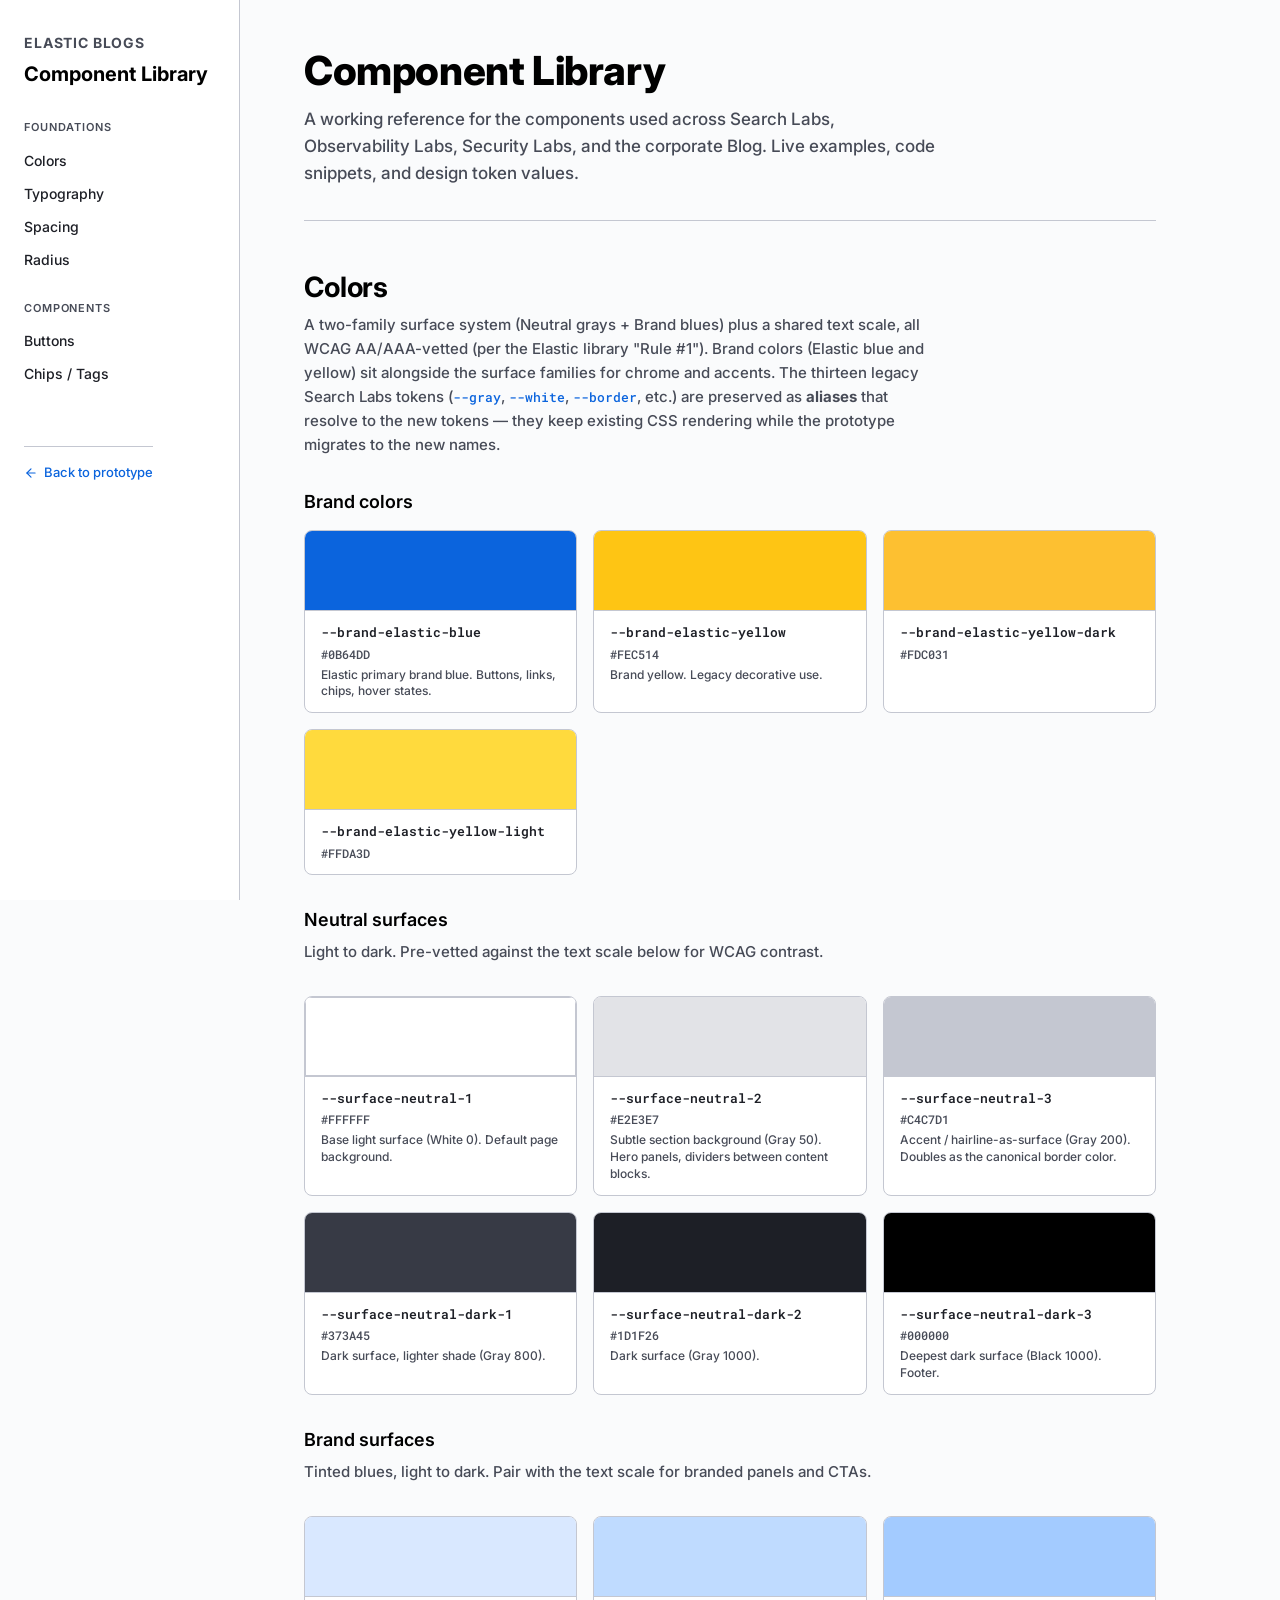
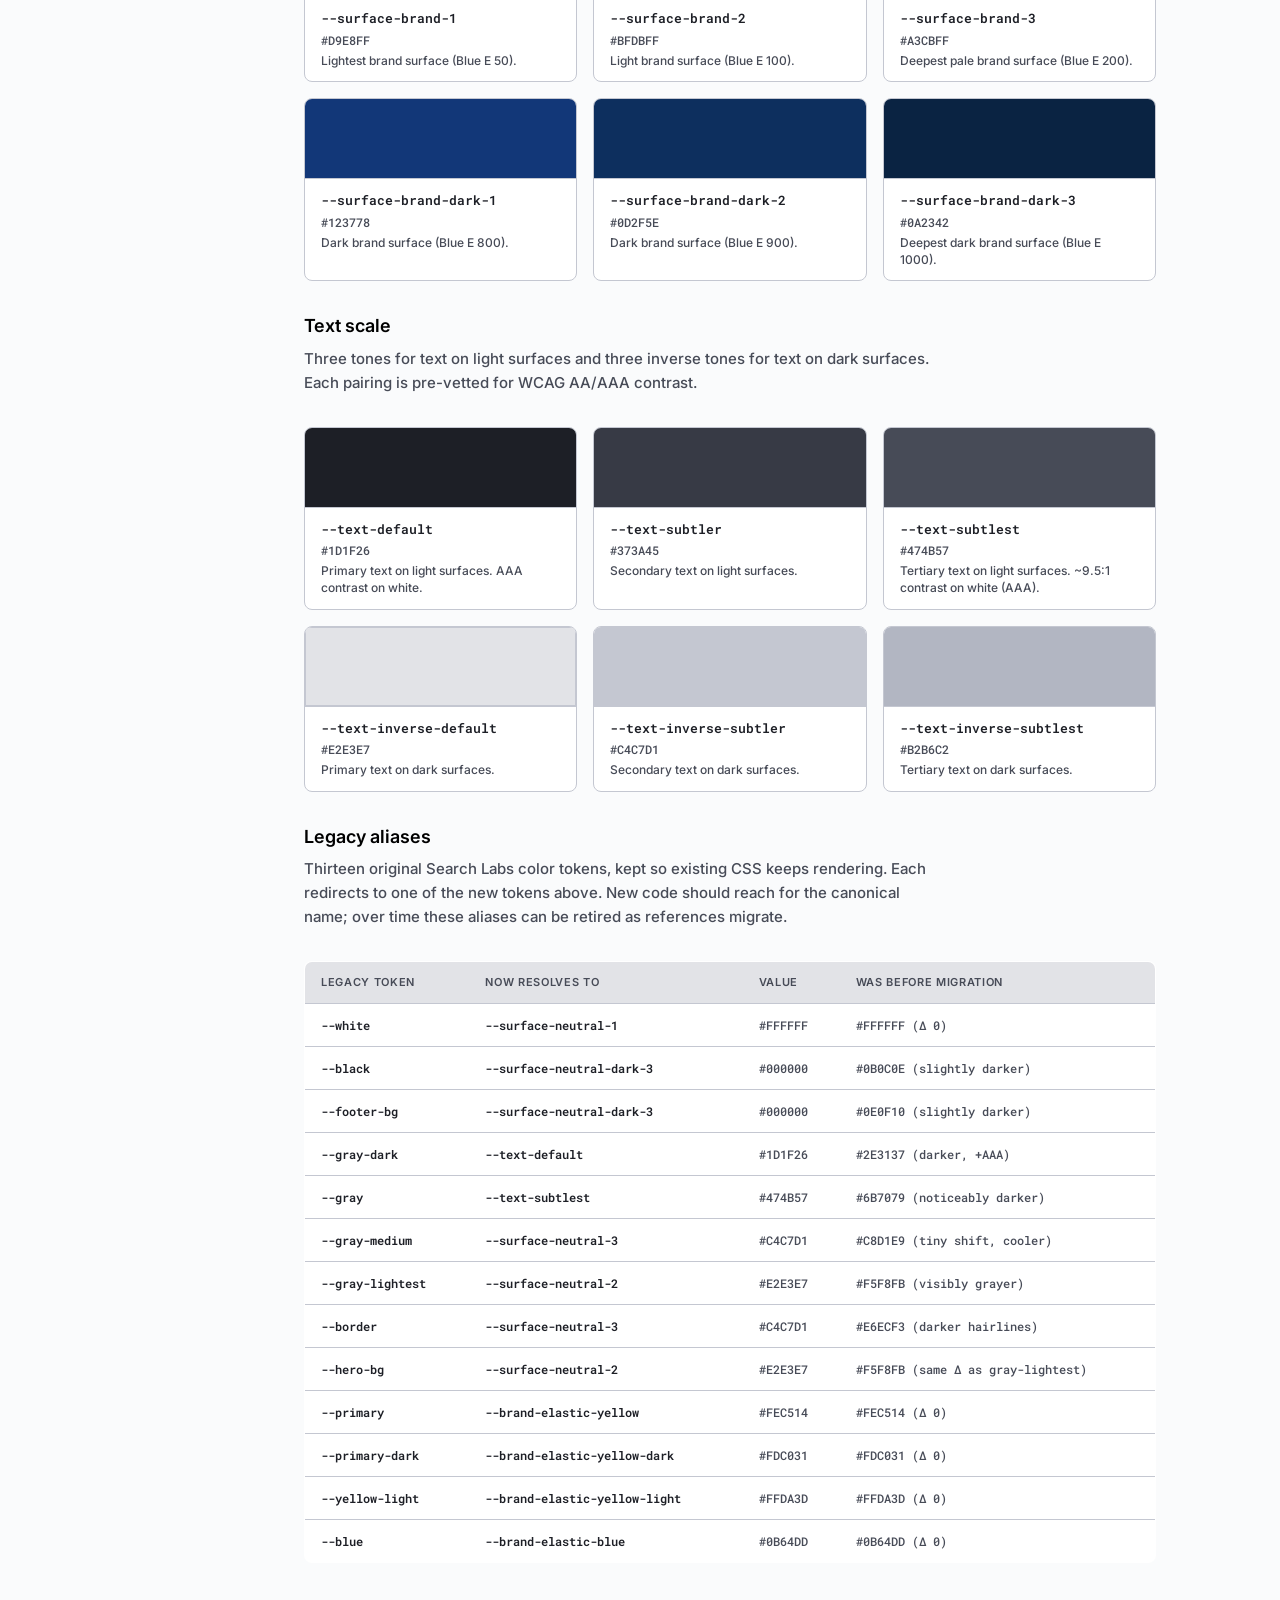
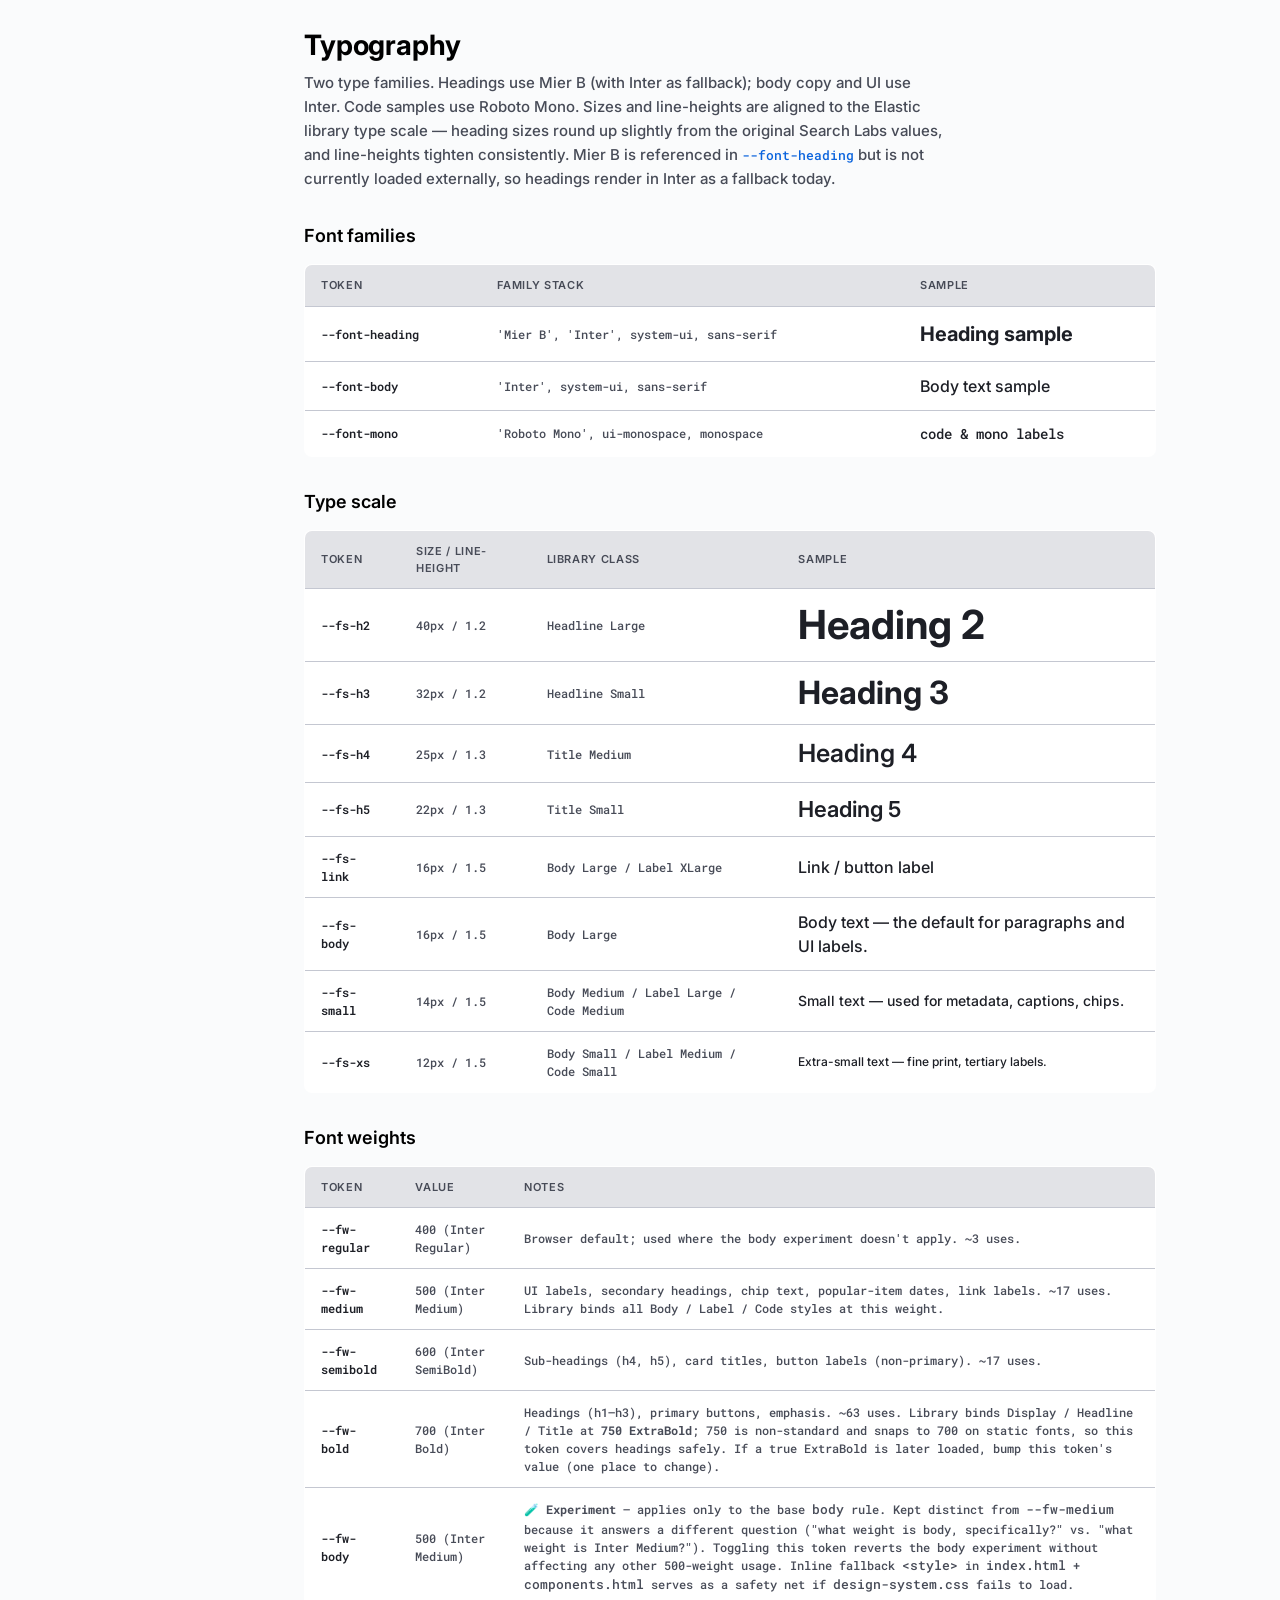
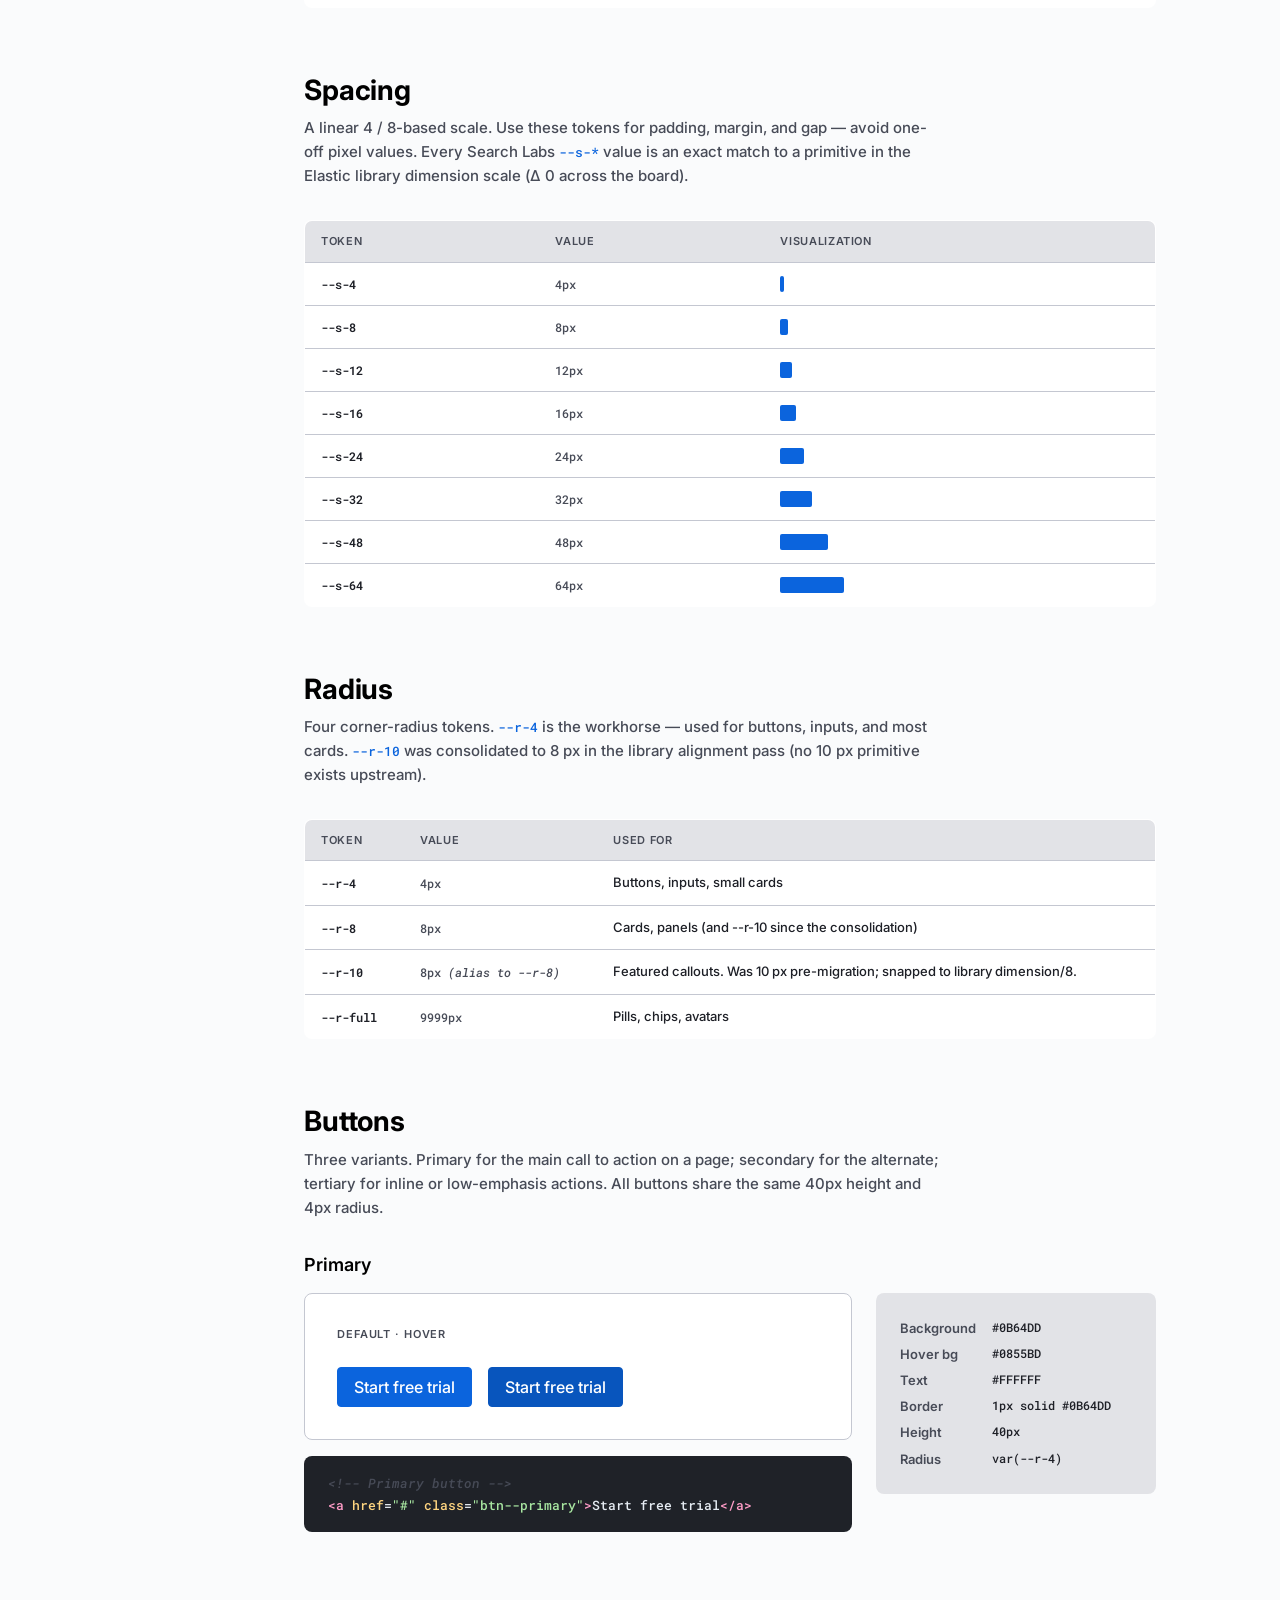
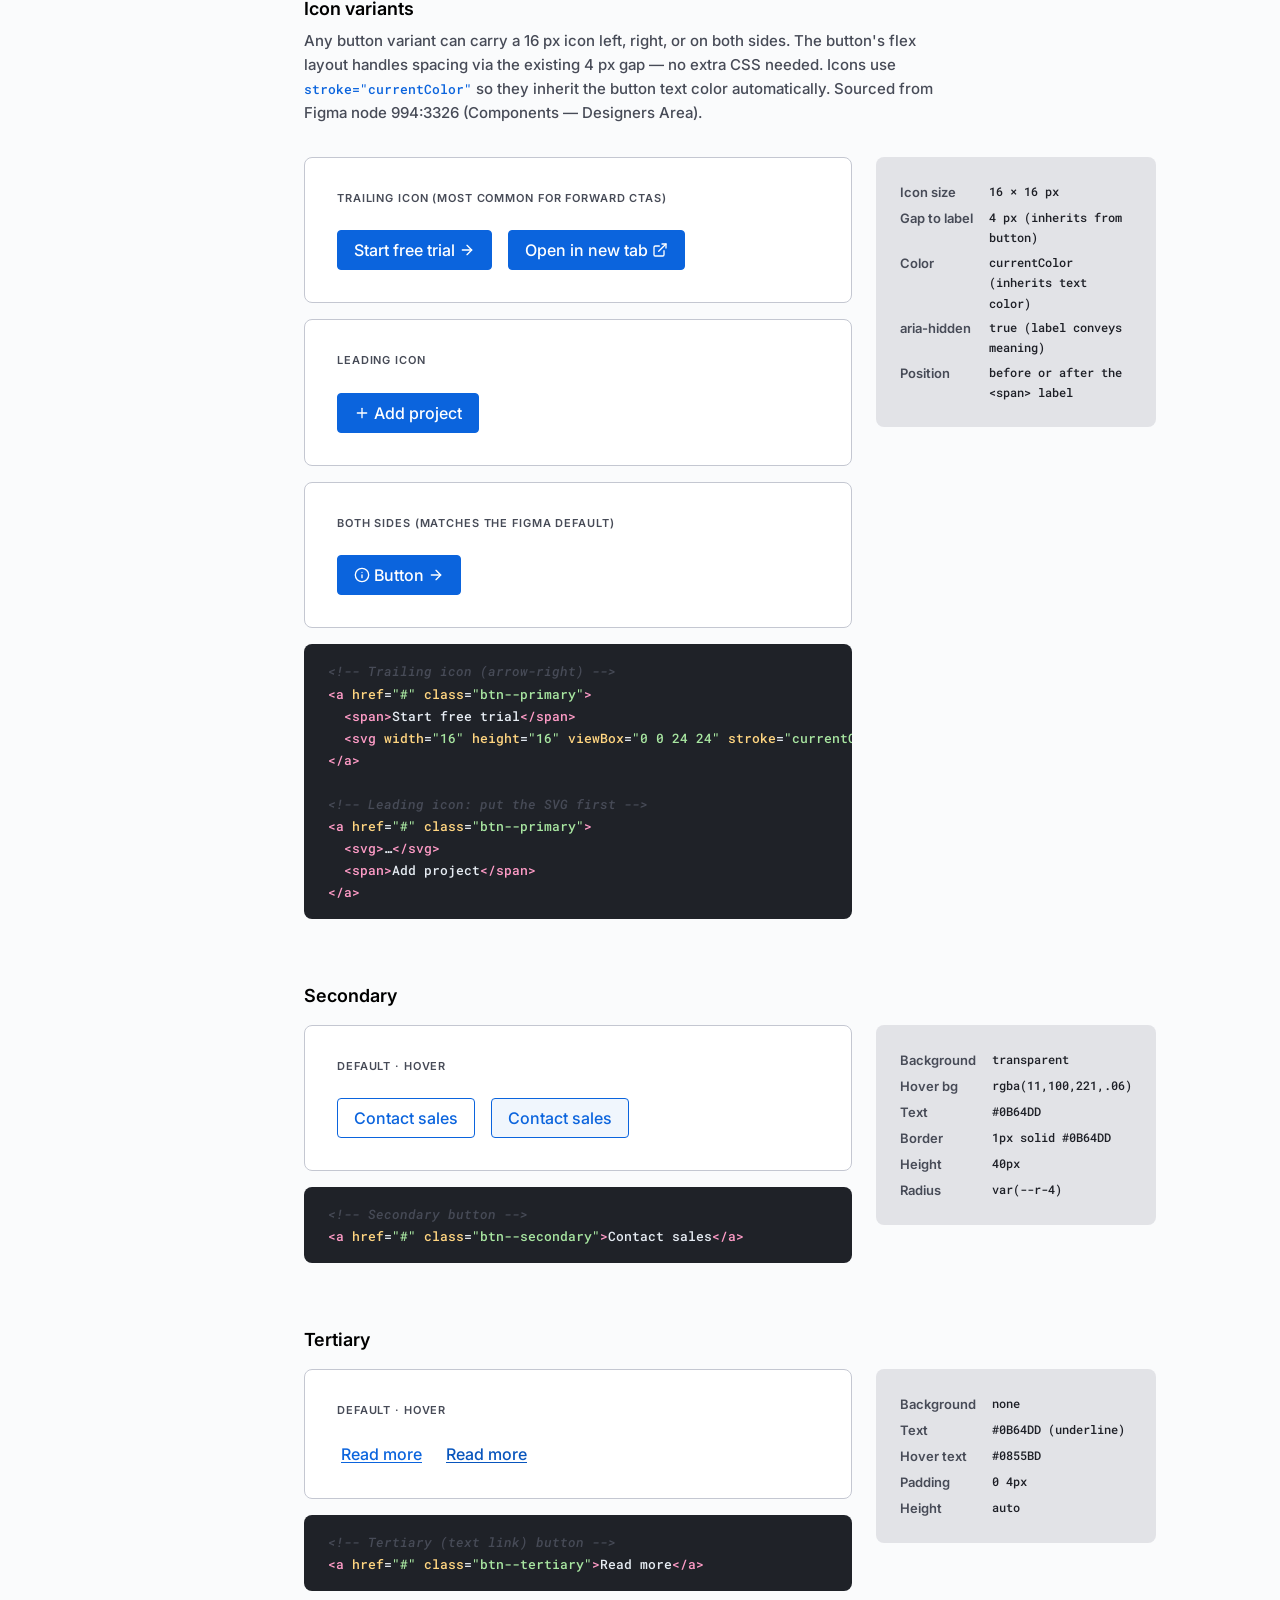
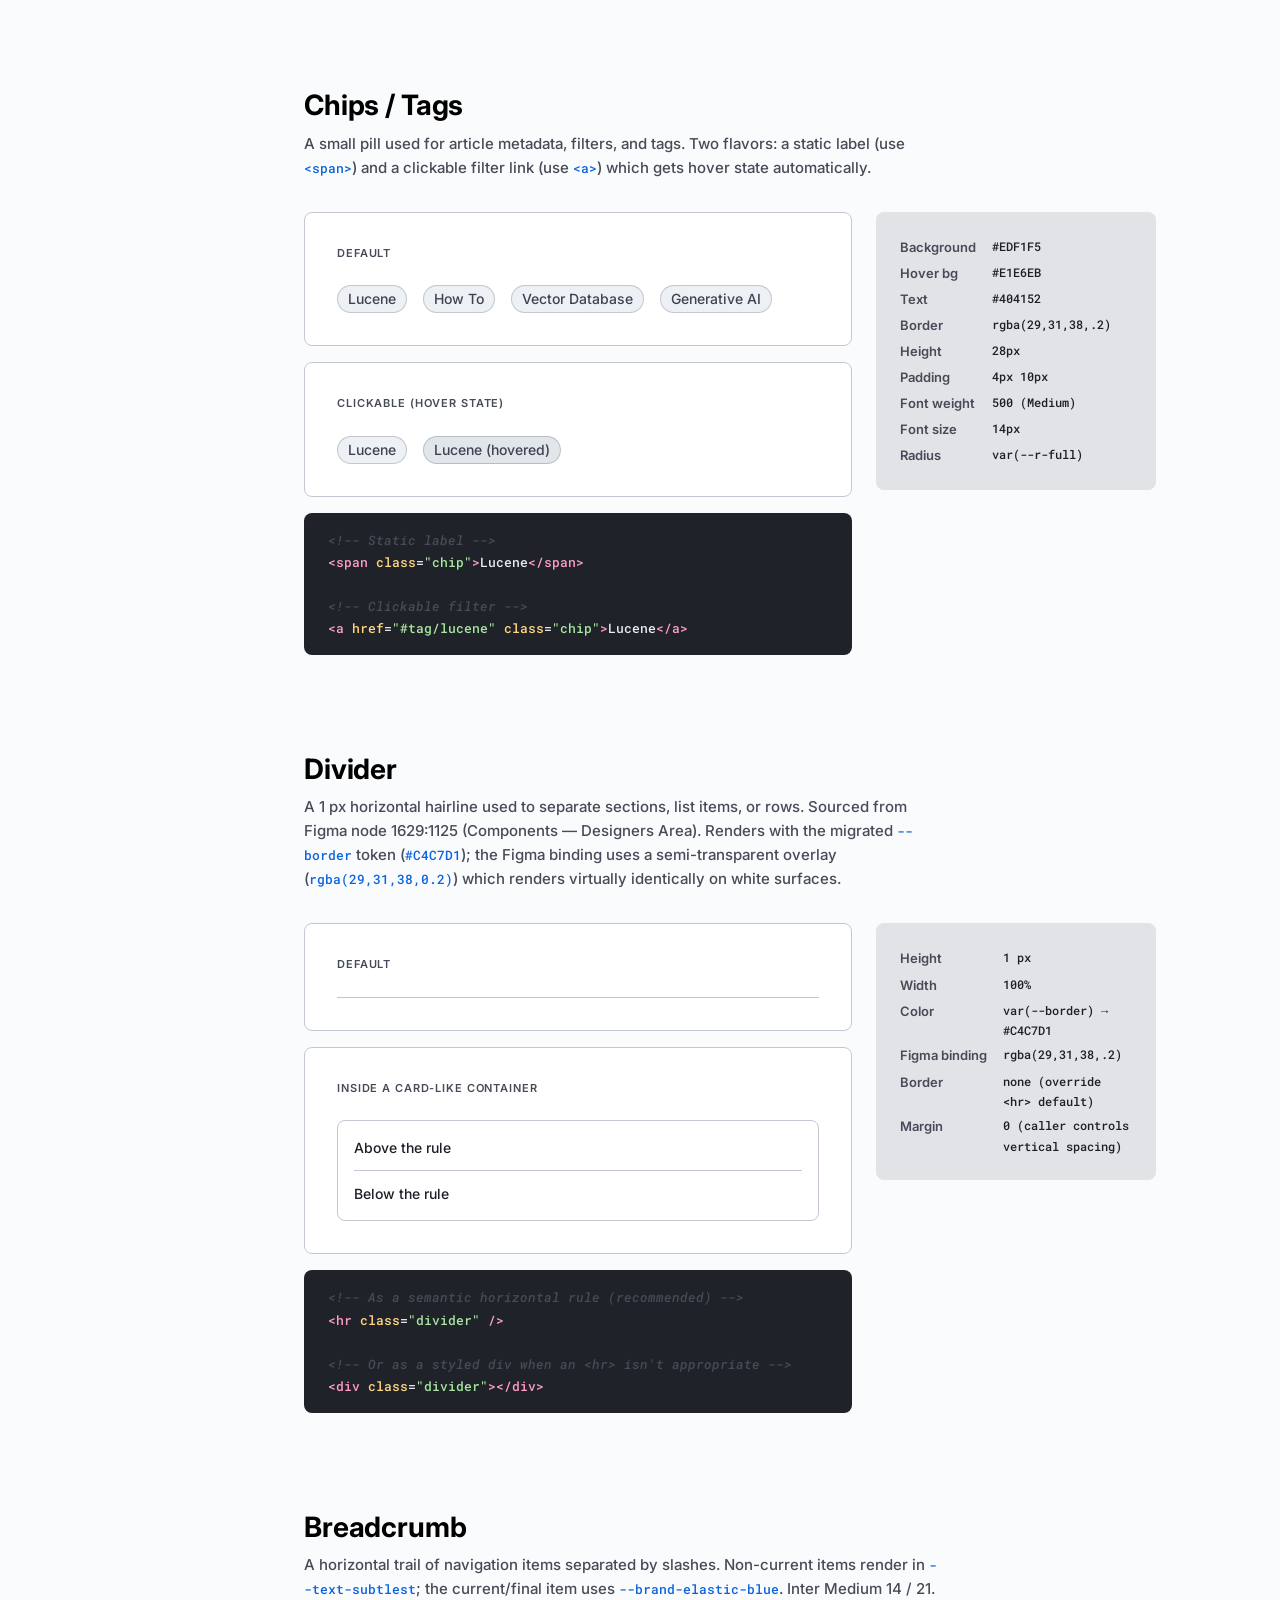
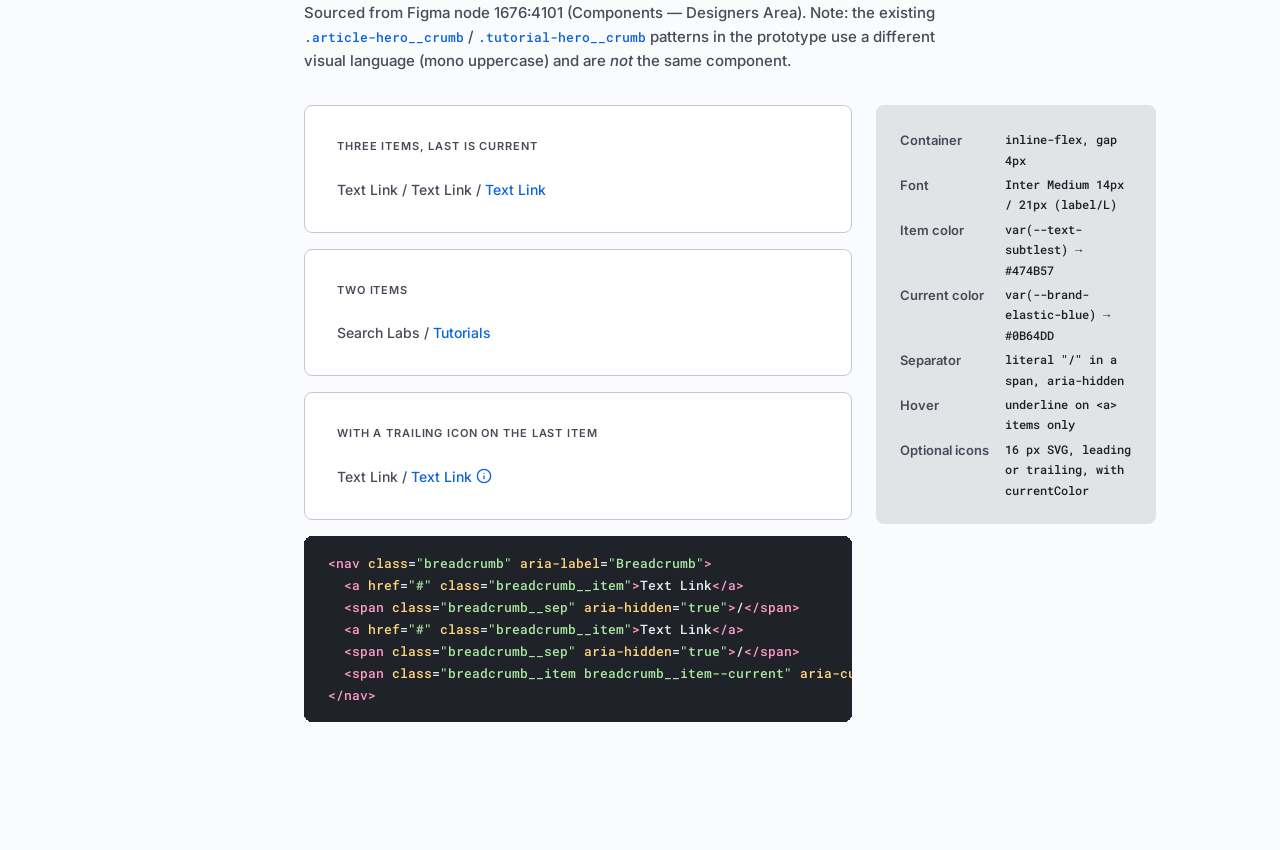
==== components.html @ 3ac86187 "Add files via upload" ====
<!DOCTYPE html>
<html lang="en">
<head>
<meta charset="UTF-8" />
<meta name="viewport" content="width=device-width, initial-scale=1" />
<title>Elastic Blogs — Component Library</title>
<link rel="preconnect" href="https://fonts.googleapis.com" />
<link rel="preconnect" href="https://fonts.gstatic.com" crossorigin />
<link href="https://fonts.googleapis.com/css2?family=Inter:wght@400;500;600;700;800;900&family=Roboto+Mono:wght@500;700&display=swap" rel="stylesheet" />
<style>
  /* Inline fallback for experimental tokens — see design-system.css for full context.
     This block only takes effect if design-system.css fails to load. */
  :root {
    --fw-body: 500;  /* EXPERIMENT 2026-05-14: body weight Medium (vs default 400). */
  }
</style>
<link rel="stylesheet" href="design-system.css" />
<style>
  /* =========================================================
     Component library — local docs page styles only.
     The components themselves are styled by design-system.css.
     ========================================================= */
  *, *::before, *::after { box-sizing: border-box; }
  html, body { margin: 0; padding: 0; }
  body {
    font-family: var(--font-body);
    font-size: var(--fs-body);
    line-height: var(--lh-body);
    font-weight: var(--fw-body, 400);  /* EXPERIMENT 2026-05-14: see design-system.css. */
    color: var(--gray-dark);
    background: #FAFBFC;
    -webkit-font-smoothing: antialiased;
    -moz-osx-font-smoothing: grayscale;
  }
  a { color: inherit; text-decoration: none; }

  /* ----- Layout ----- */
  .docs {
    display: grid;
    grid-template-columns: 240px minmax(0, 1fr);
    min-height: 100vh;
  }
  .docs__sidebar {
    background: #FFFFFF;
    border-right: 1px solid var(--border);
    padding: var(--s-32) var(--s-24);
    position: sticky;
    top: 0;
    align-self: start;
    height: 100vh;
    overflow-y: auto;
  }
  .docs__brand {
    font-family: var(--font-heading);
    font-weight: var(--fw-bold);
    font-size: 14px;
    letter-spacing: 0.06em;
    text-transform: uppercase;
    color: var(--gray);
    margin: 0 0 var(--s-8) 0;
  }
  .docs__title {
    font-family: var(--font-heading);
    font-weight: var(--fw-bold);
    font-size: 20px;
    line-height: 1.3;
    color: var(--black);
    margin: 0 0 var(--s-32) 0;
  }
  .docs__nav-group {
    margin-bottom: var(--s-24);
  }
  .docs__nav-heading {
    font-family: var(--font-body);
    font-weight: var(--fw-semibold);
    font-size: 11px;
    letter-spacing: 0.08em;
    text-transform: uppercase;
    color: var(--gray);
    margin: 0 0 var(--s-8) 0;
  }
  .docs__nav ul { list-style: none; margin: 0; padding: 0; }
  .docs__nav a {
    display: block;
    padding: 6px 8px;
    margin-left: -8px;
    font-size: 14px;
    color: var(--gray-dark);
    border-radius: var(--r-4);
    transition: background-color 0.12s ease, color 0.12s ease;
  }
  .docs__nav a:hover { background: var(--gray-lightest); color: var(--blue); }

  .docs__back {
    display: inline-flex;
    align-items: center;
    gap: 6px;
    margin-top: var(--s-32);
    padding-top: var(--s-16);
    border-top: 1px solid var(--border);
    font-size: 13px;
    color: var(--blue);
    font-weight: var(--fw-medium);
  }
  .docs__back:hover { text-decoration: underline; }

  .docs__main {
    padding: var(--s-48) var(--s-64) var(--s-64);
    max-width: 980px;
  }
  .docs__intro {
    margin-bottom: var(--s-48);
    padding-bottom: var(--s-32);
    border-bottom: 1px solid var(--border);
  }
  .docs__h1 {
    font-family: var(--font-heading);
    font-weight: 800;
    font-size: 40px;
    line-height: 1.15;
    color: var(--black);
    margin: 0 0 var(--s-12) 0;
    letter-spacing: -0.01em;
  }
  .docs__lede {
    font-size: 17px;
    line-height: 1.6;
    color: var(--gray);
    margin: 0;
    max-width: 640px;
  }

  /* ----- Sections ----- */
  .docs__section { margin-bottom: var(--s-64); }
  .docs__section:last-child { margin-bottom: 0; }
  .docs__h2 {
    font-family: var(--font-heading);
    font-weight: var(--fw-bold);
    font-size: 28px;
    line-height: 1.3;
    color: var(--black);
    margin: 0 0 var(--s-8) 0;
    letter-spacing: -0.005em;
  }
  .docs__section-desc {
    font-size: 15px;
    line-height: 1.6;
    color: var(--gray);
    margin: 0 0 var(--s-32) 0;
    max-width: 640px;
  }

  .docs__h3 {
    font-family: var(--font-heading);
    font-weight: var(--fw-semibold);
    font-size: 18px;
    line-height: 1.4;
    color: var(--black);
    margin: 0 0 var(--s-16) 0;
  }

  /* ----- Stage: where components are displayed ----- */
  .stage {
    background: #FFFFFF;
    border: 1px solid var(--border);
    border-radius: var(--r-8);
    padding: var(--s-32);
    margin-bottom: var(--s-16);
    display: flex;
    flex-wrap: wrap;
    gap: var(--s-16);
    align-items: center;
  }
  .stage--dark {
    background: var(--gray-lightest);
  }
  .stage__label {
    width: 100%;
    font-size: 11px;
    font-weight: var(--fw-semibold);
    letter-spacing: 0.08em;
    text-transform: uppercase;
    color: var(--gray);
    margin-bottom: var(--s-8);
  }

  /* ----- Code block ----- */
  .code {
    background: #1F2228;
    color: #E6ECF3;
    border-radius: var(--r-8);
    padding: var(--s-16) var(--s-24);
    margin: 0 0 var(--s-32) 0;
    font-family: var(--font-mono);
    font-size: 13px;
    line-height: 1.7;
    overflow-x: auto;
    white-space: pre;
  }
  .code .tag    { color: #FF9CC7; }
  .code .attr   { color: #FFD580; }
  .code .str    { color: #A8E6A1; }
  .code .comm   { color: var(--gray); font-style: italic; }

  /* ----- Spec block (right side of paired layout) ----- */
  .spec {
    background: var(--gray-lightest);
    border-radius: var(--r-8);
    padding: var(--s-24);
    font-size: 13px;
    line-height: 1.7;
  }
  .spec dl { margin: 0; display: grid; grid-template-columns: max-content 1fr; gap: 4px var(--s-16); }
  .spec dt { font-weight: var(--fw-semibold); color: var(--gray); }
  .spec dd { margin: 0; color: var(--gray-dark); font-family: var(--font-mono); font-size: 12px; }

  .pair {
    display: grid;
    grid-template-columns: minmax(0, 1fr) 280px;
    gap: var(--s-24);
    align-items: start;
    margin-bottom: var(--s-32);
  }
  @media (max-width: 1100px) {
    .pair { grid-template-columns: 1fr; }
    .docs { grid-template-columns: 1fr; }
    .docs__sidebar { position: static; height: auto; }
    .docs__main { padding: var(--s-32); }
  }

  /* ----- Tokens: color swatches ----- */
  .swatch-grid {
    display: grid;
    grid-template-columns: repeat(auto-fill, minmax(220px, 1fr));
    gap: var(--s-16);
    margin-bottom: var(--s-32);
  }
  .swatch {
    border: 1px solid var(--border);
    border-radius: var(--r-8);
    overflow: hidden;
    background: #FFFFFF;
  }
  .swatch__color {
    height: 80px;
    border-bottom: 1px solid var(--border);
  }
  .swatch__meta {
    padding: var(--s-12) var(--s-16);
  }
  .swatch__name {
    font-family: var(--font-mono);
    font-size: 13px;
    font-weight: var(--fw-semibold);
    color: var(--gray-dark);
    margin: 0 0 2px 0;
  }
  .swatch__hex {
    font-family: var(--font-mono);
    font-size: 12px;
    color: var(--gray);
    margin: 0;
  }
  .swatch__note {
    font-size: 12px;
    color: var(--gray);
    margin: 4px 0 0 0;
    line-height: 1.4;
  }

  /* ----- Tokens: scale tables ----- */
  .token-table {
    width: 100%;
    border-collapse: collapse;
    font-size: 13px;
    margin-bottom: var(--s-32);
    border: 1px solid var(--border);
    border-radius: var(--r-8);
    overflow: hidden;
    background: #FFFFFF;
  }
  .token-table th,
  .token-table td {
    text-align: left;
    padding: var(--s-12) var(--s-16);
    border-bottom: 1px solid var(--border);
    vertical-align: middle;
  }
  .token-table th {
    background: var(--gray-lightest);
    font-weight: var(--fw-semibold);
    font-size: 11px;
    text-transform: uppercase;
    letter-spacing: 0.06em;
    color: var(--gray);
  }
  .token-table tr:last-child td { border-bottom: none; }
  .token-table .var {
    font-family: var(--font-mono);
    font-size: 12px;
    color: var(--gray-dark);
    font-weight: var(--fw-semibold);
  }
  .token-table .val {
    font-family: var(--font-mono);
    font-size: 12px;
    color: var(--gray);
  }

  /* Spacing visualization */
  .spacing-bar {
    height: 16px;
    background: var(--blue);
    border-radius: 2px;
  }

  /* Type sample row */
  .type-sample {
    margin: 0;
    color: var(--gray-dark);
  }
</style>
</head>
<body>

<div class="docs">

  <!-- =================== SIDEBAR =================== -->
  <aside class="docs__sidebar">
    <p class="docs__brand">Elastic Blogs</p>
    <h1 class="docs__title">Component Library</h1>

    <nav class="docs__nav">
      <div class="docs__nav-group">
        <p class="docs__nav-heading">Foundations</p>
        <ul>
          <li><a href="#colors">Colors</a></li>
          <li><a href="#typography">Typography</a></li>
          <li><a href="#spacing">Spacing</a></li>
          <li><a href="#radius">Radius</a></li>
        </ul>
      </div>
      <div class="docs__nav-group">
        <p class="docs__nav-heading">Components</p>
        <ul>
          <li><a href="#buttons">Buttons</a></li>
          <li><a href="#chips">Chips / Tags</a></li>
        </ul>
      </div>
    </nav>

    <a href="index.html" class="docs__back">
      <svg width="14" height="14" viewBox="0 0 24 24" fill="none" stroke="currentColor" stroke-width="2" stroke-linecap="round" stroke-linejoin="round"><line x1="19" y1="12" x2="5" y2="12"/><polyline points="12 19 5 12 12 5"/></svg>
      Back to prototype
    </a>
  </aside>

  <!-- =================== MAIN =================== -->
  <main class="docs__main">

    <header class="docs__intro">
      <h1 class="docs__h1">Component Library</h1>
      <p class="docs__lede">A working reference for the components used across Search Labs, Observability Labs, Security Labs, and the corporate Blog. Live examples, code snippets, and design token values.</p>
    </header>

    <!-- =========================================================
         FOUNDATIONS — COLORS
         ========================================================= -->
    <section class="docs__section" id="colors">
      <h2 class="docs__h2">Colors</h2>
      <p class="docs__section-desc">A two-family surface system (Neutral grays + Brand blues) plus a shared text scale, all WCAG AA/AAA-vetted (per the Elastic library "Rule #1"). Brand colors (Elastic blue and yellow) sit alongside the surface families for chrome and accents. The thirteen legacy Search Labs tokens (<code style="font-family: var(--font-mono); font-size: 13px; color: var(--blue);">--gray</code>, <code style="font-family: var(--font-mono); font-size: 13px; color: var(--blue);">--white</code>, <code style="font-family: var(--font-mono); font-size: 13px; color: var(--blue);">--border</code>, etc.) are preserved as <strong>aliases</strong> that resolve to the new tokens — they keep existing CSS rendering while the prototype migrates to the new names.</p>

      <h3 class="docs__h3">Brand colors</h3>
      <div class="swatch-grid">
        <div class="swatch">
          <div class="swatch__color" style="background: #0B64DD;"></div>
          <div class="swatch__meta">
            <p class="swatch__name">--brand-elastic-blue</p>
            <p class="swatch__hex">#0B64DD</p>
            <p class="swatch__note">Elastic primary brand blue. Buttons, links, chips, hover states.</p>
          </div>
        </div>
        <div class="swatch">
          <div class="swatch__color" style="background: #FEC514;"></div>
          <div class="swatch__meta">
            <p class="swatch__name">--brand-elastic-yellow</p>
            <p class="swatch__hex">#FEC514</p>
            <p class="swatch__note">Brand yellow. Legacy decorative use.</p>
          </div>
        </div>
        <div class="swatch">
          <div class="swatch__color" style="background: #FDC031;"></div>
          <div class="swatch__meta">
            <p class="swatch__name">--brand-elastic-yellow-dark</p>
            <p class="swatch__hex">#FDC031</p>
          </div>
        </div>
        <div class="swatch">
          <div class="swatch__color" style="background: #FFDA3D;"></div>
          <div class="swatch__meta">
            <p class="swatch__name">--brand-elastic-yellow-light</p>
            <p class="swatch__hex">#FFDA3D</p>
          </div>
        </div>
      </div>

      <h3 class="docs__h3">Neutral surfaces</h3>
      <p class="docs__section-desc" style="margin-top: -8px;">Light to dark. Pre-vetted against the text scale below for WCAG contrast.</p>
      <div class="swatch-grid">
        <div class="swatch">
          <div class="swatch__color" style="background: #FFFFFF; box-shadow: inset 0 0 0 1px #C4C7D1;"></div>
          <div class="swatch__meta"><p class="swatch__name">--surface-neutral-1</p><p class="swatch__hex">#FFFFFF</p><p class="swatch__note">Base light surface (White 0). Default page background.</p></div>
        </div>
        <div class="swatch">
          <div class="swatch__color" style="background: #E2E3E7;"></div>
          <div class="swatch__meta"><p class="swatch__name">--surface-neutral-2</p><p class="swatch__hex">#E2E3E7</p><p class="swatch__note">Subtle section background (Gray 50). Hero panels, dividers between content blocks.</p></div>
        </div>
        <div class="swatch">
          <div class="swatch__color" style="background: #C4C7D1;"></div>
          <div class="swatch__meta"><p class="swatch__name">--surface-neutral-3</p><p class="swatch__hex">#C4C7D1</p><p class="swatch__note">Accent / hairline-as-surface (Gray 200). Doubles as the canonical border color.</p></div>
        </div>
        <div class="swatch">
          <div class="swatch__color" style="background: #373A45;"></div>
          <div class="swatch__meta"><p class="swatch__name">--surface-neutral-dark-1</p><p class="swatch__hex">#373A45</p><p class="swatch__note">Dark surface, lighter shade (Gray 800).</p></div>
        </div>
        <div class="swatch">
          <div class="swatch__color" style="background: #1D1F26;"></div>
          <div class="swatch__meta"><p class="swatch__name">--surface-neutral-dark-2</p><p class="swatch__hex">#1D1F26</p><p class="swatch__note">Dark surface (Gray 1000).</p></div>
        </div>
        <div class="swatch">
          <div class="swatch__color" style="background: #000000;"></div>
          <div class="swatch__meta"><p class="swatch__name">--surface-neutral-dark-3</p><p class="swatch__hex">#000000</p><p class="swatch__note">Deepest dark surface (Black 1000). Footer.</p></div>
        </div>
      </div>

      <h3 class="docs__h3">Brand surfaces</h3>
      <p class="docs__section-desc" style="margin-top: -8px;">Tinted blues, light to dark. Pair with the text scale for branded panels and CTAs.</p>
      <div class="swatch-grid">
        <div class="swatch">
          <div class="swatch__color" style="background: #D9E8FF;"></div>
          <div class="swatch__meta"><p class="swatch__name">--surface-brand-1</p><p class="swatch__hex">#D9E8FF</p><p class="swatch__note">Lightest brand surface (Blue E 50).</p></div>
        </div>
        <div class="swatch">
          <div class="swatch__color" style="background: #BFDBFF;"></div>
          <div class="swatch__meta"><p class="swatch__name">--surface-brand-2</p><p class="swatch__hex">#BFDBFF</p><p class="swatch__note">Light brand surface (Blue E 100).</p></div>
        </div>
        <div class="swatch">
          <div class="swatch__color" style="background: #A3CBFF;"></div>
          <div class="swatch__meta"><p class="swatch__name">--surface-brand-3</p><p class="swatch__hex">#A3CBFF</p><p class="swatch__note">Deepest pale brand surface (Blue E 200).</p></div>
        </div>
        <div class="swatch">
          <div class="swatch__color" style="background: #123778;"></div>
          <div class="swatch__meta"><p class="swatch__name">--surface-brand-dark-1</p><p class="swatch__hex">#123778</p><p class="swatch__note">Dark brand surface (Blue E 800).</p></div>
        </div>
        <div class="swatch">
          <div class="swatch__color" style="background: #0D2F5E;"></div>
          <div class="swatch__meta"><p class="swatch__name">--surface-brand-dark-2</p><p class="swatch__hex">#0D2F5E</p><p class="swatch__note">Dark brand surface (Blue E 900).</p></div>
        </div>
        <div class="swatch">
          <div class="swatch__color" style="background: #0A2342;"></div>
          <div class="swatch__meta"><p class="swatch__name">--surface-brand-dark-3</p><p class="swatch__hex">#0A2342</p><p class="swatch__note">Deepest dark brand surface (Blue E 1000).</p></div>
        </div>
      </div>

      <h3 class="docs__h3">Text scale</h3>
      <p class="docs__section-desc" style="margin-top: -8px;">Three tones for text on light surfaces and three inverse tones for text on dark surfaces. Each pairing is pre-vetted for WCAG AA/AAA contrast.</p>
      <div class="swatch-grid">
        <div class="swatch">
          <div class="swatch__color" style="background: #1D1F26;"></div>
          <div class="swatch__meta"><p class="swatch__name">--text-default</p><p class="swatch__hex">#1D1F26</p><p class="swatch__note">Primary text on light surfaces. AAA contrast on white.</p></div>
        </div>
        <div class="swatch">
          <div class="swatch__color" style="background: #373A45;"></div>
          <div class="swatch__meta"><p class="swatch__name">--text-subtler</p><p class="swatch__hex">#373A45</p><p class="swatch__note">Secondary text on light surfaces.</p></div>
        </div>
        <div class="swatch">
          <div class="swatch__color" style="background: #474B57;"></div>
          <div class="swatch__meta"><p class="swatch__name">--text-subtlest</p><p class="swatch__hex">#474B57</p><p class="swatch__note">Tertiary text on light surfaces. ~9.5:1 contrast on white (AAA).</p></div>
        </div>
        <div class="swatch">
          <div class="swatch__color" style="background: #E2E3E7; box-shadow: inset 0 0 0 1px #C4C7D1;"></div>
          <div class="swatch__meta"><p class="swatch__name">--text-inverse-default</p><p class="swatch__hex">#E2E3E7</p><p class="swatch__note">Primary text on dark surfaces.</p></div>
        </div>
        <div class="swatch">
          <div class="swatch__color" style="background: #C4C7D1;"></div>
          <div class="swatch__meta"><p class="swatch__name">--text-inverse-subtler</p><p class="swatch__hex">#C4C7D1</p><p class="swatch__note">Secondary text on dark surfaces.</p></div>
        </div>
        <div class="swatch">
          <div class="swatch__color" style="background: #B2B6C2;"></div>
          <div class="swatch__meta"><p class="swatch__name">--text-inverse-subtlest</p><p class="swatch__hex">#B2B6C2</p><p class="swatch__note">Tertiary text on dark surfaces.</p></div>
        </div>
      </div>

      <h3 class="docs__h3">Legacy aliases</h3>
      <p class="docs__section-desc" style="margin-top: -8px;">Thirteen original Search Labs color tokens, kept so existing CSS keeps rendering. Each redirects to one of the new tokens above. New code should reach for the canonical name; over time these aliases can be retired as references migrate.</p>
      <table class="token-table">
        <thead>
          <tr><th>Legacy token</th><th>Now resolves to</th><th>Value</th><th>Was before migration</th></tr>
        </thead>
        <tbody>
          <tr><td class="var">--white</td>         <td class="var">--surface-neutral-1</td>          <td class="val">#FFFFFF</td>                <td class="val">#FFFFFF (Δ 0)</td></tr>
          <tr><td class="var">--black</td>         <td class="var">--surface-neutral-dark-3</td>     <td class="val">#000000</td>                <td class="val">#0B0C0E (slightly darker)</td></tr>
          <tr><td class="var">--footer-bg</td>     <td class="var">--surface-neutral-dark-3</td>     <td class="val">#000000</td>                <td class="val">#0E0F10 (slightly darker)</td></tr>
          <tr><td class="var">--gray-dark</td>     <td class="var">--text-default</td>               <td class="val">#1D1F26</td>                <td class="val">#2E3137 (darker, +AAA)</td></tr>
          <tr><td class="var">--gray</td>          <td class="var">--text-subtlest</td>              <td class="val">#474B57</td>                <td class="val">#6B7079 (noticeably darker)</td></tr>
          <tr><td class="var">--gray-medium</td>   <td class="var">--surface-neutral-3</td>          <td class="val">#C4C7D1</td>                <td class="val">#C8D1E9 (tiny shift, cooler)</td></tr>
          <tr><td class="var">--gray-lightest</td> <td class="var">--surface-neutral-2</td>          <td class="val">#E2E3E7</td>                <td class="val">#F5F8FB (visibly grayer)</td></tr>
          <tr><td class="var">--border</td>        <td class="var">--surface-neutral-3</td>          <td class="val">#C4C7D1</td>                <td class="val">#E6ECF3 (darker hairlines)</td></tr>
          <tr><td class="var">--hero-bg</td>       <td class="var">--surface-neutral-2</td>          <td class="val">#E2E3E7</td>                <td class="val">#F5F8FB (same Δ as gray-lightest)</td></tr>
          <tr><td class="var">--primary</td>       <td class="var">--brand-elastic-yellow</td>       <td class="val">#FEC514</td>                <td class="val">#FEC514 (Δ 0)</td></tr>
          <tr><td class="var">--primary-dark</td>  <td class="var">--brand-elastic-yellow-dark</td>  <td class="val">#FDC031</td>                <td class="val">#FDC031 (Δ 0)</td></tr>
          <tr><td class="var">--yellow-light</td>  <td class="var">--brand-elastic-yellow-light</td> <td class="val">#FFDA3D</td>                <td class="val">#FFDA3D (Δ 0)</td></tr>
          <tr><td class="var">--blue</td>          <td class="var">--brand-elastic-blue</td>         <td class="val">#0B64DD</td>                <td class="val">#0B64DD (Δ 0)</td></tr>
        </tbody>
      </table>
    </section>

    <!-- =========================================================
         FOUNDATIONS — TYPOGRAPHY
         ========================================================= -->
    <section class="docs__section" id="typography">
      <h2 class="docs__h2">Typography</h2>
      <p class="docs__section-desc">Two type families. Headings use Mier B (with Inter as fallback); body copy and UI use Inter. Code samples use Roboto Mono. Sizes and line-heights are aligned to the Elastic library type scale — heading sizes round up slightly from the original Search Labs values, and line-heights tighten consistently. Mier B is referenced in <code style="font-family: var(--font-mono); font-size: 13px; color: var(--blue);">--font-heading</code> but is not currently loaded externally, so headings render in Inter as a fallback today.</p>

      <h3 class="docs__h3">Font families</h3>
      <table class="token-table">
        <thead>
          <tr><th>Token</th><th>Family stack</th><th>Sample</th></tr>
        </thead>
        <tbody>
          <tr>
            <td class="var">--font-heading</td>
            <td class="val">'Mier B', 'Inter', system-ui, sans-serif</td>
            <td><p class="type-sample" style="font-family: var(--font-heading); font-size: 20px; font-weight: var(--fw-bold);">Heading sample</p></td>
          </tr>
          <tr>
            <td class="var">--font-body</td>
            <td class="val">'Inter', system-ui, sans-serif</td>
            <td><p class="type-sample" style="font-family: var(--font-body); font-size: 16px;">Body text sample</p></td>
          </tr>
          <tr>
            <td class="var">--font-mono</td>
            <td class="val">'Roboto Mono', ui-monospace, monospace</td>
            <td><p class="type-sample" style="font-family: var(--font-mono); font-size: 14px;">code &amp; mono labels</p></td>
          </tr>
        </tbody>
      </table>

      <h3 class="docs__h3">Type scale</h3>
      <table class="token-table">
        <thead>
          <tr><th>Token</th><th>Size / line-height</th><th>Library class</th><th>Sample</th></tr>
        </thead>
        <tbody>
          <tr>
            <td class="var">--fs-h2</td>
            <td class="val">40px / 1.2</td>
            <td class="val">Headline Large</td>
            <td><p class="type-sample" style="font-family: var(--font-heading); font-size: var(--fs-h2); line-height: var(--lh-h2); font-weight: var(--fw-bold);">Heading 2</p></td>
          </tr>
          <tr>
            <td class="var">--fs-h3</td>
            <td class="val">32px / 1.2</td>
            <td class="val">Headline Small</td>
            <td><p class="type-sample" style="font-family: var(--font-heading); font-size: var(--fs-h3); line-height: var(--lh-h3); font-weight: var(--fw-bold);">Heading 3</p></td>
          </tr>
          <tr>
            <td class="var">--fs-h4</td>
            <td class="val">25px / 1.3</td>
            <td class="val">Title Medium</td>
            <td><p class="type-sample" style="font-family: var(--font-heading); font-size: var(--fs-h4); line-height: var(--lh-h4); font-weight: var(--fw-semibold);">Heading 4</p></td>
          </tr>
          <tr>
            <td class="var">--fs-h5</td>
            <td class="val">22px / 1.3</td>
            <td class="val">Title Small</td>
            <td><p class="type-sample" style="font-family: var(--font-heading); font-size: var(--fs-h5); line-height: var(--lh-h5); font-weight: var(--fw-semibold);">Heading 5</p></td>
          </tr>
          <tr>
            <td class="var">--fs-link</td>
            <td class="val">16px / 1.5</td>
            <td class="val">Body Large / Label XLarge</td>
            <td><p class="type-sample" style="font-size: var(--fs-link); line-height: var(--lh-link); font-weight: var(--fw-medium);">Link / button label</p></td>
          </tr>
          <tr>
            <td class="var">--fs-body</td>
            <td class="val">16px / 1.5</td>
            <td class="val">Body Large</td>
            <td><p class="type-sample" style="font-size: var(--fs-body); line-height: var(--lh-body);">Body text — the default for paragraphs and UI labels.</p></td>
          </tr>
          <tr>
            <td class="var">--fs-small</td>
            <td class="val">14px / 1.5</td>
            <td class="val">Body Medium / Label Large / Code Medium</td>
            <td><p class="type-sample" style="font-size: var(--fs-small); line-height: var(--lh-small);">Small text — used for metadata, captions, chips.</p></td>
          </tr>
          <tr>
            <td class="var">--fs-xs</td>
            <td class="val">12px / 1.5</td>
            <td class="val">Body Small / Label Medium / Code Small</td>
            <td><p class="type-sample" style="font-size: var(--fs-xs); line-height: var(--lh-xs);">Extra-small text — fine print, tertiary labels.</p></td>
          </tr>
        </tbody>
      </table>

      <h3 class="docs__h3">Font weights</h3>
      <table class="token-table">
        <thead>
          <tr><th>Token</th><th>Value</th><th>Notes</th></tr>
        </thead>
        <tbody>
          <tr>
            <td class="var">--fw-regular</td>
            <td class="val">400 (Inter Regular)</td>
            <td class="val">Browser default; used where the body experiment doesn't apply. ~3 uses.</td>
          </tr>
          <tr>
            <td class="var">--fw-medium</td>
            <td class="val">500 (Inter Medium)</td>
            <td class="val">UI labels, secondary headings, chip text, popular-item dates, link labels. ~17 uses. Library binds all Body / Label / Code styles at this weight.</td>
          </tr>
          <tr>
            <td class="var">--fw-semibold</td>
            <td class="val">600 (Inter SemiBold)</td>
            <td class="val">Sub-headings (h4, h5), card titles, button labels (non-primary). ~17 uses.</td>
          </tr>
          <tr>
            <td class="var">--fw-bold</td>
            <td class="val">700 (Inter Bold)</td>
            <td class="val">Headings (h1–h3), primary buttons, emphasis. ~63 uses. Library binds Display / Headline / Title at <strong>750 ExtraBold</strong>; 750 is non-standard and snaps to 700 on static fonts, so this token covers headings safely. If a true ExtraBold is later loaded, bump this token's value (one place to change).</td>
          </tr>
          <tr>
            <td class="var">--fw-body</td>
            <td class="val">500 (Inter Medium)</td>
            <td class="val">🧪 <strong>Experiment</strong> — applies only to the base <code style="font-family: var(--font-mono); font-size: 13px;">body</code> rule. Kept distinct from <code style="font-family: var(--font-mono); font-size: 13px;">--fw-medium</code> because it answers a different question ("what weight is body, specifically?" vs. "what weight is Inter Medium?"). Toggling this token reverts the body experiment without affecting any other 500-weight usage. Inline fallback <code style="font-family: var(--font-mono); font-size: 13px;">&lt;style&gt;</code> in <code style="font-family: var(--font-mono); font-size: 13px;">index.html</code> + <code style="font-family: var(--font-mono); font-size: 13px;">components.html</code> serves as a safety net if <code style="font-family: var(--font-mono); font-size: 13px;">design-system.css</code> fails to load.</td>
          </tr>
        </tbody>
      </table>
    </section>

    <!-- =========================================================
         FOUNDATIONS — SPACING
         ========================================================= -->
    <section class="docs__section" id="spacing">
      <h2 class="docs__h2">Spacing</h2>
      <p class="docs__section-desc">A linear 4 / 8-based scale. Use these tokens for padding, margin, and gap — avoid one-off pixel values. Every Search Labs <code style="font-family: var(--font-mono); font-size: 13px; color: var(--blue);">--s-*</code> value is an exact match to a primitive in the Elastic library dimension scale (Δ 0 across the board).</p>

      <table class="token-table">
        <thead>
          <tr><th>Token</th><th>Value</th><th>Visualization</th></tr>
        </thead>
        <tbody>
          <tr><td class="var">--s-4</td>  <td class="val">4px</td>  <td><div class="spacing-bar" style="width: 4px;"></div></td></tr>
          <tr><td class="var">--s-8</td>  <td class="val">8px</td>  <td><div class="spacing-bar" style="width: 8px;"></div></td></tr>
          <tr><td class="var">--s-12</td> <td class="val">12px</td> <td><div class="spacing-bar" style="width: 12px;"></div></td></tr>
          <tr><td class="var">--s-16</td> <td class="val">16px</td> <td><div class="spacing-bar" style="width: 16px;"></div></td></tr>
          <tr><td class="var">--s-24</td> <td class="val">24px</td> <td><div class="spacing-bar" style="width: 24px;"></div></td></tr>
          <tr><td class="var">--s-32</td> <td class="val">32px</td> <td><div class="spacing-bar" style="width: 32px;"></div></td></tr>
          <tr><td class="var">--s-48</td> <td class="val">48px</td> <td><div class="spacing-bar" style="width: 48px;"></div></td></tr>
          <tr><td class="var">--s-64</td> <td class="val">64px</td> <td><div class="spacing-bar" style="width: 64px;"></div></td></tr>
        </tbody>
      </table>
    </section>

    <!-- =========================================================
         FOUNDATIONS — RADIUS
         ========================================================= -->
    <section class="docs__section" id="radius">
      <h2 class="docs__h2">Radius</h2>
      <p class="docs__section-desc">Four corner-radius tokens. <code style="font-family: var(--font-mono); font-size: 13px; color: var(--blue);">--r-4</code> is the workhorse — used for buttons, inputs, and most cards. <code style="font-family: var(--font-mono); font-size: 13px; color: var(--blue);">--r-10</code> was consolidated to 8 px in the library alignment pass (no 10 px primitive exists upstream).</p>

      <table class="token-table">
        <thead>
          <tr><th>Token</th><th>Value</th><th>Used for</th></tr>
        </thead>
        <tbody>
          <tr><td class="var">--r-4</td>    <td class="val">4px</td>                              <td>Buttons, inputs, small cards</td></tr>
          <tr><td class="var">--r-8</td>    <td class="val">8px</td>                              <td>Cards, panels (and --r-10 since the consolidation)</td></tr>
          <tr><td class="var">--r-10</td>   <td class="val">8px <em>(alias to --r-8)</em></td>   <td>Featured callouts. Was 10 px pre-migration; snapped to library dimension/8.</td></tr>
          <tr><td class="var">--r-full</td> <td class="val">9999px</td>                           <td>Pills, chips, avatars</td></tr>
        </tbody>
      </table>
    </section>

    <!-- =========================================================
         COMPONENTS — BUTTONS
         ========================================================= -->
    <section class="docs__section" id="buttons">
      <h2 class="docs__h2">Buttons</h2>
      <p class="docs__section-desc">Three variants. Primary for the main call to action on a page; secondary for the alternate; tertiary for inline or low-emphasis actions. All buttons share the same 40px height and 4px radius.</p>

      <h3 class="docs__h3">Primary</h3>
      <div class="pair">
        <div>
          <div class="stage">
            <span class="stage__label">Default · Hover</span>
            <a href="#" class="btn--primary">Start free trial</a>
            <a href="#" class="btn--primary" style="background: #0855BD; border-color: #0855BD;">Start free trial</a>
          </div>
          <pre class="code"><span class="comm">&lt;!-- Primary button --&gt;</span>
<span class="tag">&lt;a</span> <span class="attr">href</span>=<span class="str">"#"</span> <span class="attr">class</span>=<span class="str">"btn--primary"</span><span class="tag">&gt;</span>Start free trial<span class="tag">&lt;/a&gt;</span></pre>
        </div>
        <div class="spec">
          <dl>
            <dt>Background</dt><dd>#0B64DD</dd>
            <dt>Hover bg</dt><dd>#0855BD</dd>
            <dt>Text</dt><dd>#FFFFFF</dd>
            <dt>Border</dt><dd>1px solid #0B64DD</dd>
            <dt>Height</dt><dd>40px</dd>
            <dt>Radius</dt><dd>var(--r-4)</dd>
          </dl>
        </div>
      </div>

      <h3 class="docs__h3">Icon variants</h3>
      <p class="docs__section-desc" style="margin-top: -8px;">Any button variant can carry a 16 px icon left, right, or on both sides. The button's flex layout handles spacing via the existing 4 px gap — no extra CSS needed. Icons use <code style="font-family: var(--font-mono); font-size: 13px; color: var(--blue);">stroke="currentColor"</code> so they inherit the button text color automatically. Sourced from Figma node 994:3326 (Components — Designers Area).</p>
      <div class="pair">
        <div>
          <div class="stage">
            <span class="stage__label">Trailing icon (most common for forward CTAs)</span>
            <a href="#" class="btn--primary">
              <span>Start free trial</span>
              <svg width="16" height="16" viewBox="0 0 24 24" fill="none" stroke="currentColor" stroke-width="2" stroke-linecap="round" stroke-linejoin="round" xmlns="http://www.w3.org/2000/svg" aria-hidden="true"><line x1="5" y1="12" x2="19" y2="12"/><polyline points="12 5 19 12 12 19"/></svg>
            </a>
            <a href="#" class="btn--primary">
              <span>Open in new tab</span>
              <svg width="16" height="16" viewBox="0 0 24 24" fill="none" stroke="currentColor" stroke-width="2" stroke-linecap="round" stroke-linejoin="round" xmlns="http://www.w3.org/2000/svg" aria-hidden="true"><path d="M18 13v6a2 2 0 0 1-2 2H5a2 2 0 0 1-2-2V8a2 2 0 0 1 2-2h6"/><polyline points="15 3 21 3 21 9"/><line x1="10" y1="14" x2="21" y2="3"/></svg>
            </a>
          </div>
          <div class="stage">
            <span class="stage__label">Leading icon</span>
            <a href="#" class="btn--primary">
              <svg width="16" height="16" viewBox="0 0 24 24" fill="none" stroke="currentColor" stroke-width="2" stroke-linecap="round" stroke-linejoin="round" xmlns="http://www.w3.org/2000/svg" aria-hidden="true"><line x1="12" y1="5" x2="12" y2="19"/><line x1="5" y1="12" x2="19" y2="12"/></svg>
              <span>Add project</span>
            </a>
          </div>
          <div class="stage">
            <span class="stage__label">Both sides (matches the Figma default)</span>
            <a href="#" class="btn--primary">
              <svg width="16" height="16" viewBox="0 0 24 24" fill="none" stroke="currentColor" stroke-width="2" stroke-linecap="round" stroke-linejoin="round" xmlns="http://www.w3.org/2000/svg" aria-hidden="true"><circle cx="12" cy="12" r="10"/><line x1="12" y1="16" x2="12" y2="12"/><line x1="12" y1="8" x2="12.01" y2="8"/></svg>
              <span>Button</span>
              <svg width="16" height="16" viewBox="0 0 24 24" fill="none" stroke="currentColor" stroke-width="2" stroke-linecap="round" stroke-linejoin="round" xmlns="http://www.w3.org/2000/svg" aria-hidden="true"><line x1="5" y1="12" x2="19" y2="12"/><polyline points="12 5 19 12 12 19"/></svg>
            </a>
          </div>
          <pre class="code"><span class="comm">&lt;!-- Trailing icon (arrow-right) --&gt;</span>
<span class="tag">&lt;a</span> <span class="attr">href</span>=<span class="str">"#"</span> <span class="attr">class</span>=<span class="str">"btn--primary"</span><span class="tag">&gt;</span>
  <span class="tag">&lt;span&gt;</span>Start free trial<span class="tag">&lt;/span&gt;</span>
  <span class="tag">&lt;svg</span> <span class="attr">width</span>=<span class="str">"16"</span> <span class="attr">height</span>=<span class="str">"16"</span> <span class="attr">viewBox</span>=<span class="str">"0 0 24 24"</span> <span class="attr">stroke</span>=<span class="str">"currentColor"</span> <span class="attr">aria-hidden</span>=<span class="str">"true"</span><span class="tag">&gt;</span>…<span class="tag">&lt;/svg&gt;</span>
<span class="tag">&lt;/a&gt;</span>

<span class="comm">&lt;!-- Leading icon: put the SVG first --&gt;</span>
<span class="tag">&lt;a</span> <span class="attr">href</span>=<span class="str">"#"</span> <span class="attr">class</span>=<span class="str">"btn--primary"</span><span class="tag">&gt;</span>
  <span class="tag">&lt;svg&gt;</span>…<span class="tag">&lt;/svg&gt;</span>
  <span class="tag">&lt;span&gt;</span>Add project<span class="tag">&lt;/span&gt;</span>
<span class="tag">&lt;/a&gt;</span></pre>
        </div>
        <div class="spec">
          <dl>
            <dt>Icon size</dt><dd>16 × 16 px</dd>
            <dt>Gap to label</dt><dd>4 px (inherits from button)</dd>
            <dt>Color</dt><dd>currentColor (inherits text color)</dd>
            <dt>aria-hidden</dt><dd>true (label conveys meaning)</dd>
            <dt>Position</dt><dd>before or after the &lt;span&gt; label</dd>
          </dl>
        </div>
      </div>

      <h3 class="docs__h3">Secondary</h3>
      <div class="pair">
        <div>
          <div class="stage">
            <span class="stage__label">Default · Hover</span>
            <a href="#" class="btn--secondary">Contact sales</a>
            <a href="#" class="btn--secondary" style="background: rgba(11, 100, 221, 0.06);">Contact sales</a>
          </div>
          <pre class="code"><span class="comm">&lt;!-- Secondary button --&gt;</span>
<span class="tag">&lt;a</span> <span class="attr">href</span>=<span class="str">"#"</span> <span class="attr">class</span>=<span class="str">"btn--secondary"</span><span class="tag">&gt;</span>Contact sales<span class="tag">&lt;/a&gt;</span></pre>
        </div>
        <div class="spec">
          <dl>
            <dt>Background</dt><dd>transparent</dd>
            <dt>Hover bg</dt><dd>rgba(11,100,221,.06)</dd>
            <dt>Text</dt><dd>#0B64DD</dd>
            <dt>Border</dt><dd>1px solid #0B64DD</dd>
            <dt>Height</dt><dd>40px</dd>
            <dt>Radius</dt><dd>var(--r-4)</dd>
          </dl>
        </div>
      </div>

      <h3 class="docs__h3">Tertiary</h3>
      <div class="pair">
        <div>
          <div class="stage">
            <span class="stage__label">Default · Hover</span>
            <a href="#" class="btn--tertiary">Read more</a>
            <a href="#" class="btn--tertiary" style="color: #0855BD;">Read more</a>
          </div>
          <pre class="code"><span class="comm">&lt;!-- Tertiary (text link) button --&gt;</span>
<span class="tag">&lt;a</span> <span class="attr">href</span>=<span class="str">"#"</span> <span class="attr">class</span>=<span class="str">"btn--tertiary"</span><span class="tag">&gt;</span>Read more<span class="tag">&lt;/a&gt;</span></pre>
        </div>
        <div class="spec">
          <dl>
            <dt>Background</dt><dd>none</dd>
            <dt>Text</dt><dd>#0B64DD (underline)</dd>
            <dt>Hover text</dt><dd>#0855BD</dd>
            <dt>Padding</dt><dd>0 4px</dd>
            <dt>Height</dt><dd>auto</dd>
          </dl>
        </div>
      </div>
    </section>

    <!-- =========================================================
         COMPONENTS — CHIPS
         ========================================================= -->
    <section class="docs__section" id="chips">
      <h2 class="docs__h2">Chips / Tags</h2>
      <p class="docs__section-desc">A small pill used for article metadata, filters, and tags. Two flavors: a static label (use <code style="font-family: var(--font-mono); font-size: 13px; color: var(--blue);">&lt;span&gt;</code>) and a clickable filter link (use <code style="font-family: var(--font-mono); font-size: 13px; color: var(--blue);">&lt;a&gt;</code>) which gets hover state automatically.</p>

      <div class="pair">
        <div>
          <div class="stage">
            <span class="stage__label">Default</span>
            <span class="chip">Lucene</span>
            <span class="chip">How To</span>
            <span class="chip">Vector Database</span>
            <span class="chip">Generative AI</span>
          </div>
          <div class="stage">
            <span class="stage__label">Clickable (hover state)</span>
            <a href="#" class="chip">Lucene</a>
            <a href="#" class="chip" style="background: #E1E6EB;">Lucene (hovered)</a>
          </div>
          <pre class="code"><span class="comm">&lt;!-- Static label --&gt;</span>
<span class="tag">&lt;span</span> <span class="attr">class</span>=<span class="str">"chip"</span><span class="tag">&gt;</span>Lucene<span class="tag">&lt;/span&gt;</span>

<span class="comm">&lt;!-- Clickable filter --&gt;</span>
<span class="tag">&lt;a</span> <span class="attr">href</span>=<span class="str">"#tag/lucene"</span> <span class="attr">class</span>=<span class="str">"chip"</span><span class="tag">&gt;</span>Lucene<span class="tag">&lt;/a&gt;</span></pre>
        </div>
        <div class="spec">
          <dl>
            <dt>Background</dt><dd>#EDF1F5</dd>
            <dt>Hover bg</dt><dd>#E1E6EB</dd>
            <dt>Text</dt><dd>#404152</dd>
            <dt>Border</dt><dd>rgba(29,31,38,.2)</dd>
            <dt>Height</dt><dd>28px</dd>
            <dt>Padding</dt><dd>4px 10px</dd>
            <dt>Font weight</dt><dd>500 (Medium)</dd>
            <dt>Font size</dt><dd>14px</dd>
            <dt>Radius</dt><dd>var(--r-full)</dd>
          </dl>
        </div>
      </div>
    </section>

    <!-- =========================================================
         Divider
         ========================================================= -->
    <section class="docs__section" id="divider">
      <h2 class="docs__h2">Divider</h2>
      <p class="docs__section-desc">A 1 px horizontal hairline used to separate sections, list items, or rows. Sourced from Figma node 1629:1125 (Components — Designers Area). Renders with the migrated <code style="font-family: var(--font-mono); font-size: 13px; color: var(--blue);">--border</code> token (<code style="font-family: var(--font-mono); font-size: 13px; color: var(--blue);">#C4C7D1</code>); the Figma binding uses a semi-transparent overlay (<code style="font-family: var(--font-mono); font-size: 13px; color: var(--blue);">rgba(29,31,38,0.2)</code>) which renders virtually identically on white surfaces.</p>

      <div class="pair">
        <div>
          <div class="stage">
            <span class="stage__label">Default</span>
            <hr class="divider" />
          </div>
          <div class="stage">
            <span class="stage__label">Inside a card-like container</span>
            <div style="width: 100%; padding: 16px; border: 1px solid var(--border); border-radius: var(--r-8); background: var(--white);">
              <p style="margin: 0 0 12px 0; font-size: 14px; color: var(--gray-dark);">Above the rule</p>
              <hr class="divider" />
              <p style="margin: 12px 0 0 0; font-size: 14px; color: var(--gray-dark);">Below the rule</p>
            </div>
          </div>
          <pre class="code"><span class="comm">&lt;!-- As a semantic horizontal rule (recommended) --&gt;</span>
<span class="tag">&lt;hr</span> <span class="attr">class</span>=<span class="str">"divider"</span> <span class="tag">/&gt;</span>

<span class="comm">&lt;!-- Or as a styled div when an &lt;hr&gt; isn't appropriate --&gt;</span>
<span class="tag">&lt;div</span> <span class="attr">class</span>=<span class="str">"divider"</span><span class="tag">&gt;&lt;/div&gt;</span></pre>
        </div>
        <div class="spec">
          <dl>
            <dt>Height</dt><dd>1 px</dd>
            <dt>Width</dt><dd>100%</dd>
            <dt>Color</dt><dd>var(--border) → #C4C7D1</dd>
            <dt>Figma binding</dt><dd>rgba(29,31,38,.2)</dd>
            <dt>Border</dt><dd>none (override &lt;hr&gt; default)</dd>
            <dt>Margin</dt><dd>0 (caller controls vertical spacing)</dd>
          </dl>
        </div>
      </div>
    </section>

    <!-- =========================================================
         Breadcrumb
         ========================================================= -->
    <section class="docs__section" id="breadcrumb">
      <h2 class="docs__h2">Breadcrumb</h2>
      <p class="docs__section-desc">A horizontal trail of navigation items separated by slashes. Non-current items render in <code style="font-family: var(--font-mono); font-size: 13px; color: var(--blue);">--text-subtlest</code>; the current/final item uses <code style="font-family: var(--font-mono); font-size: 13px; color: var(--blue);">--brand-elastic-blue</code>. Inter Medium 14 / 21. Sourced from Figma node 1676:4101 (Components — Designers Area). Note: the existing <code style="font-family: var(--font-mono); font-size: 13px; color: var(--blue);">.article-hero__crumb</code> / <code style="font-family: var(--font-mono); font-size: 13px; color: var(--blue);">.tutorial-hero__crumb</code> patterns in the prototype use a different visual language (mono uppercase) and are <em>not</em> the same component.</p>

      <div class="pair">
        <div>
          <div class="stage">
            <span class="stage__label">Three items, last is current</span>
            <nav class="breadcrumb" aria-label="Breadcrumb">
              <a href="#" class="breadcrumb__item">Text Link</a>
              <span class="breadcrumb__sep" aria-hidden="true">/</span>
              <a href="#" class="breadcrumb__item">Text Link</a>
              <span class="breadcrumb__sep" aria-hidden="true">/</span>
              <span class="breadcrumb__item breadcrumb__item--current" aria-current="page">Text Link</span>
            </nav>
          </div>
          <div class="stage">
            <span class="stage__label">Two items</span>
            <nav class="breadcrumb" aria-label="Breadcrumb">
              <a href="#" class="breadcrumb__item">Search Labs</a>
              <span class="breadcrumb__sep" aria-hidden="true">/</span>
              <span class="breadcrumb__item breadcrumb__item--current" aria-current="page">Tutorials</span>
            </nav>
          </div>
          <div class="stage">
            <span class="stage__label">With a trailing icon on the last item</span>
            <nav class="breadcrumb" aria-label="Breadcrumb">
              <a href="#" class="breadcrumb__item">Text Link</a>
              <span class="breadcrumb__sep" aria-hidden="true">/</span>
              <span class="breadcrumb__item breadcrumb__item--current" aria-current="page">
                <span>Text Link</span>
                <svg width="16" height="16" viewBox="0 0 24 24" fill="none" stroke="currentColor" stroke-width="2" stroke-linecap="round" stroke-linejoin="round" xmlns="http://www.w3.org/2000/svg" aria-hidden="true"><circle cx="12" cy="12" r="10"/><line x1="12" y1="16" x2="12" y2="12"/><line x1="12" y1="8" x2="12.01" y2="8"/></svg>
              </span>
            </nav>
          </div>
          <pre class="code"><span class="tag">&lt;nav</span> <span class="attr">class</span>=<span class="str">"breadcrumb"</span> <span class="attr">aria-label</span>=<span class="str">"Breadcrumb"</span><span class="tag">&gt;</span>
  <span class="tag">&lt;a</span> <span class="attr">href</span>=<span class="str">"#"</span> <span class="attr">class</span>=<span class="str">"breadcrumb__item"</span><span class="tag">&gt;</span>Text Link<span class="tag">&lt;/a&gt;</span>
  <span class="tag">&lt;span</span> <span class="attr">class</span>=<span class="str">"breadcrumb__sep"</span> <span class="attr">aria-hidden</span>=<span class="str">"true"</span><span class="tag">&gt;</span>/<span class="tag">&lt;/span&gt;</span>
  <span class="tag">&lt;a</span> <span class="attr">href</span>=<span class="str">"#"</span> <span class="attr">class</span>=<span class="str">"breadcrumb__item"</span><span class="tag">&gt;</span>Text Link<span class="tag">&lt;/a&gt;</span>
  <span class="tag">&lt;span</span> <span class="attr">class</span>=<span class="str">"breadcrumb__sep"</span> <span class="attr">aria-hidden</span>=<span class="str">"true"</span><span class="tag">&gt;</span>/<span class="tag">&lt;/span&gt;</span>
  <span class="tag">&lt;span</span> <span class="attr">class</span>=<span class="str">"breadcrumb__item breadcrumb__item--current"</span> <span class="attr">aria-current</span>=<span class="str">"page"</span><span class="tag">&gt;</span>Text Link<span class="tag">&lt;/span&gt;</span>
<span class="tag">&lt;/nav&gt;</span></pre>
        </div>
        <div class="spec">
          <dl>
            <dt>Container</dt><dd>inline-flex, gap 4px</dd>
            <dt>Font</dt><dd>Inter Medium 14px / 21px (label/L)</dd>
            <dt>Item color</dt><dd>var(--text-subtlest) → #474B57</dd>
            <dt>Current color</dt><dd>var(--brand-elastic-blue) → #0B64DD</dd>
            <dt>Separator</dt><dd>literal "/" in a span, aria-hidden</dd>
            <dt>Hover</dt><dd>underline on &lt;a&gt; items only</dd>
            <dt>Optional icons</dt><dd>16 px SVG, leading or trailing, with currentColor</dd>
          </dl>
        </div>
      </div>
    </section>

  </main>
</div>

</body>
</html>
---- design-system.css ----
/* =========================================================
   Elastic Blogs — Shared Design System
   ---------------------------------------------------------
   Source of truth for design tokens and core components.
   Linked from both index.html (prototype) and
   components.html (component library docs).

   Currently extracted:
     - Design tokens (:root)
     - Button system (.btn--primary / --secondary / --tertiary)
     - Chip / tag (.chip, a.chip)

   Other component CSS still lives inline in index.html and
   will migrate here incrementally.
   ========================================================= */

/* =========================================================
   Design tokens — sourced from Figma variables (node 1:2890)
   ========================================================= */
:root {
  /* =========================================================
     Color system — MIGRATED 2026-05-14 to Elastic Design System
     surface / text families.
     Figma source: Design-System-Tokens-and-Variables-Test-AI,
     color docs nodes 40002315:2269 (Neutral Backgrounds), 3146
     (Neutral Text), 3420 (Neutral Examples), 15484 (Rule #1
     WCAG AA/AAA), 15404 (Brand Examples), 1999 (Brand Text),
     2706 (Brand Backgrounds).
     ---------------------------------------------------------
     Two parallel surface families (Neutral grays + Brand blues)
     plus a shared text-color scale, all pre-vetted for WCAG
     AA/AAA contrast pairings. Old Search Labs color tokens
     (--gray, --white, --border …) are preserved as ALIASES
     to the new tokens at the bottom of this block, so the
     existing ~370 var() references keep rendering; new code
     should reach for the new semantic names instead.
     ---------------------------------------------------------
     Values use the documentation card hexes (e.g. Gray 50 =
     #E2E3E7). The library's variable bindings show different
     values for the light grays (e.g. color/neutral/50 = #f6f9fc).
     Docs values were chosen because they produce real surface
     differentiation; near-white tokens would defeat the purpose
     of a Gray 50 token. Variable-binding alternates are noted
     inline below for one-line reverts.
     ========================================================= */

  /* Surface — Neutral family (light → dark) */
  --surface-neutral-1:        #FFFFFF;   /* White 0 — base light surface.                       Alt (variable binding): #FFFFFF (no change). */
  --surface-neutral-2:        #E2E3E7;   /* Gray 50 — subtle section background.                Alt: #F6F9FC. */
  --surface-neutral-3:        #C4C7D1;   /* Gray 200 — accent / hairline-as-surface.            Alt: #DDE1E7. */
  --surface-neutral-dark-1:   #373A45;   /* Gray 800 — dark surface (lighter shade).            Alt: #343544. */
  --surface-neutral-dark-2:   #1D1F26;   /* Gray 1000 — dark surface.                           Alt: #14141B. */
  --surface-neutral-dark-3:   #000000;   /* Black 1000 — deepest dark surface.                  Alt: #000000 (no change). */

  /* Surface — Brand family (light blues → dark blues) */
  --surface-brand-1:          #D9E8FF;   /* Blue E 50  — lightest brand surface. */
  --surface-brand-2:          #BFDBFF;   /* Blue E 100 — light brand surface. */
  --surface-brand-3:          #A3CBFF;   /* Blue E 200 — deepest pale brand surface. */
  --surface-brand-dark-1:     #123778;   /* Blue E 800 — dark brand surface (lighter shade). */
  --surface-brand-dark-2:     #0D2F5E;   /* Blue E 900 — dark brand surface. */
  --surface-brand-dark-3:     #0A2342;   /* Blue E 1000 — deepest dark brand surface. */

  /* Text on surfaces — pre-vetted for WCAG AA/AAA per Rule #1 (node 40002315:15484). */
  --text-default:             #1D1F26;   /* Primary text on light surfaces. */
  --text-subtler:             #373A45;   /* Secondary text on light surfaces. */
  --text-subtlest:            #474B57;   /* Tertiary text on light surfaces. */
  --text-inverse-default:     #E2E3E7;   /* Primary text on dark surfaces. */
  --text-inverse-subtler:     #C4C7D1;   /* Secondary text on dark surfaces. */
  --text-inverse-subtlest:    #B2B6C2;   /* Tertiary text on dark surfaces. */

  /* Brand colors — not part of the surface system; reserved for chrome and accents. */
  --brand-elastic-blue:         #0B64DD;   /* Elastic primary brand blue (Illustration colors/Elastic Blue). Buttons, chips, hover states. */
  --brand-elastic-yellow:       #FEC514;   /* Elastic brand yellow. Legacy decorative use. */
  --brand-elastic-yellow-dark:  #FDC031;
  --brand-elastic-yellow-light: #FFDA3D;

  /* =========================================================
     Legacy Search Labs color tokens — ALIASED to the new system.
     The original Search Labs values appear in each comment so
     the delta Search Labs absorbs is visible. Remove a line
     once every selector using it has been migrated to the new
     name. Usage counts are at last audit (index.html + components.html).
     ========================================================= */
  --white:          var(--surface-neutral-1);          /* was #FFFFFF → #FFFFFF (Δ 0).                          39 uses. */
  --black:          var(--surface-neutral-dark-3);     /* was #0B0C0E → #000000 (Δ slightly darker).            11 uses. */
  --footer-bg:      var(--surface-neutral-dark-3);     /* was #0E0F10 → #000000 (Δ slightly darker).            0 uses. */
  --gray-dark:      var(--text-default);               /* was #2E3137 body text → #1D1F26 (Δ darker, +AAA).     82 uses. */
  --gray:           var(--text-subtlest);              /* was #6B7079 secondary text → #474B57 (Δ noticeably darker).  137 uses — biggest visual shift. */
  --gray-medium:    var(--surface-neutral-3);          /* was #C8D1E9 → #C4C7D1 (Δ tiny, slightly cooler).      5 uses. */
  --gray-lightest:  var(--surface-neutral-2);          /* was #F5F8FB section bg → #E2E3E7 (Δ visibly grayer).  12 uses. */
  --border:         var(--surface-neutral-3);          /* was #E6ECF3 → #C4C7D1 (Δ borders darker).             52 uses. */
  --hero-bg:        var(--surface-neutral-2);          /* was #F5F8FB hero bg → #E2E3E7 (same Δ as --gray-lightest). 6 uses. */
  --primary:        var(--brand-elastic-yellow);       /* was #FEC514 → #FEC514 (Δ 0).                          1 use. */
  --primary-dark:   var(--brand-elastic-yellow-dark);  /* was #FDC031 → #FDC031 (Δ 0).                          1 use. */
  --yellow-light:   var(--brand-elastic-yellow-light); /* was #FFDA3D → #FFDA3D (Δ 0).                          0 uses. */
  --blue:           var(--brand-elastic-blue);         /* was #0B64DD → #0B64DD (Δ 0). Now the canonical brand-elastic-blue. 22 uses. */

  /* Type families — aligned to Elastic Design System Tokens */
  --font-heading: 'Mier B', 'Inter', system-ui, sans-serif;       /* Library: Mier B (Δ 0). NOTE: Mier B is not externally loaded in index.html / components.html today; all headings currently fall back to Inter at runtime. Separate workstream to load the brand font. */
  --font-body:    'Inter', system-ui, sans-serif;                 /* Library: Inter (Δ 0). */
  --font-mono:    'Roboto Mono', ui-monospace, monospace;         /* MIGRATED 2026-05-14: was 'IBM Plex Mono' → library Roboto Mono (family swap; different metric and feel). Also requires updating the Google Fonts <link> in index.html and components.html. Revert: 'IBM Plex Mono'. */

  /* =========================================================
     EXPERIMENT 2026-05-14 — Body font weight
     ---------------------------------------------------------
     Source value:  unset (browser default 400 / Regular)
     Target value:  500 (Inter Medium) — Elastic library binds
                    Body / Label / Code styles at weight 500.
     Use site:      body { font-weight: var(--fw-body, 400); } in index.html
                    + inline fallback <style> block in index.html and components.html
                    before the <link> to design-system.css.
     History:       Previously tried and reverted (logged in HANDOFF.md).
                    Re-running with the documented experiment pattern this time.
     Revert in one step:
       1. Delete the line below (--fw-body: 500;).
       2. Remove the matching inline fallback <style> block in index.html and components.html.
       3. The body rule's var() fallback (400) will take over automatically.
     ========================================================= */
  --fw-body: 500;

  /* =========================================================
     Font weights — canonical
     ---------------------------------------------------------
     Four general-purpose weight tokens corresponding to the
     Inter weights actually used across the prototype. Sweep
     literal font-weight: N; rules to var(--fw-*) and the
     system gets one source of truth.

     Relationship to --fw-body above: --fw-body is a SEMANTIC
     alias specifically for the <body> element (controls the
     body-weight experiment in isolation). --fw-medium is the
     general-purpose token for any other 500-weight usage.
     They share a numeric value today; they answer different
     questions ("what weight is body?" vs. "what weight is
     Inter Medium?"), so they're kept distinct.

     Library: Display / Headline / Title bind at weight 750
     (ExtraBold), which is non-standard and snaps to 700 on
     static fonts — so --fw-bold: 700 covers headings safely.
     If a real ExtraBold is later loaded, --fw-bold can be
     bumped to 800 or a literal 750 in one place.
     ========================================================= */
  --fw-regular:  400;
  --fw-medium:   500;
  --fw-semibold: 600;
  --fw-bold:     700;

  /* Type scale — font sizes AND line-heights aligned to Elastic Design System Tokens
     (Figma: Design-System-Tokens-and-Variables-Test-AI, Typo_Desktop node 40007572:310).
     Line-heights kept as unitless ratios (Search Labs convention); library binds absolute px,
     which is mathematically identical at the matched font size. */
  --fs-h2:   40px;    --lh-h2:   1.2;    /* Library: Headline Large 40px / 48px lh. MIGRATED 2026-05-14: fs was 39.06px (Δ +0.94px); lh was 1.4 (Δ −0.2). Revert: 39.06px / 1.4. */
  --fs-h3:   32px;    --lh-h3:   1.2;    /* Library: Headline Small 32px / 38.4px lh. MIGRATED 2026-05-14: fs was 31.25px (Δ +0.75px); lh was 1.5 (Δ −0.3). Revert: 31.25px / 1.5. */
  --fs-h4:   25px;    --lh-h4:   1.3;    /* Library: Title Medium 25px / 32.5px lh. MIGRATED 2026-05-14: fs unchanged; lh was 1.5 (Δ −0.2). Revert: 25px / 1.5. */
  --fs-h5:   22px;    --lh-h5:   1.3;    /* Library: Title Small 22px / 28.6px lh. MIGRATED 2026-05-14: fs was 20px (Δ +2px, tie-break vs Body XLarge 18px); lh was 1.5 (Δ −0.2). Revert: 20px / 1.5. */
  --fs-link: 16px;    --lh-link: 1.5;    /* Library: Body Large 16px / 24px lh — exact match on both axes (Δ 0). */
  --fs-body: 16px;    --lh-body: 1.5;    /* Library: Body Large 16px / 24px lh. MIGRATED 2026-05-14: fs unchanged; lh was 1.6 (Δ −0.1). Revert: 1.6. */
  --fs-small:14px;    --lh-small:1.5;    /* Library: Body Medium 14px / 21px lh. MIGRATED 2026-05-14: fs unchanged; lh was 1.6 (Δ −0.1). Revert: 1.6. */
  --fs-xs:   12px;    --lh-xs:   1.5;    /* Library: Body Small 12px / 18px lh. MIGRATED 2026-05-14: fs unchanged; lh was 1.6 (Δ −0.1). Revert: 1.6. NOTE: --lh-xs has 0 usages in index.html today; annotated for completeness. */

  /* =========================================================
     Spacing scale — annotated 2026-05-14 against Elastic Design
     System Tokens, Primitive: Dimension page.
     Every Search Labs --s-* value is an exact match to a library
     dimension primitive (Δ 0 across the board). No value changes
     in this session — comments only.
     The library scale has additional primitives not used by
     Search Labs (0, 1, 2, 3, 6, 40, 80, 96, 128, 160, 192, 224,
     256, 320). These could be introduced as --s-* tokens later
     if the prototype needs them; today the prototype uses some
     of them as literals (e.g. max-width: 1512px).
     ========================================================= */
  --s-4:  4px;    /* Library: dimension/4   (exact, Δ 0). */
  --s-8:  8px;    /* Library: dimension/8   (exact, Δ 0). */
  --s-12: 12px;   /* Library: dimension/12  (exact, Δ 0). */
  --s-16: 16px;   /* Library: dimension/16  (exact, Δ 0). */
  --s-24: 24px;   /* Library: dimension/24  (exact, Δ 0). */
  --s-32: 32px;   /* Library: dimension/32  (exact, Δ 0). */
  --s-48: 48px;   /* Library: dimension/48  (exact, Δ 0). */
  --s-64: 64px;   /* Library: dimension/64  (exact, Δ 0). */

  /* =========================================================
     Radii — migrated 2026-05-14 against Elastic Design System
     Tokens, Primitive: Dimension page (radius/full + dimension
     primitives). Three tokens are exact matches; --r-10 has no
     library counterpart and was snapped to dimension/8 per user
     tie-break (consolidates two radii into one value).
     ========================================================= */
  --r-4:    4px;          /* Library: dimension/4   (exact, Δ 0). */
  --r-8:    8px;          /* Library: dimension/8 / radius/md (exact, Δ 0). */
  --r-10:   var(--r-8);   /* MIGRATED 2026-05-14: was 10px → snap to dimension/8 (Δ −2px). No library match for 10px; user picked 8 over 12 to consolidate. 3 uses in index.html: .featured, .related-card, .blog-feed__featured. Revert: 10px. */
  --r-full: 9999px;       /* Library: radius/full   (exact, Δ 0). */
}

/* =========================================================
   Button system
   ---------------------------------------------------------
   .btn--primary   → Solid blue + white text
   .btn--secondary → Transparent + blue border + blue text
   .btn--tertiary  → Underlined blue text, no background
   ========================================================= */
.btn--primary,
.btn--secondary,
.btn--tertiary {
  display: inline-flex;
  align-items: center;
  justify-content: center;
  gap: 4px;
  height: 40px;
  padding: 0 16px;
  border-radius: var(--r-4);
  font-family: var(--font-body);
  font-weight: var(--fw-medium);
  font-size: 16px;
  line-height: 1.5;
  white-space: nowrap;
  text-decoration: none;
  cursor: pointer;
  border: 1px solid transparent;
  transition: background-color 0.15s ease, border-color 0.15s ease, color 0.15s ease;
}
.btn--primary {
  background: #0B64DD;
  color: #fff;
  border-color: #0B64DD;
}
.btn--primary:hover {
  background: #0855BD;
  border-color: #0855BD;
}
.btn--secondary {
  background: transparent;
  color: #0B64DD;
  border-color: #0B64DD;
}
.btn--secondary:hover {
  background: rgba(11, 100, 221, 0.06);
}
.btn--tertiary {
  background: transparent;
  color: #0B64DD;
  border: none;
  text-decoration: underline;
  text-underline-offset: 2px;
  padding: 0 4px;
  height: auto;
}
.btn--tertiary:hover { color: #0855BD; }

/* =========================================================
   Chip / tag
   ========================================================= */
.chip {
  display: inline-flex;
  align-items: center;
  gap: 4px;
  height: 28px;
  padding: 4px 10px;
  border: 1px solid rgba(29, 31, 38, 0.2);
  border-radius: var(--r-full);
  font-family: var(--font-body);
  font-weight: var(--fw-medium);
  font-size: 14px;
  line-height: 1.4;
  color: #404152;
  white-space: nowrap;
  background: #EDF1F5;
  text-decoration: none;
}
.chip--ghost {
  background: transparent;
}
a.chip { cursor: pointer; transition: background-color 0.15s ease; }
a.chip:hover { background: #E1E6EB; }

/* =========================================================
   Divider
   ---------------------------------------------------------
   Source: Figma node 1629:1125 (Components — Designers Area
   file Nsk35nyWrPgLKUo9ah4mD4). A 1 px horizontal hairline.
   Figma binds the line color to rgba(29,31,38,0.2) — a semi-
   transparent dark overlay. This implementation uses the
   migrated --border token (solid #C4C7D1) for consistency
   with the rest of the token system; the two render nearly
   identically on white backgrounds. To switch to the Figma
   semi-transparent value, replace var(--border) below with
   rgba(29, 31, 38, 0.2).
   ========================================================= */
.divider {
  display: block;
  height: 1px;
  width: 100%;
  background: var(--border);
  border: none;
  margin: 0;
}

/* =========================================================
   Breadcrumb
   ---------------------------------------------------------
   Source: Figma node 1676:4101 (Components — Designers Area).
   Inline-flex sequence of items separated by " / ". Non-current
   items render in --text-subtlest (gray); the current / final
   item uses --brand-elastic-blue. Inter Medium 14 px / 21 px
   line-height (label/L). Items may carry optional 16 px leading
   and trailing icons; the inline-flex + gap layout handles them
   automatically.
   ---------------------------------------------------------
   This is a NEW component. The existing per-hero breadcrumb
   styles in index.html (.article-hero__crumb, .tutorial-hero__crumb)
   are different visual languages (mono font, uppercase, brand
   blue throughout) and are not migrated to this component.
   ========================================================= */
.breadcrumb {
  display: inline-flex;
  align-items: center;
  flex-wrap: wrap;
  font-family: var(--font-body);
  font-weight: var(--fw-medium);
  font-size: var(--fs-small);     /* 14 px */
  line-height: var(--lh-small);   /* 1.5 ratio → 21 px */
  letter-spacing: 0;
  gap: 4px;
}
.breadcrumb__item {
  display: inline-flex;
  align-items: center;
  gap: 4px;
  color: var(--text-subtlest);
  text-decoration: none;
  transition: color 0.15s ease;
}
a.breadcrumb__item:hover { text-decoration: underline; }
.breadcrumb__item--current {
  color: var(--brand-elastic-blue);
  cursor: default;
}
.breadcrumb__sep {
  color: var(--text-subtlest);
  user-select: none;
  /* Slash sits naturally between items thanks to the parent's gap. */
}
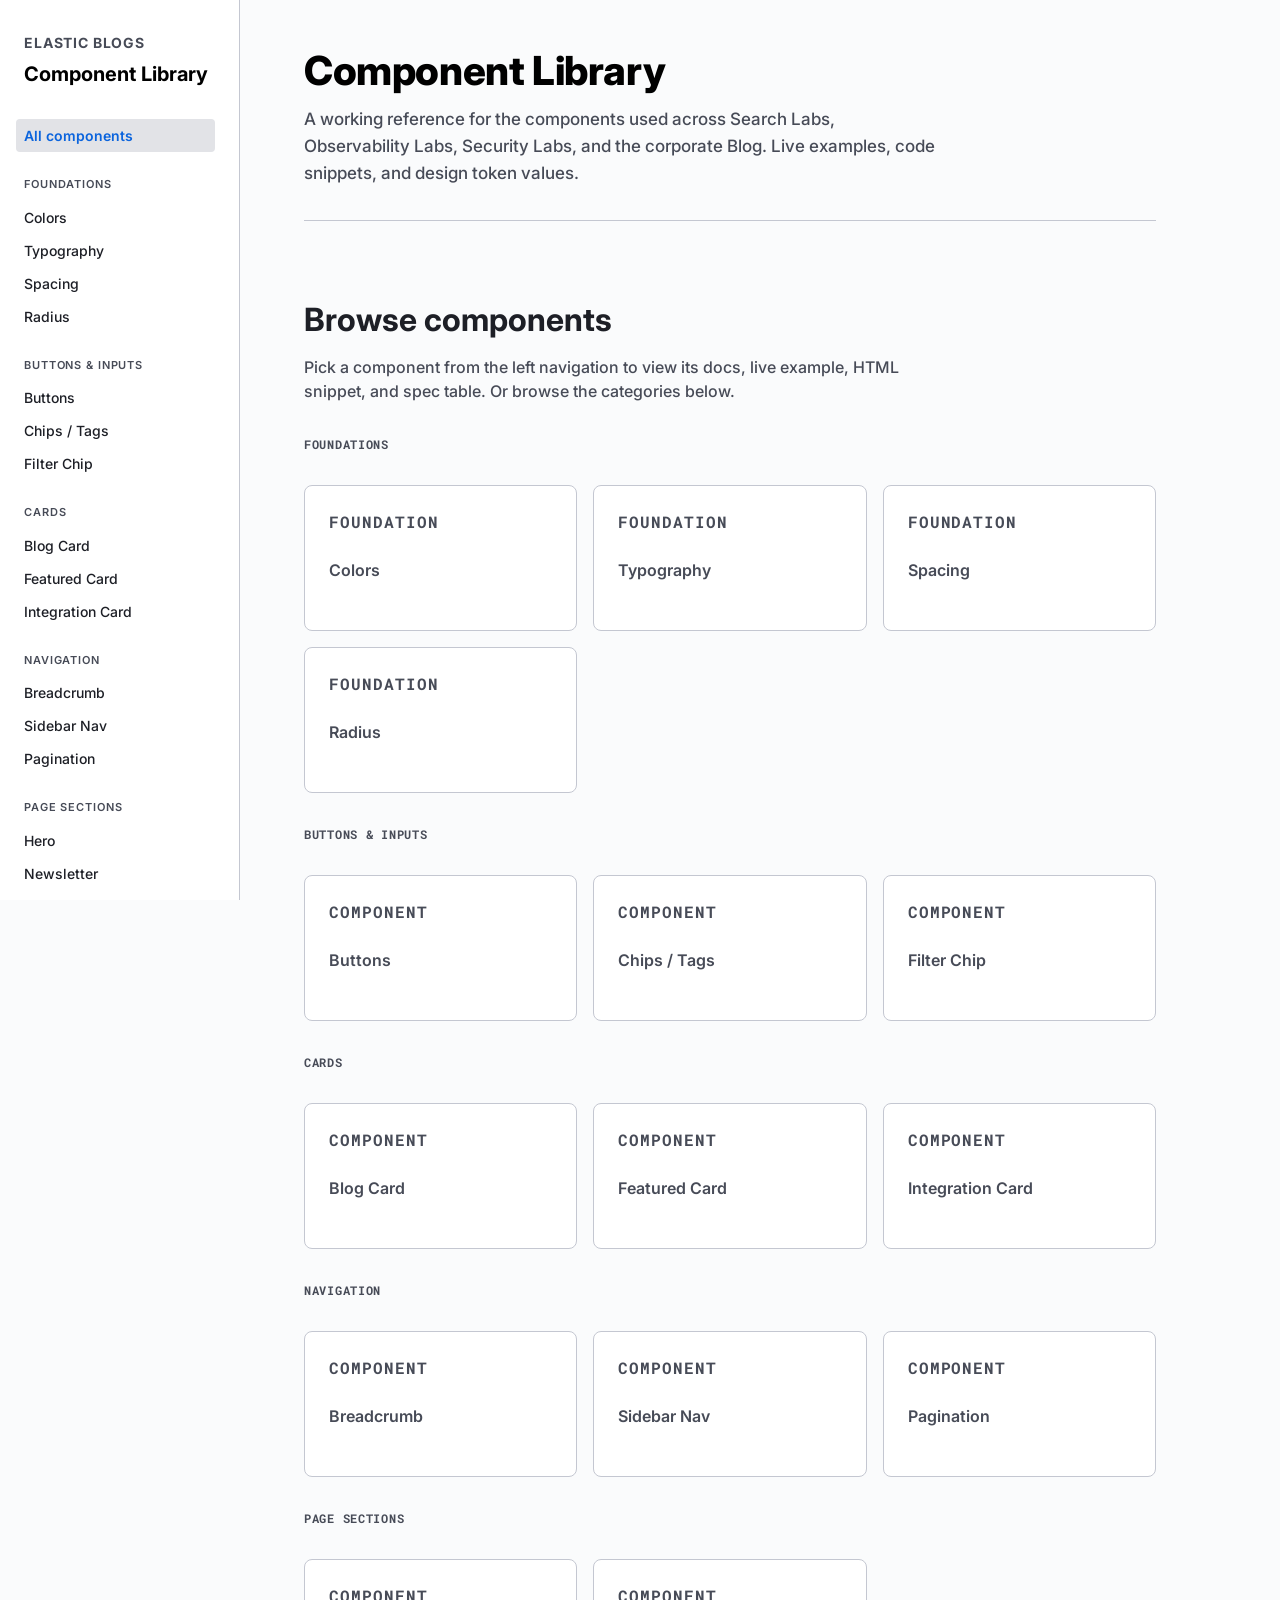
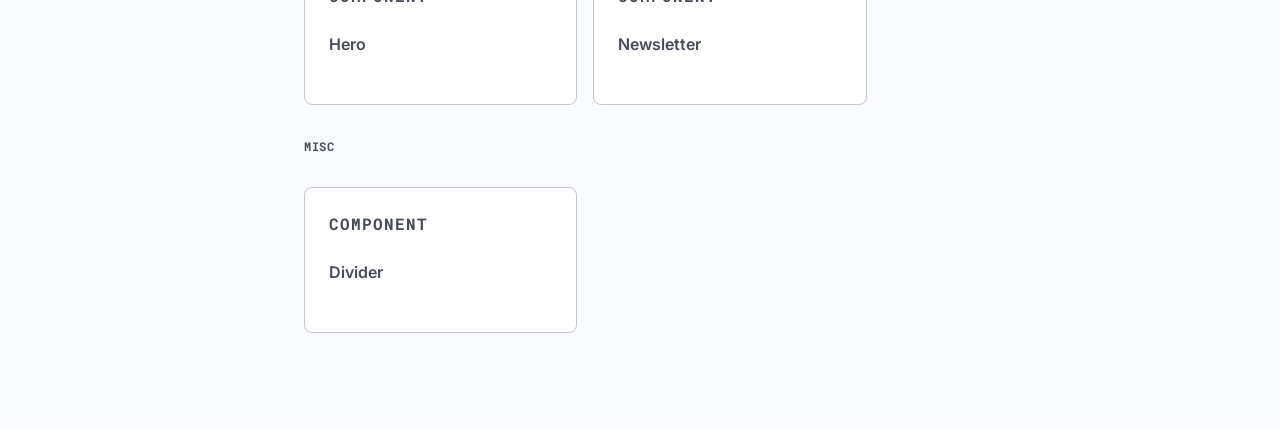
==== commit ff5f3a52: "Update print statement from 'Hello' to 'Goodbye'" ====
--- a/components.html
+++ b/components.html
@@ -41,7 +41,7 @@
     min-height: 100vh;
   }
   .docs__sidebar {
-    background: #FFFFFF;
+    background: var(--white);
     border-right: 1px solid var(--border);
     padding: var(--s-32) var(--s-24);
     position: sticky;
@@ -82,7 +82,7 @@
   .docs__nav ul { list-style: none; margin: 0; padding: 0; }
   .docs__nav a {
     display: block;
-    padding: 6px 8px;
+    padding: 6px var(--s-8);
     margin-left: -8px;
     font-size: 14px;
     color: var(--gray-dark);
@@ -132,6 +132,65 @@
 
   /* ----- Sections ----- */
   .docs__section { margin-bottom: var(--s-64); }
+  /* Router behavior — only the active section is shown */
+  .docs__section[hidden] { display: none !important; }
+  /* Active nav-link state */
+  .docs__nav a[aria-current="page"] {
+    background: var(--gray-lightest);
+    color: var(--blue);
+    font-weight: var(--fw-semibold);
+  }
+  /* Home/intro state (shown when no hash) */
+  .docs__home {
+    padding: var(--s-32) 0;
+  }
+  .docs__home h2 {
+    font-family: var(--font-heading);
+    font-weight: var(--fw-bold);
+    font-size: var(--fs-h3);
+    line-height: var(--lh-h3);
+    color: var(--gray-dark);
+    margin: 0 0 var(--s-16);
+  }
+  .docs__home p {
+    font-size: var(--fs-body);
+    line-height: var(--lh-body);
+    color: var(--gray);
+    max-width: 640px;
+    margin: 0 0 var(--s-24);
+  }
+  .docs__home-grid {
+    display: grid;
+    grid-template-columns: repeat(auto-fill, minmax(220px, 1fr));
+    gap: var(--s-16);
+    margin-top: var(--s-32);
+  }
+  .docs__home-card {
+    display: block;
+    padding: var(--s-24);
+    background: var(--white);
+    border: 1px solid var(--border);
+    border-radius: var(--r-8);
+    text-decoration: none;
+    color: inherit;
+    transition: border-color 0.15s ease;
+  }
+  .docs__home-card:hover { border-color: var(--blue); }
+  .docs__home-card-cat {
+    font-family: var(--font-mono);
+    font-size: 11px;
+    font-weight: var(--fw-bold);
+    text-transform: uppercase;
+    letter-spacing: 0.06em;
+    color: var(--gray);
+    margin: 0 0 var(--s-8);
+  }
+  .docs__home-card-name {
+    font-size: var(--fs-body);
+    font-weight: var(--fw-semibold);
+    color: var(--gray-dark);
+    margin: 0;
+  }
   .docs__section:last-child { margin-bottom: 0; }
   .docs__h2 {
     font-family: var(--font-heading);
@@ -161,7 +220,7 @@
 
   /* ----- Stage: where components are displayed ----- */
   .stage {
-    background: #FFFFFF;
+    background: var(--white);
     border: 1px solid var(--border);
     border-radius: var(--r-8);
     padding: var(--s-32);
@@ -210,7 +269,7 @@
     font-size: 13px;
     line-height: 1.7;
   }
-  .spec dl { margin: 0; display: grid; grid-template-columns: max-content 1fr; gap: 4px var(--s-16); }
+  .spec dl { margin: 0; display: grid; grid-template-columns: max-content 1fr; gap: var(--s-4) var(--s-16); }
   .spec dt { font-weight: var(--fw-semibold); color: var(--gray); }
   .spec dd { margin: 0; color: var(--gray-dark); font-family: var(--font-mono); font-size: 12px; }
 
@@ -239,7 +298,7 @@
     border: 1px solid var(--border);
     border-radius: var(--r-8);
     overflow: hidden;
-    background: #FFFFFF;
+    background: var(--white);
   }
   .swatch__color {
     height: 80px;
@@ -264,7 +323,7 @@
   .swatch__note {
     font-size: 12px;
     color: var(--gray);
-    margin: 4px 0 0 0;
+    margin: var(--s-4) 0 0 0;
     line-height: 1.4;
   }
 
@@ -277,7 +336,7 @@
     border: 1px solid var(--border);
     border-radius: var(--r-8);
     overflow: hidden;
-    background: #FFFFFF;
+    background: var(--white);
   }
   .token-table th,
   .token-table td {
@@ -331,6 +390,11 @@
     <h1 class="docs__title">Component Library</h1>
 
     <nav class="docs__nav">
+      <div class="docs__nav-group">
+        <ul>
+          <li><a href="#home">All components</a></li>
+        </ul>
+      </div>
       <div class="docs__nav-group">
         <p class="docs__nav-heading">Foundations</p>
         <ul>
@@ -341,10 +405,40 @@
         </ul>
       </div>
       <div class="docs__nav-group">
-        <p class="docs__nav-heading">Components</p>
+        <p class="docs__nav-heading">Buttons &amp; Inputs</p>
         <ul>
           <li><a href="#buttons">Buttons</a></li>
           <li><a href="#chips">Chips / Tags</a></li>
+          <li><a href="#chip-input">Filter Chip</a></li>
+        </ul>
+      </div>
+      <div class="docs__nav-group">
+        <p class="docs__nav-heading">Cards</p>
+        <ul>
+          <li><a href="#blog-card">Blog Card</a></li>
+          <li><a href="#featured-card">Featured Card</a></li>
+          <li><a href="#integration-card">Integration Card</a></li>
+        </ul>
+      </div>
+      <div class="docs__nav-group">
+        <p class="docs__nav-heading">Navigation</p>
+        <ul>
+          <li><a href="#breadcrumb">Breadcrumb</a></li>
+          <li><a href="#side-nav">Sidebar Nav</a></li>
+          <li><a href="#pagination">Pagination</a></li>
+        </ul>
+      </div>
+      <div class="docs__nav-group">
+        <p class="docs__nav-heading">Page sections</p>
+        <ul>
+          <li><a href="#hero">Hero</a></li>
+          <li><a href="#newsletter">Newsletter</a></li>
+        </ul>
+      </div>
+      <div class="docs__nav-group">
+        <p class="docs__nav-heading">Misc</p>
+        <ul>
+          <li><a href="#divider">Divider</a></li>
         </ul>
       </div>
     </nav>
@@ -363,12 +457,58 @@
       <p class="docs__lede">A working reference for the components used across Search Labs, Observability Labs, Security Labs, and the corporate Blog. Live examples, code snippets, and design token values.</p>
     </header>
 
+    <!-- Home view — shown when no component is selected (no URL hash) -->
+    <section class="docs__home" id="home">
+      <h2>Browse components</h2>
+      <p>Pick a component from the left navigation to view its docs, live example, HTML snippet, and spec table. Or browse the categories below.</p>
+
+      <h3 style="font-family: var(--font-mono); font-size: 12px; font-weight: var(--fw-bold); letter-spacing: 0.06em; text-transform: uppercase; color: var(--gray); margin: var(--s-32) 0 var(--s-12);">Foundations</h3>
+      <div class="docs__home-grid">
+        <a href="#colors" class="docs__home-card"><p class="docs__home-card-cat">Foundation</p><p class="docs__home-card-name">Colors</p></a>
+        <a href="#typography" class="docs__home-card"><p class="docs__home-card-cat">Foundation</p><p class="docs__home-card-name">Typography</p></a>
+        <a href="#spacing" class="docs__home-card"><p class="docs__home-card-cat">Foundation</p><p class="docs__home-card-name">Spacing</p></a>
+        <a href="#radius" class="docs__home-card"><p class="docs__home-card-cat">Foundation</p><p class="docs__home-card-name">Radius</p></a>
+      </div>
+
+      <h3 style="font-family: var(--font-mono); font-size: 12px; font-weight: var(--fw-bold); letter-spacing: 0.06em; text-transform: uppercase; color: var(--gray); margin: var(--s-32) 0 var(--s-12);">Buttons &amp; Inputs</h3>
+      <div class="docs__home-grid">
+        <a href="#buttons" class="docs__home-card"><p class="docs__home-card-cat">Component</p><p class="docs__home-card-name">Buttons</p></a>
+        <a href="#chips" class="docs__home-card"><p class="docs__home-card-cat">Component</p><p class="docs__home-card-name">Chips / Tags</p></a>
+        <a href="#chip-input" class="docs__home-card"><p class="docs__home-card-cat">Component</p><p class="docs__home-card-name">Filter Chip</p></a>
+      </div>
+
+      <h3 style="font-family: var(--font-mono); font-size: 12px; font-weight: var(--fw-bold); letter-spacing: 0.06em; text-transform: uppercase; color: var(--gray); margin: var(--s-32) 0 var(--s-12);">Cards</h3>
+      <div class="docs__home-grid">
+        <a href="#blog-card" class="docs__home-card"><p class="docs__home-card-cat">Component</p><p class="docs__home-card-name">Blog Card</p></a>
+        <a href="#featured-card" class="docs__home-card"><p class="docs__home-card-cat">Component</p><p class="docs__home-card-name">Featured Card</p></a>
+        <a href="#integration-card" class="docs__home-card"><p class="docs__home-card-cat">Component</p><p class="docs__home-card-name">Integration Card</p></a>
+      </div>
+
+      <h3 style="font-family: var(--font-mono); font-size: 12px; font-weight: var(--fw-bold); letter-spacing: 0.06em; text-transform: uppercase; color: var(--gray); margin: var(--s-32) 0 var(--s-12);">Navigation</h3>
+      <div class="docs__home-grid">
+        <a href="#breadcrumb" class="docs__home-card"><p class="docs__home-card-cat">Component</p><p class="docs__home-card-name">Breadcrumb</p></a>
+        <a href="#side-nav" class="docs__home-card"><p class="docs__home-card-cat">Component</p><p class="docs__home-card-name">Sidebar Nav</p></a>
+        <a href="#pagination" class="docs__home-card"><p class="docs__home-card-cat">Component</p><p class="docs__home-card-name">Pagination</p></a>
+      </div>
+
+      <h3 style="font-family: var(--font-mono); font-size: 12px; font-weight: var(--fw-bold); letter-spacing: 0.06em; text-transform: uppercase; color: var(--gray); margin: var(--s-32) 0 var(--s-12);">Page sections</h3>
+      <div class="docs__home-grid">
+        <a href="#hero" class="docs__home-card"><p class="docs__home-card-cat">Component</p><p class="docs__home-card-name">Hero</p></a>
+        <a href="#newsletter" class="docs__home-card"><p class="docs__home-card-cat">Component</p><p class="docs__home-card-name">Newsletter</p></a>
+      </div>
+
+      <h3 style="font-family: var(--font-mono); font-size: 12px; font-weight: var(--fw-bold); letter-spacing: 0.06em; text-transform: uppercase; color: var(--gray); margin: var(--s-32) 0 var(--s-12);">Misc</h3>
+      <div class="docs__home-grid">
+        <a href="#divider" class="docs__home-card"><p class="docs__home-card-cat">Component</p><p class="docs__home-card-name">Divider</p></a>
+      </div>
+    </section>
+
     <!-- =========================================================
          FOUNDATIONS — COLORS
          ========================================================= -->
     <section class="docs__section" id="colors">
       <h2 class="docs__h2">Colors</h2>
-      <p class="docs__section-desc">A two-family surface system (Neutral grays + Brand blues) plus a shared text scale, all WCAG AA/AAA-vetted (per the Elastic library "Rule #1"). Brand colors (Elastic blue and yellow) sit alongside the surface families for chrome and accents. The thirteen legacy Search Labs tokens (<code style="font-family: var(--font-mono); font-size: 13px; color: var(--blue);">--gray</code>, <code style="font-family: var(--font-mono); font-size: 13px; color: var(--blue);">--white</code>, <code style="font-family: var(--font-mono); font-size: 13px; color: var(--blue);">--border</code>, etc.) are preserved as <strong>aliases</strong> that resolve to the new tokens — they keep existing CSS rendering while the prototype migrates to the new names.</p>
+      <p class="docs__section-desc">A two-family surface system (Neutral grays + Brand blues) plus a shared text scale, all WCAG AA/AAA-vetted (per the Elastic library "Rule #1"). Brand colors (Elastic blue and yellow) sit alongside the surface families for chrome and accents. The thirteen legacy Search Labs tokens (<code style="font-family: 'Roboto Mono', ui-monospace, monospace; font-size: 13px; color: #0B64DD;">--gray</code>, <code style="font-family: 'Roboto Mono', ui-monospace, monospace; font-size: 13px; color: #0B64DD;">--white</code>, <code style="font-family: 'Roboto Mono', ui-monospace, monospace; font-size: 13px; color: #0B64DD;">--border</code>, etc.) are preserved as <strong>aliases</strong> that resolve to the new tokens — they keep existing CSS rendering while the prototype migrates to the new names.</p>
 
       <h3 class="docs__h3">Brand colors</h3>
       <div class="swatch-grid">
@@ -376,7 +516,7 @@
           <div class="swatch__color" style="background: #0B64DD;"></div>
           <div class="swatch__meta">
             <p class="swatch__name">--brand-elastic-blue</p>
-            <p class="swatch__hex">#0B64DD</p>
+            <p class="swatch__hex">var(--brand-elastic-blue)</p>
             <p class="swatch__note">Elastic primary brand blue. Buttons, links, chips, hover states.</p>
           </div>
         </div>
@@ -409,7 +549,7 @@
       <div class="swatch-grid">
         <div class="swatch">
           <div class="swatch__color" style="background: #FFFFFF; box-shadow: inset 0 0 0 1px #C4C7D1;"></div>
-          <div class="swatch__meta"><p class="swatch__name">--surface-neutral-1</p><p class="swatch__hex">#FFFFFF</p><p class="swatch__note">Base light surface (White 0). Default page background.</p></div>
+          <div class="swatch__meta"><p class="swatch__name">--surface-neutral-1</p><p class="swatch__hex">var(--white)</p><p class="swatch__note">Base light surface (White 0). Default page background.</p></div>
         </div>
         <div class="swatch">
           <div class="swatch__color" style="background: #E2E3E7;"></div>
@@ -498,7 +638,7 @@
           <tr><th>Legacy token</th><th>Now resolves to</th><th>Value</th><th>Was before migration</th></tr>
         </thead>
         <tbody>
-          <tr><td class="var">--white</td>         <td class="var">--surface-neutral-1</td>          <td class="val">#FFFFFF</td>                <td class="val">#FFFFFF (Δ 0)</td></tr>
+          <tr><td class="var">--white</td>         <td class="var">--surface-neutral-1</td>          <td class="val">var(--white)</td>                <td class="val">var(--white) (Δ 0)</td></tr>
           <tr><td class="var">--black</td>         <td class="var">--surface-neutral-dark-3</td>     <td class="val">#000000</td>                <td class="val">#0B0C0E (slightly darker)</td></tr>
           <tr><td class="var">--footer-bg</td>     <td class="var">--surface-neutral-dark-3</td>     <td class="val">#000000</td>                <td class="val">#0E0F10 (slightly darker)</td></tr>
           <tr><td class="var">--gray-dark</td>     <td class="var">--text-default</td>               <td class="val">#1D1F26</td>                <td class="val">#2E3137 (darker, +AAA)</td></tr>
@@ -510,7 +650,7 @@
           <tr><td class="var">--primary</td>       <td class="var">--brand-elastic-yellow</td>       <td class="val">#FEC514</td>                <td class="val">#FEC514 (Δ 0)</td></tr>
           <tr><td class="var">--primary-dark</td>  <td class="var">--brand-elastic-yellow-dark</td>  <td class="val">#FDC031</td>                <td class="val">#FDC031 (Δ 0)</td></tr>
           <tr><td class="var">--yellow-light</td>  <td class="var">--brand-elastic-yellow-light</td> <td class="val">#FFDA3D</td>                <td class="val">#FFDA3D (Δ 0)</td></tr>
-          <tr><td class="var">--blue</td>          <td class="var">--brand-elastic-blue</td>         <td class="val">#0B64DD</td>                <td class="val">#0B64DD (Δ 0)</td></tr>
+          <tr><td class="var">--blue</td>          <td class="var">--brand-elastic-blue</td>         <td class="val">var(--brand-elastic-blue)</td>                <td class="val">var(--brand-elastic-blue) (Δ 0)</td></tr>
         </tbody>
       </table>
     </section>
@@ -520,7 +660,8 @@
          ========================================================= -->
     <section class="docs__section" id="typography">
       <h2 class="docs__h2">Typography</h2>
-      <p class="docs__section-desc">Two type families. Headings use Mier B (with Inter as fallback); body copy and UI use Inter. Code samples use Roboto Mono. Sizes and line-heights are aligned to the Elastic library type scale — heading sizes round up slightly from the original Search Labs values, and line-heights tighten consistently. Mier B is referenced in <code style="font-family: var(--font-mono); font-size: 13px; color: var(--blue);">--font-heading</code> but is not currently loaded externally, so headings render in Inter as a fallback today.</p>
+      <p class="docs__section-desc">Two type families. Headings use Mier B (with Inter as fallback); body copy and UI use Inter. Code samples use Roboto Mono. Sizes and line-heights are aligned to the Elastic library type scale — heading sizes round up slightly from the original Search Labs values, and line-heights tighten consistently.</p>
+      <p class="docs__section-desc" style="padding: 12px 16px; background: #E8F5E9; border-left: 4px solid #2E7D32; border-radius: 4px;"><strong>✓ Mier B is loaded.</strong> All 10 weight/style combinations (Regular, Italic, Demi, DemiItalic, Bold, BoldItalic, ExtraBold, ExtraBoldItalic, Heavy, HeavyItalic) are self-hosted alongside <code style="font-family: 'Roboto Mono', ui-monospace, monospace; font-size: 13px;">design-system.css</code> as <code style="font-family: 'Roboto Mono', ui-monospace, monospace; font-size: 13px;">.woff2</code> + <code style="font-family: 'Roboto Mono', ui-monospace, monospace; font-size: 13px;">.woff</code> files. Loaded via <code style="font-family: 'Roboto Mono', ui-monospace, monospace; font-size: 13px;">@font-face</code> with <code style="font-family: 'Roboto Mono', ui-monospace, monospace; font-size: 13px;">font-display: swap</code> — text renders in Inter immediately, then swaps to Mier B when the font finishes loading. Headings now render in the proper brand typeface.</p>
 
       <h3 class="docs__h3">Font families</h3>
       <table class="token-table">
@@ -531,17 +672,17 @@
           <tr>
             <td class="var">--font-heading</td>
             <td class="val">'Mier B', 'Inter', system-ui, sans-serif</td>
-            <td><p class="type-sample" style="font-family: var(--font-heading); font-size: 20px; font-weight: var(--fw-bold);">Heading sample</p></td>
+            <td><p class="type-sample" style="font-family: 'Mier B', 'Inter', system-ui, sans-serif; font-size: 20px; font-weight: 700;">Heading sample</p></td>
           </tr>
           <tr>
             <td class="var">--font-body</td>
             <td class="val">'Inter', system-ui, sans-serif</td>
-            <td><p class="type-sample" style="font-family: var(--font-body); font-size: 16px;">Body text sample</p></td>
+            <td><p class="type-sample" style="font-family: 'Inter', system-ui, sans-serif; font-size: 16px;">Body text sample</p></td>
           </tr>
           <tr>
             <td class="var">--font-mono</td>
             <td class="val">'Roboto Mono', ui-monospace, monospace</td>
-            <td><p class="type-sample" style="font-family: var(--font-mono); font-size: 14px;">code &amp; mono labels</p></td>
+            <td><p class="type-sample" style="font-family: 'Roboto Mono', ui-monospace, monospace; font-size: 14px;">code &amp; mono labels</p></td>
           </tr>
         </tbody>
       </table>
@@ -556,31 +697,44 @@
             <td class="var">--fs-h2</td>
             <td class="val">40px / 1.2</td>
             <td class="val">Headline Large</td>
-            <td><p class="type-sample" style="font-family: var(--font-heading); font-size: var(--fs-h2); line-height: var(--lh-h2); font-weight: var(--fw-bold);">Heading 2</p></td>
+            <td><p class="type-sample" style="font-family: 'Mier B', 'Inter', system-ui, sans-serif; font-size: var(--fs-h2); line-height: var(--lh-h2); font-weight: 700;">Heading 2</p></td>
           </tr>
           <tr>
             <td class="var">--fs-h3</td>
             <td class="val">32px / 1.2</td>
             <td class="val">Headline Small</td>
-            <td><p class="type-sample" style="font-family: var(--font-heading); font-size: var(--fs-h3); line-height: var(--lh-h3); font-weight: var(--fw-bold);">Heading 3</p></td>
+            <td><p class="type-sample" style="font-family: 'Mier B', 'Inter', system-ui, sans-serif; font-size: var(--fs-h3); line-height: var(--lh-h3); font-weight: 700;">Heading 3</p></td>
+          </tr>
+          <tr>
+            <td class="var">--fs-title-l</td>
+            <td class="val">28px / 1.3</td>
+            <td class="val">Title Large</td>
+            <td><p class="type-sample" style="font-family: 'Mier B', 'Inter', system-ui, sans-serif; font-size: var(--fs-title-l); line-height: var(--lh-title-l); font-weight: 700;">Title Large</p></td>
           </tr>
           <tr>
             <td class="var">--fs-h4</td>
             <td class="val">25px / 1.3</td>
             <td class="val">Title Medium</td>
-            <td><p class="type-sample" style="font-family: var(--font-heading); font-size: var(--fs-h4); line-height: var(--lh-h4); font-weight: var(--fw-semibold);">Heading 4</p></td>
+            <td><p class="type-sample" style="font-family: 'Mier B', 'Inter', system-ui, sans-serif; font-size: var(--fs-h4); line-height: var(--lh-h4); font-weight: 600;">Heading 4</p></td>
           </tr>
           <tr>
             <td class="var">--fs-h5</td>
             <td class="val">22px / 1.3</td>
             <td class="val">Title Small</td>
-            <td><p class="type-sample" style="font-family: var(--font-heading); font-size: var(--fs-h5); line-height: var(--lh-h5); font-weight: var(--fw-semibold);">Heading 5</p></td>
+            <td><p class="type-sample" style="font-family: 'Mier B', 'Inter', system-ui, sans-serif; font-size: var(--fs-h5); line-height: var(--lh-h5); font-weight: 600;">Heading 5</p></td>
+          </tr>
+          <tr>
+            <td class="var">--fs-lead</td>
+            <td class="val">18px / 1.5</td>
+            <td class="val">Body XLarge</td>
+            <td><p class="type-sample" style="font-size: var(--fs-lead); line-height: var(--lh-lead);">Lead paragraph — hero subtitles and card descriptions.</p>
+            </td>
           </tr>
           <tr>
             <td class="var">--fs-link</td>
             <td class="val">16px / 1.5</td>
             <td class="val">Body Large / Label XLarge</td>
-            <td><p class="type-sample" style="font-size: var(--fs-link); line-height: var(--lh-link); font-weight: var(--fw-medium);">Link / button label</p></td>
+            <td><p class="type-sample" style="font-size: var(--fs-link); line-height: var(--lh-link); font-weight: 500;">Link / button label</p></td>
           </tr>
           <tr>
             <td class="var">--fs-body</td>
@@ -599,6 +753,12 @@
             <td class="val">12px / 1.5</td>
             <td class="val">Body Small / Label Medium / Code Small</td>
             <td><p class="type-sample" style="font-size: var(--fs-xs); line-height: var(--lh-xs);">Extra-small text — fine print, tertiary labels.</p></td>
+          </tr>
+          <tr>
+            <td class="var">--fs-label-s</td>
+            <td class="val">11px / 1.5</td>
+            <td class="val">Label Small</td>
+            <td><p class="type-sample" style="font-size: var(--fs-label-s); line-height: var(--lh-label-s); font-weight: 500;">Label Small — mono category tags.</p></td>
           </tr>
         </tbody>
       </table>
@@ -626,13 +786,13 @@
           </tr>
           <tr>
             <td class="var">--fw-bold</td>
-            <td class="val">700 (Inter Bold)</td>
-            <td class="val">Headings (h1–h3), primary buttons, emphasis. ~63 uses. Library binds Display / Headline / Title at <strong>750 ExtraBold</strong>; 750 is non-standard and snaps to 700 on static fonts, so this token covers headings safely. If a true ExtraBold is later loaded, bump this token's value (one place to change).</td>
+            <td class="val">700 (Inter / Mier B Bold)</td>
+            <td class="val">Headings (h1–h3), primary buttons, emphasis. ~63 uses. <strong>⚠ Deviation from library spec:</strong> library binds Display / Headline / Title styles at <strong>800 (ExtraBold)</strong>. We use 700 (Bold) instead — chosen for visual preference (ExtraBold read too heavy in our layout context). Mier B ExtraBold IS loaded and available; to switch to library spec, change <code style="font-family: 'Roboto Mono', ui-monospace, monospace; font-size: 13px;">--fw-bold: 700</code> → <code style="font-family: 'Roboto Mono', ui-monospace, monospace; font-size: 13px;">800</code> in <code style="font-family: 'Roboto Mono', ui-monospace, monospace; font-size: 13px;">design-system.css</code>. Session history: 700 (S15) → 800 (S19, library match) → 700 (S22, design choice).</td>
           </tr>
           <tr>
             <td class="var">--fw-body</td>
             <td class="val">500 (Inter Medium)</td>
-            <td class="val">🧪 <strong>Experiment</strong> — applies only to the base <code style="font-family: var(--font-mono); font-size: 13px;">body</code> rule. Kept distinct from <code style="font-family: var(--font-mono); font-size: 13px;">--fw-medium</code> because it answers a different question ("what weight is body, specifically?" vs. "what weight is Inter Medium?"). Toggling this token reverts the body experiment without affecting any other 500-weight usage. Inline fallback <code style="font-family: var(--font-mono); font-size: 13px;">&lt;style&gt;</code> in <code style="font-family: var(--font-mono); font-size: 13px;">index.html</code> + <code style="font-family: var(--font-mono); font-size: 13px;">components.html</code> serves as a safety net if <code style="font-family: var(--font-mono); font-size: 13px;">design-system.css</code> fails to load.</td>
+            <td class="val">🧪 <strong>Experiment</strong> — applies only to the base <code style="font-family: 'Roboto Mono', ui-monospace, monospace; font-size: 13px;">body</code> rule. Kept distinct from <code style="font-family: 'Roboto Mono', ui-monospace, monospace; font-size: 13px;">--fw-medium</code> because it answers a different question ("what weight is body, specifically?" vs. "what weight is Inter Medium?"). Toggling this token reverts the body experiment without affecting any other 500-weight usage. Inline fallback <code style="font-family: 'Roboto Mono', ui-monospace, monospace; font-size: 13px;">&lt;style&gt;</code> in <code style="font-family: 'Roboto Mono', ui-monospace, monospace; font-size: 13px;">index.html</code> + <code style="font-family: 'Roboto Mono', ui-monospace, monospace; font-size: 13px;">components.html</code> serves as a safety net if <code style="font-family: 'Roboto Mono', ui-monospace, monospace; font-size: 13px;">design-system.css</code> fails to load.</td>
           </tr>
         </tbody>
       </table>
@@ -643,7 +803,7 @@
          ========================================================= -->
     <section class="docs__section" id="spacing">
       <h2 class="docs__h2">Spacing</h2>
-      <p class="docs__section-desc">A linear 4 / 8-based scale. Use these tokens for padding, margin, and gap — avoid one-off pixel values. Every Search Labs <code style="font-family: var(--font-mono); font-size: 13px; color: var(--blue);">--s-*</code> value is an exact match to a primitive in the Elastic library dimension scale (Δ 0 across the board).</p>
+      <p class="docs__section-desc">A linear 4 / 8-based scale. Use these tokens for padding, margin, and gap — avoid one-off pixel values. Every Search Labs <code style="font-family: 'Roboto Mono', ui-monospace, monospace; font-size: 13px; color: #0B64DD;">--s-*</code> value is an exact match to a primitive in the Elastic library dimension scale (Δ 0 across the board).</p>
 
       <table class="token-table">
         <thead>
@@ -667,7 +827,7 @@
          ========================================================= -->
     <section class="docs__section" id="radius">
       <h2 class="docs__h2">Radius</h2>
-      <p class="docs__section-desc">Four corner-radius tokens. <code style="font-family: var(--font-mono); font-size: 13px; color: var(--blue);">--r-4</code> is the workhorse — used for buttons, inputs, and most cards. <code style="font-family: var(--font-mono); font-size: 13px; color: var(--blue);">--r-10</code> was consolidated to 8 px in the library alignment pass (no 10 px primitive exists upstream).</p>
+      <p class="docs__section-desc">Four corner-radius tokens. <code style="font-family: 'Roboto Mono', ui-monospace, monospace; font-size: 13px; color: #0B64DD;">--r-4</code> is the workhorse — used for buttons, inputs, and most cards. <code style="font-family: 'Roboto Mono', ui-monospace, monospace; font-size: 13px; color: #0B64DD;">--r-10</code> was consolidated to 8 px in the library alignment pass (no 10 px primitive exists upstream).</p>
 
       <table class="token-table">
         <thead>
@@ -702,10 +862,10 @@
         </div>
         <div class="spec">
           <dl>
-            <dt>Background</dt><dd>#0B64DD</dd>
+            <dt>Background</dt><dd>var(--brand-elastic-blue)</dd>
             <dt>Hover bg</dt><dd>#0855BD</dd>
-            <dt>Text</dt><dd>#FFFFFF</dd>
-            <dt>Border</dt><dd>1px solid #0B64DD</dd>
+            <dt>Text</dt><dd>var(--white)</dd>
+            <dt>Border</dt><dd>1px solid var(--brand-elastic-blue)</dd>
             <dt>Height</dt><dd>40px</dd>
             <dt>Radius</dt><dd>var(--r-4)</dd>
           </dl>
@@ -713,7 +873,7 @@
       </div>
 
       <h3 class="docs__h3">Icon variants</h3>
-      <p class="docs__section-desc" style="margin-top: -8px;">Any button variant can carry a 16 px icon left, right, or on both sides. The button's flex layout handles spacing via the existing 4 px gap — no extra CSS needed. Icons use <code style="font-family: var(--font-mono); font-size: 13px; color: var(--blue);">stroke="currentColor"</code> so they inherit the button text color automatically. Sourced from Figma node 994:3326 (Components — Designers Area).</p>
+      <p class="docs__section-desc" style="margin-top: -8px;">Any button variant can carry a 16 px icon left, right, or on both sides. The button's flex layout handles spacing via the existing 4 px gap — no extra CSS needed. Icons use <code style="font-family: 'Roboto Mono', ui-monospace, monospace; font-size: 13px; color: #0B64DD;">stroke="currentColor"</code> so they inherit the button text color automatically. Sourced from Figma node 994:3326 (Components — Designers Area).</p>
       <div class="pair">
         <div>
           <div class="stage">
@@ -780,8 +940,8 @@
           <dl>
             <dt>Background</dt><dd>transparent</dd>
             <dt>Hover bg</dt><dd>rgba(11,100,221,.06)</dd>
-            <dt>Text</dt><dd>#0B64DD</dd>
-            <dt>Border</dt><dd>1px solid #0B64DD</dd>
+            <dt>Text</dt><dd>var(--brand-elastic-blue)</dd>
+            <dt>Border</dt><dd>1px solid var(--brand-elastic-blue)</dd>
             <dt>Height</dt><dd>40px</dd>
             <dt>Radius</dt><dd>var(--r-4)</dd>
           </dl>
@@ -802,7 +962,7 @@
         <div class="spec">
           <dl>
             <dt>Background</dt><dd>none</dd>
-            <dt>Text</dt><dd>#0B64DD (underline)</dd>
+            <dt>Text</dt><dd>var(--brand-elastic-blue) (underline)</dd>
             <dt>Hover text</dt><dd>#0855BD</dd>
             <dt>Padding</dt><dd>0 4px</dd>
             <dt>Height</dt><dd>auto</dd>
@@ -816,7 +976,7 @@
          ========================================================= -->
     <section class="docs__section" id="chips">
       <h2 class="docs__h2">Chips / Tags</h2>
-      <p class="docs__section-desc">A small pill used for article metadata, filters, and tags. Two flavors: a static label (use <code style="font-family: var(--font-mono); font-size: 13px; color: var(--blue);">&lt;span&gt;</code>) and a clickable filter link (use <code style="font-family: var(--font-mono); font-size: 13px; color: var(--blue);">&lt;a&gt;</code>) which gets hover state automatically.</p>
+      <p class="docs__section-desc">A small pill used for article metadata, filters, and tags. Two flavors: a static label (use <code style="font-family: 'Roboto Mono', ui-monospace, monospace; font-size: 13px; color: #0B64DD;">&lt;span&gt;</code>) and a clickable filter link (use <code style="font-family: 'Roboto Mono', ui-monospace, monospace; font-size: 13px; color: #0B64DD;">&lt;a&gt;</code>) which gets hover state automatically.</p>
 
       <div class="pair">
         <div>
@@ -855,11 +1015,102 @@
     </section>
 
     <!-- =========================================================
+         Chip — Input variant
+         ========================================================= -->
+    <section class="docs__section" id="chip-input">
+      <h2 class="docs__h2">Chip — Input variant</h2>
+      <p class="docs__section-desc">A removable-value chip used in filter trays, search inputs, and token fields. Sourced from Figma node 2704:20245 (Components — Designers Area). Larger than the default <code style="font-family: 'Roboto Mono', ui-monospace, monospace; font-size: 13px; color: #0B64DD;">.chip</code> (32 px tall vs 28 px), uses Body Large text (16 px), and includes a trailing close (×) button that's intended to remove the chip from its parent container. <strong>The close buttons in these demos are static</strong> — no JS wired up; in production each <code style="font-family: 'Roboto Mono', ui-monospace, monospace; font-size: 13px; color: #0B64DD;">.chip__close</code> would have a click handler to remove its parent.</p>
+
+      <div class="pair">
+        <div>
+
+          <div class="stage">
+            <span class="stage__label">Single chip</span>
+            <span class="chip chip--input">
+              Label
+              <button type="button" class="chip__close" aria-label="Remove Label">
+                <svg viewBox="0 0 24 24" fill="none" stroke="currentColor" stroke-width="2.5" stroke-linecap="round" stroke-linejoin="round" xmlns="http://www.w3.org/2000/svg" aria-hidden="true"><line x1="18" y1="6" x2="6" y2="18"/><line x1="6" y1="6" x2="18" y2="18"/></svg>
+              </button>
+            </span>
+          </div>
+
+          <div class="stage">
+            <span class="stage__label">Multiple chips (e.g. search tokens)</span>
+            <span class="chip chip--input">
+              Elasticsearch
+              <button type="button" class="chip__close" aria-label="Remove Elasticsearch">
+                <svg viewBox="0 0 24 24" fill="none" stroke="currentColor" stroke-width="2.5" stroke-linecap="round" stroke-linejoin="round" xmlns="http://www.w3.org/2000/svg" aria-hidden="true"><line x1="18" y1="6" x2="6" y2="18"/><line x1="6" y1="6" x2="18" y2="18"/></svg>
+              </button>
+            </span>
+            <span class="chip chip--input">
+              Observability
+              <button type="button" class="chip__close" aria-label="Remove Observability">
+                <svg viewBox="0 0 24 24" fill="none" stroke="currentColor" stroke-width="2.5" stroke-linecap="round" stroke-linejoin="round" xmlns="http://www.w3.org/2000/svg" aria-hidden="true"><line x1="18" y1="6" x2="6" y2="18"/><line x1="6" y1="6" x2="18" y2="18"/></svg>
+              </button>
+            </span>
+            <span class="chip chip--input">
+              How To
+              <button type="button" class="chip__close" aria-label="Remove How To">
+                <svg viewBox="0 0 24 24" fill="none" stroke="currentColor" stroke-width="2.5" stroke-linecap="round" stroke-linejoin="round" xmlns="http://www.w3.org/2000/svg" aria-hidden="true"><line x1="18" y1="6" x2="6" y2="18"/><line x1="6" y1="6" x2="18" y2="18"/></svg>
+              </button>
+            </span>
+          </div>
+
+          <div class="stage">
+            <span class="stage__label">Filter tray use case</span>
+            <div style="display: flex; align-items: center; flex-wrap: wrap; gap: 12px; padding: 16px; background: #F1F4F8; border-radius: 8px; width: 100%;">
+              <span style="font-size: 14px; font-weight: 500; color: #474B57;">Active filters:</span>
+              <span class="chip chip--input">
+                Lucene
+                <button type="button" class="chip__close" aria-label="Remove Lucene filter">
+                  <svg viewBox="0 0 24 24" fill="none" stroke="currentColor" stroke-width="2.5" stroke-linecap="round" stroke-linejoin="round" xmlns="http://www.w3.org/2000/svg" aria-hidden="true"><line x1="18" y1="6" x2="6" y2="18"/><line x1="6" y1="6" x2="18" y2="18"/></svg>
+                </button>
+              </span>
+              <span class="chip chip--input">
+                Logs
+                <button type="button" class="chip__close" aria-label="Remove Logs filter">
+                  <svg viewBox="0 0 24 24" fill="none" stroke="currentColor" stroke-width="2.5" stroke-linecap="round" stroke-linejoin="round" xmlns="http://www.w3.org/2000/svg" aria-hidden="true"><line x1="18" y1="6" x2="6" y2="18"/><line x1="6" y1="6" x2="18" y2="18"/></svg>
+                </button>
+              </span>
+              <span class="chip chip--input">
+                How To
+                <button type="button" class="chip__close" aria-label="Remove How To filter">
+                  <svg viewBox="0 0 24 24" fill="none" stroke="currentColor" stroke-width="2.5" stroke-linecap="round" stroke-linejoin="round" xmlns="http://www.w3.org/2000/svg" aria-hidden="true"><line x1="18" y1="6" x2="6" y2="18"/><line x1="6" y1="6" x2="18" y2="18"/></svg>
+                </button>
+              </span>
+            </div>
+          </div>
+
+          <pre class="code"><span class="tag">&lt;span</span> <span class="attr">class</span>=<span class="str">"chip chip--input"</span><span class="tag">&gt;</span>
+  Label
+  <span class="tag">&lt;button</span> <span class="attr">type</span>=<span class="str">"button"</span> <span class="attr">class</span>=<span class="str">"chip__close"</span> <span class="attr">aria-label</span>=<span class="str">"Remove Label"</span><span class="tag">&gt;</span>
+    <span class="tag">&lt;svg</span> <span class="attr">viewBox</span>=<span class="str">"0 0 24 24"</span> <span class="attr">stroke</span>=<span class="str">"currentColor"</span> <span class="attr">aria-hidden</span>=<span class="str">"true"</span><span class="tag">&gt;</span>…<span class="tag">&lt;/svg&gt;</span>
+  <span class="tag">&lt;/button&gt;</span>
+<span class="tag">&lt;/span&gt;</span></pre>
+        </div>
+        <div class="spec">
+          <dl>
+            <dt>Height</dt><dd>32px</dd>
+            <dt>Padding</dt><dd>4 / 8 px</dd>
+            <dt>Font</dt><dd>Inter Medium 16 / 24 (Body Large)</dd>
+            <dt>Color</dt><dd>var(--text-default)</dd>
+            <dt>Background</dt><dd>#EDF1F5 (inherits from .chip)</dd>
+            <dt>Border</dt><dd>1px rgba(29,31,38,.2) (inherits)</dd>
+            <dt>Radius</dt><dd>var(--r-full) — pill</dd>
+            <dt>Close icon</dt><dd>12px X, currentColor stroke</dd>
+            <dt>Close hover</dt><dd>opacity 1 + faint dark ring</dd>
+            <dt>Close focus</dt><dd>2px brand-blue outline</dd>
+          </dl>
+        </div>
+      </div>
+    </section>
+
+    <!-- =========================================================
          Divider
          ========================================================= -->
     <section class="docs__section" id="divider">
       <h2 class="docs__h2">Divider</h2>
-      <p class="docs__section-desc">A 1 px horizontal hairline used to separate sections, list items, or rows. Sourced from Figma node 1629:1125 (Components — Designers Area). Renders with the migrated <code style="font-family: var(--font-mono); font-size: 13px; color: var(--blue);">--border</code> token (<code style="font-family: var(--font-mono); font-size: 13px; color: var(--blue);">#C4C7D1</code>); the Figma binding uses a semi-transparent overlay (<code style="font-family: var(--font-mono); font-size: 13px; color: var(--blue);">rgba(29,31,38,0.2)</code>) which renders virtually identically on white surfaces.</p>
+      <p class="docs__section-desc">A 1 px horizontal hairline used to separate sections, list items, or rows. Sourced from Figma node 1629:1125 (Components — Designers Area). Renders with the migrated <code style="font-family: 'Roboto Mono', ui-monospace, monospace; font-size: 13px; color: #0B64DD;">--border</code> token (<code style="font-family: 'Roboto Mono', ui-monospace, monospace; font-size: 13px; color: #0B64DD;">#C4C7D1</code>); the Figma binding uses a semi-transparent overlay (<code style="font-family: 'Roboto Mono', ui-monospace, monospace; font-size: 13px; color: #0B64DD;">rgba(29,31,38,0.2)</code>) which renders virtually identically on white surfaces.</p>
 
       <div class="pair">
         <div>
@@ -869,10 +1120,10 @@
           </div>
           <div class="stage">
             <span class="stage__label">Inside a card-like container</span>
-            <div style="width: 100%; padding: 16px; border: 1px solid var(--border); border-radius: var(--r-8); background: var(--white);">
-              <p style="margin: 0 0 12px 0; font-size: 14px; color: var(--gray-dark);">Above the rule</p>
+            <div style="width: 100%; padding: 16px; border: 1px solid #C4C7D1; border-radius: 8px; background: #FFFFFF;">
+              <p style="margin: 0 0 12px 0; font-size: 14px; color: #1D1F26;">Above the rule</p>
               <hr class="divider" />
-              <p style="margin: 12px 0 0 0; font-size: 14px; color: var(--gray-dark);">Below the rule</p>
+              <p style="margin: 12px 0 0 0; font-size: 14px; color: #1D1F26;">Below the rule</p>
             </div>
           </div>
           <pre class="code"><span class="comm">&lt;!-- As a semantic horizontal rule (recommended) --&gt;</span>
@@ -899,7 +1150,7 @@
          ========================================================= -->
     <section class="docs__section" id="breadcrumb">
       <h2 class="docs__h2">Breadcrumb</h2>
-      <p class="docs__section-desc">A horizontal trail of navigation items separated by slashes. Non-current items render in <code style="font-family: var(--font-mono); font-size: 13px; color: var(--blue);">--text-subtlest</code>; the current/final item uses <code style="font-family: var(--font-mono); font-size: 13px; color: var(--blue);">--brand-elastic-blue</code>. Inter Medium 14 / 21. Sourced from Figma node 1676:4101 (Components — Designers Area). Note: the existing <code style="font-family: var(--font-mono); font-size: 13px; color: var(--blue);">.article-hero__crumb</code> / <code style="font-family: var(--font-mono); font-size: 13px; color: var(--blue);">.tutorial-hero__crumb</code> patterns in the prototype use a different visual language (mono uppercase) and are <em>not</em> the same component.</p>
+      <p class="docs__section-desc">A horizontal trail of navigation items separated by slashes. Non-current items render in <code style="font-family: 'Roboto Mono', ui-monospace, monospace; font-size: 13px; color: #0B64DD;">--text-subtlest</code>; the current/final item uses <code style="font-family: 'Roboto Mono', ui-monospace, monospace; font-size: 13px; color: #0B64DD;">--brand-elastic-blue</code>. Inter Medium 14 / 21. Sourced from Figma node 1676:4101 (Components — Designers Area). Note: the existing <code style="font-family: 'Roboto Mono', ui-monospace, monospace; font-size: 13px; color: #0B64DD;">.article-hero__crumb</code> / <code style="font-family: 'Roboto Mono', ui-monospace, monospace; font-size: 13px; color: #0B64DD;">.tutorial-hero__crumb</code> patterns in the prototype use a different visual language (mono uppercase) and are <em>not</em> the same component.</p>
 
       <div class="pair">
         <div>
@@ -945,7 +1196,7 @@
             <dt>Container</dt><dd>inline-flex, gap 4px</dd>
             <dt>Font</dt><dd>Inter Medium 14px / 21px (label/L)</dd>
             <dt>Item color</dt><dd>var(--text-subtlest) → #474B57</dd>
-            <dt>Current color</dt><dd>var(--brand-elastic-blue) → #0B64DD</dd>
+            <dt>Current color</dt><dd>var(--brand-elastic-blue) → var(--brand-elastic-blue)</dd>
             <dt>Separator</dt><dd>literal "/" in a span, aria-hidden</dd>
             <dt>Hover</dt><dd>underline on &lt;a&gt; items only</dd>
             <dt>Optional icons</dt><dd>16 px SVG, leading or trailing, with currentColor</dd>
@@ -954,8 +1205,1204 @@
       </div>
     </section>
 
+    <!-- =========================================================
+         Blog card
+         ========================================================= -->
+    <section class="docs__section" id="blog-card">
+      <h2 class="docs__h2">Blog card</h2>
+      <p class="docs__section-desc">The standard blog article card used across the prototype — blog landing, tag pages, article-related sections, author pages. Bare layout: no card chrome, sits directly on page background. Image gets its own hairline border and radius (<code style="font-family: 'Roboto Mono', ui-monospace, monospace; font-size: 13px; color: #0B64DD;">--border</code> + <code style="font-family: 'Roboto Mono', ui-monospace, monospace; font-size: 13px; color: #0B64DD;">--r-8</code>). Body is flush with the grid; vertical spacing handled by <code style="font-family: 'Roboto Mono', ui-monospace, monospace; font-size: 13px; color: #0B64DD;">--s-16</code> gap between elements. Class name is <code style="font-family: 'Roboto Mono', ui-monospace, monospace; font-size: 13px; color: #0B64DD;">.related-card</code> (kept from earlier iterations to avoid sweeping ~1100 HTML class references).</p>
+
+      <div class="pair">
+        <div>
+          <div style="background: var(--gray-lightest); padding: var(--s-32); border-radius: var(--r-8); max-width: 360px; margin-bottom: var(--s-16);">
+            <article class="related-card">
+              <div class="related-card__image" role="img" aria-label="Article image placeholder"></div>
+              <div class="related-card__body">
+                <div class="related-card__meta">
+                  <a href="#" class="chip">Lorem</a>
+                  <span class="related-card__date">May 15, 2026</span>
+                </div>
+                <h3 class="related-card__title"><a href="#">Elastic Cloud on Kubernetes, simplified: zone awareness, restarts, and mTLS</a></h3>
+                <p class="related-card__desc">ECK 3.4 reduces zone-aware HA from 40 lines of YAML to one field, adds declarative restarts and rolling mTLS rotation without downtime.</p>
+                <div class="related-card__author">
+                  <span class="related-card__avatar">OK</span>
+                  <span class="related-card__author-name">By <a href="#">Omer Kushmaro</a></span>
+                </div>
+              </div>
+            </article>
+          </div>
+
+          <pre class="code"><span class="tag">&lt;article</span> <span class="attr">class</span>=<span class="str">"related-card"</span><span class="tag">&gt;</span>
+  <span class="tag">&lt;div</span> <span class="attr">class</span>=<span class="str">"related-card__image"</span><span class="tag">&gt;&lt;/div&gt;</span>
+  <span class="tag">&lt;div</span> <span class="attr">class</span>=<span class="str">"related-card__body"</span><span class="tag">&gt;</span>
+    <span class="tag">&lt;div</span> <span class="attr">class</span>=<span class="str">"related-card__meta"</span><span class="tag">&gt;</span>
+      <span class="tag">&lt;a</span> <span class="attr">class</span>=<span class="str">"chip"</span> <span class="attr">href</span>=<span class="str">"…"</span><span class="tag">&gt;</span>Tag<span class="tag">&lt;/a&gt;</span>
+      <span class="tag">&lt;span</span> <span class="attr">class</span>=<span class="str">"related-card__date"</span><span class="tag">&gt;</span>May 15, 2026<span class="tag">&lt;/span&gt;</span>
+    <span class="tag">&lt;/div&gt;</span>
+    <span class="tag">&lt;h3</span> <span class="attr">class</span>=<span class="str">"related-card__title"</span><span class="tag">&gt;</span>
+      <span class="tag">&lt;a</span> <span class="attr">href</span>=<span class="str">"…"</span><span class="tag">&gt;</span>Title here<span class="tag">&lt;/a&gt;</span>
+    <span class="tag">&lt;/h3&gt;</span>
+    <span class="tag">&lt;p</span> <span class="attr">class</span>=<span class="str">"related-card__desc"</span><span class="tag">&gt;</span>Description…<span class="tag">&lt;/p&gt;</span>
+    <span class="tag">&lt;div</span> <span class="attr">class</span>=<span class="str">"related-card__author"</span><span class="tag">&gt;</span>
+      <span class="tag">&lt;span</span> <span class="attr">class</span>=<span class="str">"related-card__avatar"</span><span class="tag">&gt;</span>OK<span class="tag">&lt;/span&gt;</span>
+      <span class="tag">&lt;span</span> <span class="attr">class</span>=<span class="str">"related-card__author-name"</span><span class="tag">&gt;</span>By <span class="tag">&lt;a</span> <span class="attr">href</span>=<span class="str">"…"</span><span class="tag">&gt;</span>Name<span class="tag">&lt;/a&gt;&lt;/span&gt;</span>
+    <span class="tag">&lt;/div&gt;</span>
+  <span class="tag">&lt;/div&gt;</span>
+<span class="tag">&lt;/article&gt;</span></pre>
+        </div>
+        <div class="spec">
+          <dl>
+            <dt>Container</dt><dd>flex column, gap var(--s-16), transparent bg</dd>
+            <dt>Image</dt><dd>260 px tall, var(--gray-lightest) bg, 1 px var(--border) border, var(--r-8) radius all corners</dd>
+            <dt>Body</dt><dd>No padding (flush with grid), gap var(--s-16)</dd>
+            <dt>Meta strip</dt><dd>Chip(s) + date, gap var(--s-16)</dd>
+            <dt>Date</dt><dd>Roboto Mono Medium 12 / 1.5, var(--gray)</dd>
+            <dt>Title</dt><dd>Mier B Bold 25 / 1.3 (var(--fs-h4)), inherits dark color, underline on hover</dd>
+            <dt>Description</dt><dd>Inter 14 / 1.5 (var(--fs-small)), clamped to 2 lines</dd>
+            <dt>Avatar</dt><dd>40×40 px circle, var(--surface-neutral-1-5) bg, initials in var(--fs-small) Bold</dd>
+            <dt>Byline text</dt><dd>"By" prefix in var(--text-subtler), name link in var(--gray-dark) Semibold</dd>
+            <dt>Byline hover</dt><dd>Underline on name link only (not "By" prefix)</dd>
+            <dt>Card hover</dt><dd>None — no card chrome to highlight. Affordance is on title + byline link.</dd>
+          </dl>
+        </div>
+      </div>
+    </section>
+
+    <!-- =========================================================
+         Hero (5 variants)
+         ========================================================= -->
+    <section class="docs__section" id="hero">
+      <h2 class="docs__h2">Hero</h2>
+      <p class="docs__section-desc">The title block at the top of every landing page, tag page, article page, tutorial, and author page in the prototype. Five variants exist for different contexts — they all share the same base structure (centered container, big title, supporting text) but differ in size, content slots, and treatment. All live previews below are rendered from the real CSS used in <code style="font-family: 'Roboto Mono', ui-monospace, monospace; font-size: 13px; color: #0B64DD;">index.html</code>.</p>
+
+      <style>
+        /* Scoped CSS for the hero docs preview — extracted from index.html */
+        .hero {
+    position: relative;
+    background: var(--hero-bg);
+    padding-top: var(--s-64);
+    padding-bottom: var(--s-64);
+    overflow: hidden;
+  }
+
+.hero__bg-placeholder {
+    position: absolute;
+    inset: 0;
+    pointer-events: none;
+    /* intentionally empty — placeholder for background art */
+  }
+
+.hero__title {
+    font-family: var(--font-heading);
+    font-weight: var(--fw-bold);
+    font-size: var(--fs-h2);
+    line-height: var(--lh-h2);
+    color: var(--gray-dark);
+    margin: 0 0 var(--s-24) 0;
+    letter-spacing: -0.01em;
+    position: relative;
+  }
+
+.hero__layout {
+    display: grid;
+    grid-template-columns: minmax(0, 1fr) 420px;
+    gap: var(--s-64);
+    align-items: start;
+    position: relative;
+  }
+
+.hero__layout { grid-template-columns: 1fr; }
+
+.hero__title { font-size: var(--fs-title-l); }
+
+.article-hero {
+    background: var(--hero-bg);
+    padding: var(--s-64) 0 var(--s-48);
+  }
+
+.article-hero__inner {
+    max-width: 1512px;
+    margin: 0 auto;
+    padding: 0 var(--s-64);
+  }
+
+.article-hero__crumb {
+    font-family: var(--font-mono);
+    font-weight: var(--fw-bold);
+    font-size: var(--fs-xs);
+    letter-spacing: 0.02em;
+    color: var(--brand-elastic-blue);
+    margin: 0 0 var(--s-16) 0;
+  }
+
+.article-hero__crumb a { color: inherit; text-decoration: none; }
+
+.article-hero__crumb a:hover { text-decoration: underline; }
+
+.article-hero__title {
+    font-family: var(--font-heading);
+    font-weight: var(--fw-bold);
+    font-size: var(--fs-h2);
+    line-height: var(--lh-h2);
+    color: var(--gray-dark);
+    margin: 0 0 var(--s-16) 0;
+    letter-spacing: -0.015em;
+  }
+
+.article-hero__intro {
+    font-family: var(--font-body);
+    font-size: var(--fs-lead);
+    line-height: var(--lh-lead);
+    color: var(--gray-dark);
+    margin: 0 0 var(--s-24) 0;
+    max-width: 720px;
+  }
+
+.article-hero__tags {
+    display: flex;
+    gap: var(--s-8);
+    margin-bottom: var(--s-32);
+  }
+
+.article-hero__byline {
+    display: flex;
+    align-items: center;
+    gap: var(--s-16);
+  }
+
+.article-hero__authors {
+    display: flex;
+    flex-direction: column;
+    gap: 2px;
+  }
+
+.article-hero__author-line {
+    font-family: var(--font-body);
+    font-weight: var(--fw-semibold);
+    font-size: var(--fs-small);
+    color: var(--gray-dark);
+  }
+
+.article-hero__date {
+    font-family: var(--font-mono);
+    font-weight: var(--fw-medium);
+    font-size: var(--fs-xs);
+    letter-spacing: 0.02em;
+    color: var(--gray);
+  }
+
+.subpage-hero {
+    background: var(--hero-bg);
+    padding: var(--s-64) 0;
+    position: relative;
+    overflow: hidden;
+  }
+
+.subpage-hero__inner {
+    max-width: 1512px;
+    margin: 0 auto;
+    padding: 0 var(--s-64);
+  }
+
+.subpage-hero__title {
+    font-family: var(--font-heading);
+    font-weight: var(--fw-bold);
+    font-size: var(--fs-h2);
+    line-height: var(--lh-h2);
+    color: var(--gray-dark);
+    margin: 0 0 var(--s-16) 0;
+    letter-spacing: -0.01em;
+  }
+
+.subpage-hero__subtitle {
+    font-family: var(--font-body);
+    font-size: var(--fs-lead);
+    line-height: var(--lh-lead);
+    color: var(--gray-dark);
+    margin: 0;
+    max-width: 760px;
+  }
+
+.subpage-hero__cta { margin-top: var(--s-16); align-self: flex-start; }
+
+.subpage-hero__eyebrow {
+    font-family: var(--font-mono);
+    font-weight: var(--fw-bold);
+    font-size: 13px;
+    letter-spacing: 0.08em;
+    color: var(--blue);
+    margin: 0 0 var(--s-12) 0;
+    text-transform: uppercase;
+  }
+
+.subpage-hero { padding: var(--s-32) var(--s-24); }
+
+.subpage-hero__title { font-size: 32px; }
+
+.tutorial-hero {
+    background: var(--hero-bg);
+    padding: var(--s-48) 0;
+    position: relative;
+    overflow: hidden;
+  }
+
+.tutorial-hero__inner {
+    max-width: 1512px;
+    margin: 0 auto;
+    padding: 0 var(--s-64);
+  }
+
+.tutorial-hero__crumb {
+    font-family: var(--font-mono);
+    font-weight: var(--fw-bold);
+    font-size: var(--fs-xs);
+    letter-spacing: 0.04em;
+    color: var(--brand-elastic-blue);
+    margin: 0 0 var(--s-16) 0;
+    text-transform: uppercase;
+  }
+
+.tutorial-hero__crumb a { color: inherit; text-decoration: none; }
+
+.tutorial-hero__crumb a:hover { text-decoration: underline; }
+
+.tutorial-hero__crumb .sep {
+    color: var(--gray);
+    margin: 0 var(--s-8);
+  }
+
+.tutorial-hero__title {
+    font-family: var(--font-heading);
+    font-weight: var(--fw-bold);
+    font-size: var(--fs-h2);
+    line-height: var(--lh-h2);
+    color: var(--gray-dark);
+    margin: 0 0 var(--s-12) 0;
+    letter-spacing: -0.01em;
+  }
+
+.tutorial-hero__subtitle {
+    font-family: var(--font-body);
+    font-size: var(--fs-lead);
+    line-height: var(--lh-lead);
+    color: var(--gray-dark);
+    margin: 0;
+    max-width: 800px;
+  }
+
+.tutorial-hero__title { font-size: 32px; }
+
+.article-hero__author-line a:hover { text-decoration: underline; }
+
+.author-hero {
+    background: var(--hero-bg);
+    padding: var(--s-48) 0;
+    position: relative;
+    overflow: hidden;
+  }
+
+.author-hero__inner {
+    max-width: 1512px;
+    margin: 0 auto;
+    padding: 0 var(--s-64);
+    display: flex;
+    align-items: center;
+    gap: var(--s-48);
+  }
+
+.author-hero__avatar {
+    width: 168px;
+    height: 168px;
+    border-radius: 50%;
+    background: var(--gray-lightest);
+    border: 1px solid var(--border);
+    flex-shrink: 0;
+    object-fit: cover;
+  }
+
+.author-hero__content {
+    display: flex;
+    flex-direction: column;
+    gap: var(--s-8);
+    min-width: 0;
+  }
+
+.author-hero__label {
+    font-family: var(--font-mono);
+    font-weight: var(--fw-bold);
+    font-size: var(--fs-xs);
+    letter-spacing: 0.04em;
+    color: var(--primary-dark);
+    text-transform: uppercase;
+    margin: 0;
+  }
+
+.author-hero__title {
+    font-family: var(--font-heading);
+    font-weight: var(--fw-bold);
+    font-size: var(--fs-h2);
+    line-height: var(--lh-h2);
+    color: var(--gray-dark);
+    margin: 0;
+    letter-spacing: -0.01em;
+  }
+
+.author-hero__subtitle {
+    font-family: var(--font-body);
+    font-size: var(--fs-lead);
+    line-height: var(--lh-lead);
+    color: var(--gray);
+    margin: 0;
+  }
+
+.author-hero__inner { flex-direction: column; align-items: flex-start; gap: var(--s-24); }
+
+.author-hero__avatar { width: 120px; height: 120px; }
+
+.author-hero__title { font-size: 32px; }
+
+#page-home .hero                                       { background: #F2F4F7; }
+
+#page-observability [data-obs-section="obs-home"] .hero{ background: #E8ECF1; }
+
+#page-security .hero                                   { background: #EBEFF3; }
+        /* Override page-level container width inside docs */
+        .docs__section .hero,
+        .docs__section .subpage-hero,
+        .docs__section .article-hero,
+        .docs__section .tutorial-hero,
+        .docs__section .author-hero {
+          padding: 32px 24px;
+          margin-bottom: 16px;
+          border-radius: 8px;
+          border: 1px solid var(--border);
+        }
+        .docs__section .hero { background: var(--hero-bg); }
+        .docs__section .article-hero,
+        .docs__section .tutorial-hero { background: var(--white); }
+        .docs__section .hero__layout,
+        .docs__section .article-hero__inner,
+        .docs__section .subpage-hero__inner,
+        .docs__section .tutorial-hero__inner,
+        .docs__section .author-hero__inner {
+          padding: 0;
+          max-width: 100%;
+        }
+        .docs__section .hero__title { font-size: 32px; }
+        .docs__section .subpage-hero__title { font-size: 28px; }
+        .docs__section .article-hero__title { font-size: 26px; }
+        .docs__section .tutorial-hero__title { font-size: 26px; }
+        .hero-stage { margin-bottom: 16px; }
+        .hero-stage__label {
+          display: block;
+          font-family: 'Roboto Mono', ui-monospace, monospace;
+          font-size: 12px;
+          letter-spacing: 0.02em;
+          color: #474B57;
+          margin-bottom: 8px;
+        }
+      </style>
+
+      <div class="hero-stage">
+        <span class="hero-stage__label">Variant 1 — .hero (home page)</span>
+        <div class="hero">
+          <div class="hero__layout">
+            <h1 class="hero__title">Search Labs</h1>
+          </div>
+        </div>
+      </div>
+
+      <div class="hero-stage">
+        <span class="hero-stage__label">Variant 2 — .subpage-hero (tag, filter, section landing)</span>
+        <section class="subpage-hero">
+          <div class="subpage-hero__inner">
+            <h1 class="subpage-hero__title">Tag&rsquo;s page</h1>
+            <p class="subpage-hero__subtitle">After you click on a tag</p>
+          </div>
+        </section>
+      </div>
+
+      <div class="hero-stage">
+        <span class="hero-stage__label">Variant 3 — .article-hero (article detail page)</span>
+        <section class="article-hero">
+          <div class="article-hero__inner">
+            <div class="article-hero__tags">
+              <a href="#" class="chip">Lorem</a>
+              <a href="#" class="chip">Ipsum</a>
+            </div>
+            <h1 class="article-hero__title">Elastic Cloud on Kubernetes, simplified: zone awareness, restarts, and mTLS</h1>
+            <p class="article-hero__intro">ECK 3.4 reduces zone-aware HA from 40 lines of YAML to one field.</p>
+            <div class="article-hero__byline">
+              <span class="article-hero__date">May 15, 2026</span>
+              <span class="article-hero__author-line">By <a href="#">Omer Kushmaro</a></span>
+            </div>
+          </div>
+        </section>
+      </div>
+
+      <div class="hero-stage">
+        <span class="hero-stage__label">Variant 4 — .tutorial-hero (tutorial detail page)</span>
+        <section class="tutorial-hero">
+          <div class="tutorial-hero__inner">
+            <h1 class="tutorial-hero__title">Tutorial title goes here</h1>
+            <p class="tutorial-hero__subtitle">A short description of what this tutorial covers.</p>
+          </div>
+        </section>
+      </div>
+
+      <div class="hero-stage">
+        <span class="hero-stage__label">Variant 5 — .author-hero (author landing page)</span>
+        <section class="author-hero">
+          <div class="author-hero__inner">
+            <div class="author-hero__avatar">OK</div>
+            <div class="author-hero__content">
+              <span class="author-hero__label">Author</span>
+              <h1 class="author-hero__title">Omer Kushmaro</h1>
+              <p class="author-hero__subtitle">Author bio paragraph goes here — short, one to two lines, describing what this person works on.</p>
+            </div>
+          </div>
+        </section>
+      </div>
+
+      <div class="pair">
+        <div>
+          <pre class="code"><span class="tag">&lt;section</span> <span class="attr">class</span>=<span class="str">"subpage-hero"</span><span class="tag">&gt;</span>
+  <span class="tag">&lt;div</span> <span class="attr">class</span>=<span class="str">"subpage-hero__inner"</span><span class="tag">&gt;</span>
+    <span class="tag">&lt;h1</span> <span class="attr">class</span>=<span class="str">"subpage-hero__title"</span><span class="tag">&gt;</span>Page title<span class="tag">&lt;/h1&gt;</span>
+    <span class="tag">&lt;p</span> <span class="attr">class</span>=<span class="str">"subpage-hero__subtitle"</span><span class="tag">&gt;</span>Description<span class="tag">&lt;/p&gt;</span>
+  <span class="tag">&lt;/div&gt;</span>
+<span class="tag">&lt;/section&gt;</span></pre>
+        </div>
+        <div class="spec">
+          <dl>
+            <dt>Container</dt><dd>Centered <code style="font-family: 'Roboto Mono', ui-monospace, monospace; font-size: 13px; color: #0B64DD;">__inner</code> with max-width 1512px, side padding var(--s-64)</dd>
+            <dt>Background</dt><dd>var(--hero-bg) for .hero and .subpage-hero; var(--white) for article/tutorial/author</dd>
+            <dt>Vertical padding</dt><dd>var(--s-64) top + bottom (subpage), more for home hero</dd>
+            <dt>Title font</dt><dd>Mier B Bold, sizes vary: .hero h2 (40px), .subpage-hero h2 (40px), .article/tutorial h2-ish, .author-hero h3-ish</dd>
+            <dt>Subtitle</dt><dd>var(--fs-lead) 18 / 1.5, max-width 760px, var(--gray-dark)</dd>
+            <dt>Article variant extras</dt><dd>Chips row above title, byline + date row below</dd>
+            <dt>Author variant extras</dt><dd>Large avatar (168px) on left, content stack on right; on mobile stacks vertically</dd>
+            <dt>Hover</dt><dd>No hover (hero is presentational, not interactive)</dd>
+          </dl>
+        </div>
+      </div>
+    </section>
+
+    <!-- =========================================================
+         Featured Card
+         ========================================================= -->
+    <section class="docs__section" id="featured-card">
+      <h2 class="docs__h2">Featured Card</h2>
+      <p class="docs__section-desc">The big asymmetric card at the top of a feed — text on one half, image on the other half. Used to anchor the home page and the top of every blog landing page (Blog, Observability, Security, News). Distinct from <a href="#blog-card" style="color: #0B64DD; text-decoration: none;">Blog Card</a> because of its horizontal split layout and larger title scale. Two implementations in the codebase: <code style="font-family: 'Roboto Mono', ui-monospace, monospace; font-size: 13px; color: #0B64DD;">.featured</code> (home page) and <code style="font-family: 'Roboto Mono', ui-monospace, monospace; font-size: 13px; color: #0B64DD;">.blog-feed__featured</code> (section landing pages) — same component idea, slightly different markup conventions.</p>
+
+      <style>
+        .featured {
+    background: var(--white);
+    border: 1px solid var(--border);
+    border-radius: var(--r-10);
+    overflow: hidden;
+    display: flex;
+    flex-direction: column;
+  }
+
+.featured__image {
+    height: 433px;
+    background: var(--gray-lightest);
+    border-bottom: 1px solid var(--border);
+    /* Intentionally blank — user will add the background image later */
+  }
+
+.featured__body {
+    padding: var(--s-24);
+    display: flex;
+    flex-direction: column;
+    gap: var(--s-16);
+  }
+
+.featured__meta {
+    display: flex;
+    align-items: center;
+    gap: var(--s-24);
+  }
+
+.featured__date {
+    font-family: var(--font-mono);
+    font-size: var(--fs-xs);
+    font-weight: var(--fw-medium);
+    letter-spacing: 0.02em;
+    color: var(--gray);
+  }
+
+.featured__title {
+    font-family: var(--font-heading);
+    font-weight: var(--fw-bold);
+    font-size: var(--fs-h4);
+    line-height: var(--lh-h4);
+    color: var(--gray-dark);
+    margin: 0;
+    letter-spacing: -0.005em;
+  }
+
+.featured__title a { color: inherit; text-decoration: none; }
+
+.featured__title a:hover { text-decoration: underline; }
+
+.featured__image { height: 240px; }
+
+.featured__title { font-size: 20px; }
+        .docs__section .featured { margin: 0; max-width: 100%; }
+      </style>
+
+      <article class="featured">
+        <div class="featured__image" role="img" aria-label="Article image placeholder"></div>
+        <div class="featured__body">
+          <div class="featured__meta">
+            <a href="#" class="chip">Lorem</a>
+            <span class="featured__date">May 15, 2026</span>
+          </div>
+          <h3 class="featured__title"><a href="#">Elastic Cloud on Kubernetes, simplified: zone awareness, restarts, and mTLS</a></h3>
+        </div>
+      </article>
+
+      <div class="pair" style="margin-top: 24px;">
+        <div>
+          <pre class="code"><span class="tag">&lt;article</span> <span class="attr">class</span>=<span class="str">"featured"</span><span class="tag">&gt;</span>
+  <span class="tag">&lt;div</span> <span class="attr">class</span>=<span class="str">"featured__image"</span><span class="tag">&gt;&lt;/div&gt;</span>
+  <span class="tag">&lt;div</span> <span class="attr">class</span>=<span class="str">"featured__body"</span><span class="tag">&gt;</span>
+    <span class="tag">&lt;div</span> <span class="attr">class</span>=<span class="str">"featured__meta"</span><span class="tag">&gt;</span>
+      <span class="tag">&lt;a</span> <span class="attr">class</span>=<span class="str">"chip"</span> <span class="attr">href</span>=<span class="str">"…"</span><span class="tag">&gt;</span>Tag<span class="tag">&lt;/a&gt;</span>
+      <span class="tag">&lt;span</span> <span class="attr">class</span>=<span class="str">"featured__date"</span><span class="tag">&gt;</span>May 15, 2026<span class="tag">&lt;/span&gt;</span>
+    <span class="tag">&lt;/div&gt;</span>
+    <span class="tag">&lt;h3</span> <span class="attr">class</span>=<span class="str">"featured__title"</span><span class="tag">&gt;</span>
+      <span class="tag">&lt;a</span> <span class="attr">href</span>=<span class="str">"…"</span><span class="tag">&gt;</span>Article title<span class="tag">&lt;/a&gt;</span>
+    <span class="tag">&lt;/h3&gt;</span>
+  <span class="tag">&lt;/div&gt;</span>
+<span class="tag">&lt;/article&gt;</span></pre>
+        </div>
+        <div class="spec">
+          <dl>
+            <dt>Layout</dt><dd>CSS grid 2 cols (image | body); stacks on mobile</dd>
+            <dt>Image height</dt><dd>Inherits grid row; visually min ~320px</dd>
+            <dt>Background</dt><dd>var(--white) container; image bg var(--gray-lightest)</dd>
+            <dt>Border</dt><dd>1 px var(--border) all sides</dd>
+            <dt>Radius</dt><dd>var(--r-10) (= var(--r-8))</dd>
+            <dt>Body padding</dt><dd>var(--s-32) all sides</dd>
+            <dt>Title</dt><dd>Mier B Bold, var(--fs-h3) (32px) / var(--lh-h3) — larger than Blog Card</dd>
+            <dt>Title link</dt><dd>Inherits dark color, underline on hover (canonical title-link pattern)</dd>
+            <dt>Meta</dt><dd>Chip + date row above title, gap var(--s-12)</dd>
+            <dt>Variant</dt><dd>.blog-feed__featured uses same idea on section landing pages with extra byline-avatars and description body</dd>
+          </dl>
+        </div>
+      </div>
+    </section>
+
+    <!-- =========================================================
+         Integration Card
+         ========================================================= -->
+    <section class="docs__section" id="integration-card">
+      <h2 class="docs__h2">Integration Card</h2>
+      <p class="docs__section-desc">Same chrome as the homepage cat-card (white background, 1 px border, var(--r-8) radius, var(--s-24) padding, hover border-color shift + title underline) but with a 2-column layout: small brand-colored icon on the left, then a content column containing title, description, and category label — all flush-left to each other (the icon does NOT inline with the title).</p>
+
+      <style>
+        .docs__section .integration-card {
+          background: var(--white);
+          border: 1px solid var(--border);
+          border-radius: var(--r-8);
+          padding: var(--s-24);
+          display: flex;
+          flex-direction: row;
+          align-items: flex-start;
+          gap: var(--s-16);
+          transition: border-color 0.15s ease;
+          max-width: 480px;
+        }
+        .docs__section .integration-card:hover { border-color: var(--gray-medium); }
+        .docs__section .integration-card:hover .integration-card__name { text-decoration: underline; }
+        .docs__section .integration-card__logo {
+          width: 28px;
+          height: 28px;
+          display: inline-flex;
+          align-items: center;
+          justify-content: center;
+          color: var(--brand-elastic-blue);
+          flex-shrink: 0;
+          font-size: 14px;
+          font-weight: var(--fw-bold);
+        }
+        .docs__section .integration-card__body {
+          display: flex;
+          flex-direction: column;
+          gap: var(--s-8);
+          flex: 1;
+          min-width: 0;
+        }
+        .docs__section .integration-card__name {
+          font-family: var(--font-heading);
+          font-weight: var(--fw-bold);
+          font-size: var(--fs-h5);
+          line-height: var(--lh-h5);
+          color: var(--gray-dark);
+          margin: 0;
+        }
+        .docs__section .integration-card__name a {
+          color: inherit;
+          text-decoration: none;
+        }
+        .docs__section .integration-card__desc {
+          font-family: var(--font-body);
+          font-size: var(--fs-small);
+          line-height: var(--lh-small);
+          color: var(--gray);
+          margin: 0;
+        }
+        .docs__section .integration-card__category {
+          font-family: var(--font-mono);
+          font-weight: var(--fw-bold);
+          font-size: var(--fs-label-s);
+          letter-spacing: 0.04em;
+          text-transform: uppercase;
+          color: var(--gray);
+          margin: 0;
+          margin-top: var(--s-8);
+        }
+      </style>
+
+      <article class="integration-card">
+        <span class="integration-card__logo">AC</span>
+        <div class="integration-card__body">
+          <h3 class="integration-card__name"><a href="#">Alibaba Cloud</a></h3>
+          <p class="integration-card__desc">Established in 2009, Alibaba Cloud is the digital technology and intelligence backbone of Alibaba Group. Offers a complete suite of cloud services including elastic computing, database, storage, network virtualization, security, big data, ML, and AI.</p>
+          <p class="integration-card__category">Model providers</p>
+        </div>
+      </article>
+
+      <div class="pair" style="margin-top: 24px;">
+        <div>
+          <pre class="code"><span class="tag">&lt;article</span> <span class="attr">class</span>=<span class="str">"integration-card"</span><span class="tag">&gt;</span>
+  <span class="tag">&lt;span</span> <span class="attr">class</span>=<span class="str">"integration-card__logo"</span><span class="tag">&gt;</span>AC<span class="tag">&lt;/span&gt;</span>
+  <span class="tag">&lt;div</span> <span class="attr">class</span>=<span class="str">"integration-card__body"</span><span class="tag">&gt;</span>
+    <span class="tag">&lt;h3</span> <span class="attr">class</span>=<span class="str">"integration-card__name"</span><span class="tag">&gt;</span>
+      <span class="tag">&lt;a</span> <span class="attr">href</span>=<span class="str">"…"</span><span class="tag">&gt;</span>Alibaba Cloud<span class="tag">&lt;/a&gt;</span>
+    <span class="tag">&lt;/h3&gt;</span>
+    <span class="tag">&lt;p</span> <span class="attr">class</span>=<span class="str">"integration-card__desc"</span><span class="tag">&gt;</span>Description…<span class="tag">&lt;/p&gt;</span>
+    <span class="tag">&lt;p</span> <span class="attr">class</span>=<span class="str">"integration-card__category"</span><span class="tag">&gt;</span>Model providers<span class="tag">&lt;/p&gt;</span>
+  <span class="tag">&lt;/div&gt;</span>
+<span class="tag">&lt;/article&gt;</span></pre>
+        </div>
+        <div class="spec">
+          <dl>
+            <dt>Container</dt><dd>var(--white) bg, 1 px var(--border) all sides, var(--r-8) radius, var(--s-24) padding — same as homepage cat-card</dd>
+            <dt>Layout</dt><dd>flex-row, align-items: flex-start, gap var(--s-16). Icon sits in its own left column; everything else stacks in a right body column.</dd>
+            <dt>Logo / icon</dt><dd>28×28 px slot, transparent bg, var(--brand-elastic-blue) color. Hosts initials or a brand-colored SVG.</dd>
+            <dt>Body column</dt><dd>flex column, gap var(--s-8), flex: 1, min-width: 0 (so long descriptions wrap correctly)</dd>
+            <dt>Name (title)</dt><dd>Mier B Bold var(--fs-h5) (22 px) / var(--lh-h5) — matches homepage cat-card titles</dd>
+            <dt>Description</dt><dd>Inter Medium var(--fs-small) (14 px), var(--gray)</dd>
+            <dt>Category label</dt><dd>Roboto Mono Bold var(--fs-label-s) (11 px), uppercase, letter-spacing 0.04em, var(--gray), margin-top var(--s-8)</dd>
+            <dt>Hover</dt><dd>Border color shifts to var(--gray-medium); title link underlines — same hover treatment as homepage cat-cards</dd>
+            <dt>Used on</dt><dd>Integrations listing page (#page-integrations)</dd>
+          </dl>
+        </div>
+      </div>
+    </section>
+
+    <!-- =========================================================
+         Sidebar Nav
+         ========================================================= -->
+    <section class="docs__section" id="side-nav">
+      <h2 class="docs__h2">Sidebar Nav</h2>
+      <p class="docs__section-desc">The vertical category list with section labels (CATEGORIES, CODING LANGUAGES, etc.), expandable groups, active state, and a Subscribe button at the bottom. The left rail on blog landing, observability, security, and news pages. Wraps a list of <code style="font-family: 'Roboto Mono', ui-monospace, monospace; font-size: 13px; color: #0B64DD;">.side-nav__item</code> grouped by <code style="font-family: 'Roboto Mono', ui-monospace, monospace; font-size: 13px; color: #0B64DD;">.side-nav__group</code> with a <code style="font-family: 'Roboto Mono', ui-monospace, monospace; font-size: 13px; color: #0B64DD;">.side-nav__group-label</code> uppercase mono header.</p>
+
+      <style>
+        .side-nav {
+    display: flex;
+    flex-direction: column;
+    gap: var(--s-32);
+    font-family: var(--font-body);
+    color: var(--gray-dark);
+  }
+
+.side-nav__group { display: flex; flex-direction: column; }
+
+.side-nav__group-label {
+    font-family: var(--font-mono);
+    font-weight: var(--fw-semibold);
+    font-size: 12px;
+    letter-spacing: 0.08em;
+    text-transform: uppercase;
+    color: var(--gray);
+    margin: 0 0 var(--s-16) 0;
+    display: inline-flex;
+    align-items: center;
+    gap: 6px;
+    cursor: pointer;
+    background: none;
+    border: none;
+    padding: 0;
+    text-align: left;
+    align-self: flex-start;
+  }
+
+.side-nav__group-label .side-nav__chevron {
+    width: 10px; height: 10px;
+    transition: transform 0.18s ease;
+  }
+
+.side-nav__group.is-collapsed .side-nav__group-label .side-nav__chevron {
+    transform: rotate(-90deg);
+  }
+
+.side-nav__group.is-collapsed .side-nav__list { display: none; }
+
+.side-nav__list {
+    list-style: none;
+    margin: 0;
+    padding: 0;
+    display: flex;
+    flex-direction: column;
+    gap: var(--s-16);
+  }
+
+.side-nav__item { position: relative; }
+
+.side-nav__row {
+    display: inline-flex;
+    align-items: center;
+    gap: 6px;
+    font-size: 15px;
+    font-weight: var(--fw-medium);
+    line-height: 1.4;
+    color: var(--gray-dark);
+    text-decoration: none;
+    background: none;
+    border: none;
+    padding: 0;
+    cursor: pointer;
+    text-align: left;
+  }
+
+.side-nav__row:hover { color: var(--black); }
+
+.side-nav__row.is-active {
+    color: var(--blue);
+    font-weight: var(--fw-bold);
+  }
+
+.side-nav__row .side-nav__chevron {
+    width: 10px; height: 10px;
+    transition: transform 0.18s ease;
+    color: currentColor;
+  }
+
+.side-nav__item.is-open > .side-nav__row .side-nav__chevron {
+    transform: rotate(180deg);
+  }
+
+.side-nav__sublist {
+    list-style: none;
+    margin: var(--s-12) 0 0 0;
+    padding: 0 0 0 var(--s-16);
+    display: none;
+    flex-direction: column;
+    gap: 10px;
+    border-left: 1px solid var(--border);
+  }
+
+.side-nav__item.is-open > .side-nav__sublist {
+    display: flex;
+  }
+
+.side-nav__sublist .side-nav__row {
+    font-size: 14px;
+    font-weight: var(--fw-medium);
+    color: var(--gray);
+  }
+
+.side-nav__sublist .side-nav__row:hover { color: var(--gray-dark); }
+
+.side-nav__sublist .side-nav__row.is-active {
+    color: var(--blue);
+    font-weight: var(--fw-semibold);
+  }
+
+.side-nav__subscribe {
+    margin-top: var(--s-32);
+    display: inline-flex;
+    align-items: center;
+    gap: var(--s-8);
+    height: 40px;
+    padding: 0 18px;
+    border: 1px solid var(--brand-elastic-blue);
+    border-radius: 6px;
+    color: var(--brand-elastic-blue);
+    font-family: var(--font-body);
+    font-weight: var(--fw-semibold);
+    font-size: 15px;
+    text-decoration: none;
+    background: transparent;
+    align-self: flex-start;
+    transition: background 0.15s ease;
+  }
+
+.side-nav__subscribe:hover { background: rgba(11,100,221,0.06); }
+
+.side-nav__btn-pair {
+    display: flex;
+    gap: var(--s-8);
+    margin-top: var(--s-32);
+  }
+
+.side-nav__btn {
+    display: inline-flex;
+    align-items: center;
+    gap: 6px;
+    padding: var(--s-8) var(--s-12);
+    background: transparent;
+    border: 1px solid var(--border);
+    border-radius: var(--r-4);
+    font-family: var(--font-body);
+    font-size: 13px;
+    font-weight: var(--fw-medium);
+    color: var(--gray-dark);
+    text-decoration: none;
+    cursor: pointer;
+    transition: background 0.15s ease;
+    white-space: nowrap;
+  }
+
+.side-nav__btn:hover { background: var(--surface-neutral-1-5); }
+
+.side-nav__btn svg { width: 14px; height: 14px; color: var(--gray); flex-shrink: 0; }
+
+.side-nav__subscribe svg { width: 14px; height: 14px; }
+
+.side-nav.is-disabled .side-nav__group-label {
+    color: var(--gray);
+    cursor: default;
+    pointer-events: none;
+  }
+
+.side-nav.is-display-only .side-nav__subscribe {
+    pointer-events: none;
+    cursor: default;
+  }
+
+.side-nav.is-disabled .side-nav__row.is-active {
+    color: var(--gray);
+    font-weight: var(--fw-semibold);
+  }
+
+.side-nav.is-disabled .side-nav__chevron {
+    opacity: 0.5;
+  }
+
+.side-nav.is-disabled .side-nav__subscribe {
+    color: var(--gray);
+    border-color: #9CA9C2;
+    cursor: default;
+    pointer-events: none;
+  }
+        .docs__section .side-nav { max-width: 280px; padding: 0; margin: 0; background: transparent; }
+      </style>
+
+      <nav class="side-nav" aria-label="Categories">
+        <div class="side-nav__group">
+          <span class="side-nav__group-label">Categories</span>
+          <ul class="side-nav__list">
+            <li class="side-nav__item"><a href="#" class="side-nav__row" aria-current="page">All Blogs</a></li>
+            <li class="side-nav__item"><a href="#" class="side-nav__row">AI</a></li>
+            <li class="side-nav__item"><a href="#" class="side-nav__row">Developer Experience</a></li>
+            <li class="side-nav__item"><a href="#" class="side-nav__row">How To</a></li>
+            <li class="side-nav__item"><a href="#" class="side-nav__row">Hybrid Search</a></li>
+            <li class="side-nav__item"><a href="#" class="side-nav__row">Integrations</a></li>
+            <li class="side-nav__item"><a href="#" class="side-nav__row">Kubernetes</a></li>
+            <li class="side-nav__item"><a href="#" class="side-nav__row">Lucene</a></li>
+            <li class="side-nav__item"><a href="#" class="side-nav__row">Vector Database</a></li>
+          </ul>
+        </div>
+        <div class="side-nav__group">
+          <span class="side-nav__group-label">Coding Languages</span>
+          <ul class="side-nav__list">
+            <li class="side-nav__item"><a href="#" class="side-nav__row">JavaScript</a></li>
+            <li class="side-nav__item"><a href="#" class="side-nav__row">Python</a></li>
+            <li class="side-nav__item"><a href="#" class="side-nav__row">Go</a></li>
+          </ul>
+        </div>
+        <a href="#" class="side-nav__subscribe">Subscribe</a>
+      </nav>
+
+      <div class="pair" style="margin-top: 24px;">
+        <div>
+          <pre class="code"><span class="tag">&lt;nav</span> <span class="attr">class</span>=<span class="str">"side-nav"</span><span class="tag">&gt;</span>
+  <span class="tag">&lt;div</span> <span class="attr">class</span>=<span class="str">"side-nav__group"</span><span class="tag">&gt;</span>
+    <span class="tag">&lt;span</span> <span class="attr">class</span>=<span class="str">"side-nav__group-label"</span><span class="tag">&gt;</span>Categories<span class="tag">&lt;/span&gt;</span>
+    <span class="tag">&lt;ul</span> <span class="attr">class</span>=<span class="str">"side-nav__list"</span><span class="tag">&gt;</span>
+      <span class="tag">&lt;li</span> <span class="attr">class</span>=<span class="str">"side-nav__item"</span><span class="tag">&gt;</span>
+        <span class="tag">&lt;a</span> <span class="attr">href</span>=<span class="str">"…"</span> <span class="attr">class</span>=<span class="str">"side-nav__row"</span> <span class="attr">aria-current</span>=<span class="str">"page"</span><span class="tag">&gt;</span>All Blogs<span class="tag">&lt;/a&gt;</span>
+      <span class="tag">&lt;/li&gt;</span>
+      <span class="comm">&lt;!-- repeat for each category --&gt;</span>
+    <span class="tag">&lt;/ul&gt;</span>
+  <span class="tag">&lt;/div&gt;</span>
+  <span class="tag">&lt;a</span> <span class="attr">class</span>=<span class="str">"side-nav__subscribe"</span> <span class="attr">href</span>=<span class="str">"…"</span><span class="tag">&gt;</span>Subscribe<span class="tag">&lt;/a&gt;</span>
+<span class="tag">&lt;/nav&gt;</span></pre>
+        </div>
+        <div class="spec">
+          <dl>
+            <dt>Container</dt><dd>Vertical flex, gap var(--s-32)</dd>
+            <dt>Group label</dt><dd>Roboto Mono Bold var(--fs-xs) (12px), uppercase, letter-spacing 0.06em, color var(--gray)</dd>
+            <dt>List item link</dt><dd>var(--font-body) Medium var(--fs-small) (14px), var(--gray-dark)</dd>
+            <dt>Active state</dt><dd>aria-current="page" → var(--blue) color + 2px solid var(--blue) left border + indent</dd>
+            <dt>Hover state</dt><dd>color var(--blue) on link</dd>
+            <dt>Subscribe button</dt><dd>Inline link styled with chip-like rounded border, fills width or pill shape</dd>
+            <dt>Width</dt><dd>240–280px typical on desktop; full-width on mobile (handled by parent layout)</dd>
+          </dl>
+        </div>
+      </div>
+    </section>
+
+    <!-- =========================================================
+         Pagination
+         ========================================================= -->
+    <section class="docs__section" id="pagination">
+      <h2 class="docs__h2">Pagination</h2>
+      <p class="docs__section-desc">Page-number list with previous / next chevrons. Sits at the bottom of long-list pages (blog landing, tutorials, integrations, author articles, tag pages). Visually similar to the chip pattern but with an active-page indicator.</p>
+
+      <style>
+        .pagination {
+    display: flex;
+    align-items: center;
+    justify-content: flex-end;
+    gap: var(--s-4);
+    margin-top: var(--s-16);
+  }
+
+.pagination span {
+    display: inline-flex;
+    align-items: center;
+    justify-content: center;
+    min-width: 32px;
+    height: 32px;
+    padding: 0 var(--s-8);
+    border: 1px solid var(--border);
+    border-radius: var(--r-4);
+    background: var(--white);
+    font-family: var(--font-body);
+    font-weight: var(--fw-semibold);
+    font-size: var(--fs-small);
+    color: var(--gray-dark);
+  }
+
+.pagination button:hover { border-color: var(--gray-medium); }
+
+.pagination button.is-active {
+    background: var(--blue);
+    border-color: var(--blue);
+    color: var(--white);
+  }
+        .docs__section .pagination { margin: 0; }
+      </style>
+
+      <nav class="pagination" aria-label="Pagination">
+        <a href="#" class="pagination__prev" aria-label="Previous page">&larr;</a>
+        <a href="#" class="pagination__num" aria-current="page">1</a>
+        <a href="#" class="pagination__num">2</a>
+        <a href="#" class="pagination__num">3</a>
+        <span class="pagination__ellipsis">&hellip;</span>
+        <a href="#" class="pagination__num">12</a>
+        <a href="#" class="pagination__next" aria-label="Next page">&rarr;</a>
+      </nav>
+
+      <div class="pair" style="margin-top: 24px;">
+        <div>
+          <pre class="code"><span class="tag">&lt;nav</span> <span class="attr">class</span>=<span class="str">"pagination"</span> <span class="attr">aria-label</span>=<span class="str">"Pagination"</span><span class="tag">&gt;</span>
+  <span class="tag">&lt;a</span> <span class="attr">class</span>=<span class="str">"pagination__prev"</span><span class="tag">&gt;</span>&larr;<span class="tag">&lt;/a&gt;</span>
+  <span class="tag">&lt;a</span> <span class="attr">class</span>=<span class="str">"pagination__num"</span> <span class="attr">aria-current</span>=<span class="str">"page"</span><span class="tag">&gt;</span>1<span class="tag">&lt;/a&gt;</span>
+  <span class="tag">&lt;a</span> <span class="attr">class</span>=<span class="str">"pagination__num"</span><span class="tag">&gt;</span>2<span class="tag">&lt;/a&gt;</span>
+  <span class="tag">&lt;a</span> <span class="attr">class</span>=<span class="str">"pagination__num"</span><span class="tag">&gt;</span>3<span class="tag">&lt;/a&gt;</span>
+  <span class="tag">&lt;span</span> <span class="attr">class</span>=<span class="str">"pagination__ellipsis"</span><span class="tag">&gt;</span>…<span class="tag">&lt;/span&gt;</span>
+  <span class="tag">&lt;a</span> <span class="attr">class</span>=<span class="str">"pagination__num"</span><span class="tag">&gt;</span>12<span class="tag">&lt;/a&gt;</span>
+  <span class="tag">&lt;a</span> <span class="attr">class</span>=<span class="str">"pagination__next"</span><span class="tag">&gt;</span>&rarr;<span class="tag">&lt;/a&gt;</span>
+<span class="tag">&lt;/nav&gt;</span></pre>
+        </div>
+        <div class="spec">
+          <dl>
+            <dt>Container</dt><dd>display: flex, justify-content: center, gap var(--s-8)</dd>
+            <dt>Item shape</dt><dd>32×32 px square (button-like), border 1px var(--border), border-radius var(--r-4)</dd>
+            <dt>Item font</dt><dd>Inter Medium var(--fs-small) (14px), var(--gray-dark)</dd>
+            <dt>Active page</dt><dd>aria-current="page" → background var(--blue), color var(--white)</dd>
+            <dt>Hover state</dt><dd>Inactive items lighten background to var(--surface-neutral-1-5)</dd>
+            <dt>Prev / next arrows</dt><dd>Same dimensions as numbered items, contain &larr; / &rarr; glyph</dd>
+            <dt>Ellipsis</dt><dd>Non-interactive span, 32×32 box with horizontal centered &hellip;</dd>
+          </dl>
+        </div>
+      </div>
+    </section>
+
+    <!-- =========================================================
+         Newsletter
+         ========================================================= -->
+    <section class="docs__section" id="newsletter">
+      <h2 class="docs__h2">Newsletter</h2>
+      <p class="docs__section-desc">Email signup card with title, description, email input, and Subscribe button. Appears in the footer area and sometimes as a sidebar callout. Tinted background, contained as a panel.</p>
+
+      <style>
+        .newsletter {
+    padding-bottom: var(--s-64);
+    background: var(--white);
+  }
+
+.newsletter__card {
+    background: var(--gray-lightest);
+    border-radius: var(--r-8);
+    padding: var(--s-64);
+    display: flex;
+    align-items: center;
+    gap: var(--s-64);
+  }
+
+.newsletter__left {
+    display: flex;
+    flex-direction: column;
+    gap: var(--s-24);
+    flex: 1;
+  }
+
+.newsletter__title {
+    font-family: var(--font-heading);
+    font-weight: var(--fw-bold);
+    font-size: var(--fs-h3);
+    line-height: var(--lh-h3);
+    color: var(--gray-dark);
+    margin: 0;
+    max-width: 635px;
+    letter-spacing: -0.005em;
+  }
+
+.newsletter__desc {
+    font-family: var(--font-body);
+    font-size: var(--fs-body);
+    line-height: var(--lh-body);
+    color: var(--gray-dark);
+    margin: 0;
+    max-width: 635px;
+  }
+
+.newsletter__actions {
+    display: flex;
+    gap: var(--s-32);
+    align-items: center;
+    flex-shrink: 0;
+  }
+
+.newsletter__card { flex-direction: column; align-items: flex-start; }
+
+.newsletter__card { padding: var(--s-32); }
+
+.newsletter__actions { flex-direction: column; align-items: stretch; gap: var(--s-12); width: 100%; }
+        .docs__section .newsletter { margin: 0; max-width: 100%; }
+      </style>
+
+      <section class="newsletter">
+        <div class="newsletter__card">
+          <div class="newsletter__left">
+            <h3 class="newsletter__title">Stay in the loop</h3>
+            <p class="newsletter__desc">Get the latest articles and tutorials delivered to your inbox once a month.</p>
+          </div>
+          <div class="newsletter__actions">
+            <input type="email" placeholder="your@email.com" aria-label="Email address" />
+            <button type="button" class="btn btn--primary">Subscribe</button>
+          </div>
+        </div>
+      </section>
+
+      <div class="pair" style="margin-top: 24px;">
+        <div>
+          <pre class="code"><span class="tag">&lt;section</span> <span class="attr">class</span>=<span class="str">"newsletter"</span><span class="tag">&gt;</span>
+  <span class="tag">&lt;div</span> <span class="attr">class</span>=<span class="str">"newsletter__card"</span><span class="tag">&gt;</span>
+    <span class="tag">&lt;div</span> <span class="attr">class</span>=<span class="str">"newsletter__left"</span><span class="tag">&gt;</span>
+      <span class="tag">&lt;h3</span> <span class="attr">class</span>=<span class="str">"newsletter__title"</span><span class="tag">&gt;</span>Stay in the loop<span class="tag">&lt;/h3&gt;</span>
+      <span class="tag">&lt;p</span> <span class="attr">class</span>=<span class="str">"newsletter__desc"</span><span class="tag">&gt;</span>Get the latest…<span class="tag">&lt;/p&gt;</span>
+    <span class="tag">&lt;/div&gt;</span>
+    <span class="tag">&lt;div</span> <span class="attr">class</span>=<span class="str">"newsletter__actions"</span><span class="tag">&gt;</span>
+      <span class="tag">&lt;input</span> <span class="attr">type</span>=<span class="str">"email"</span> <span class="attr">placeholder</span>=<span class="str">"your@email.com"</span> <span class="tag">/&gt;</span>
+      <span class="tag">&lt;button</span> <span class="attr">class</span>=<span class="str">"btn btn--primary"</span><span class="tag">&gt;</span>Subscribe<span class="tag">&lt;/button&gt;</span>
+    <span class="tag">&lt;/div&gt;</span>
+  <span class="tag">&lt;/div&gt;</span>
+<span class="tag">&lt;/section&gt;</span></pre>
+        </div>
+        <div class="spec">
+          <dl>
+            <dt>Container</dt><dd>Card with var(--surface-neutral-1-5) background, var(--r-8) radius, var(--s-32) padding</dd>
+            <dt>Layout</dt><dd>Grid 1.5fr / 1fr on desktop; stacks on mobile</dd>
+            <dt>Title</dt><dd>Mier B Bold var(--fs-h4) (25px) / var(--lh-h4)</dd>
+            <dt>Description</dt><dd>Inter Regular var(--fs-body) (16px), var(--gray)</dd>
+            <dt>Input</dt><dd>1px var(--border), var(--r-4) radius, var(--s-12) padding, var(--fs-body)</dd>
+            <dt>Button</dt><dd>Uses .btn .btn--primary from button system — see <a href="#buttons" style="color: var(--brand-elastic-blue); text-decoration: none;">Buttons</a></dd>
+            <dt>Spacing</dt><dd>Gap var(--s-12) between input and button on actions row</dd>
+          </dl>
+        </div>
+      </div>
+    </section>
+
   </main>
 </div>
 
+<script>
+  // ─── Component-library router ────────────────────────────────────
+  // One file, multiple "pages". Show only the section whose id matches
+  // location.hash; everything else is hidden. Nav links and home cards
+  // change the hash; hashchange triggers a re-render.
+
+  (function () {
+    var sections = Array.prototype.slice.call(
+      document.querySelectorAll('.docs__section, .docs__home')
+    );
+    var navLinks = Array.prototype.slice.call(
+      document.querySelectorAll('.docs__nav a[href^="#"]')
+    );
+
+    function render() {
+      var hash = (location.hash || '').replace(/^#/, '');
+      // Default to home view when no hash present
+      var target = hash || 'home';
+
+      // Toggle section visibility
+      var found = false;
+      sections.forEach(function (s) {
+        if (s.id === target) {
+          s.hidden = false;
+          found = true;
+        } else {
+          s.hidden = true;
+        }
+      });
+
+      // If the hash didn't match anything, fall back to home
+      if (!found) {
+        var homeSection = document.getElementById('home');
+        if (homeSection) homeSection.hidden = false;
+      }
+
+      // Update active nav state
+      navLinks.forEach(function (a) {
+        var href = a.getAttribute('href') || '';
+        if (href === '#' + target) {
+          a.setAttribute('aria-current', 'page');
+        } else {
+          a.removeAttribute('aria-current');
+        }
+      });
+
+      // Scroll the main panel to the top so the user sees the start of
+      // the newly-loaded component, not wherever they were on the previous one.
+      var mainEl = document.querySelector('.docs__main');
+      if (mainEl) mainEl.scrollTop = 0;
+      window.scrollTo({ top: 0, behavior: 'instant' });
+    }
+
+    window.addEventListener('hashchange', render);
+    render();
+  })();
+</script>
+
 </body>
 </html>
